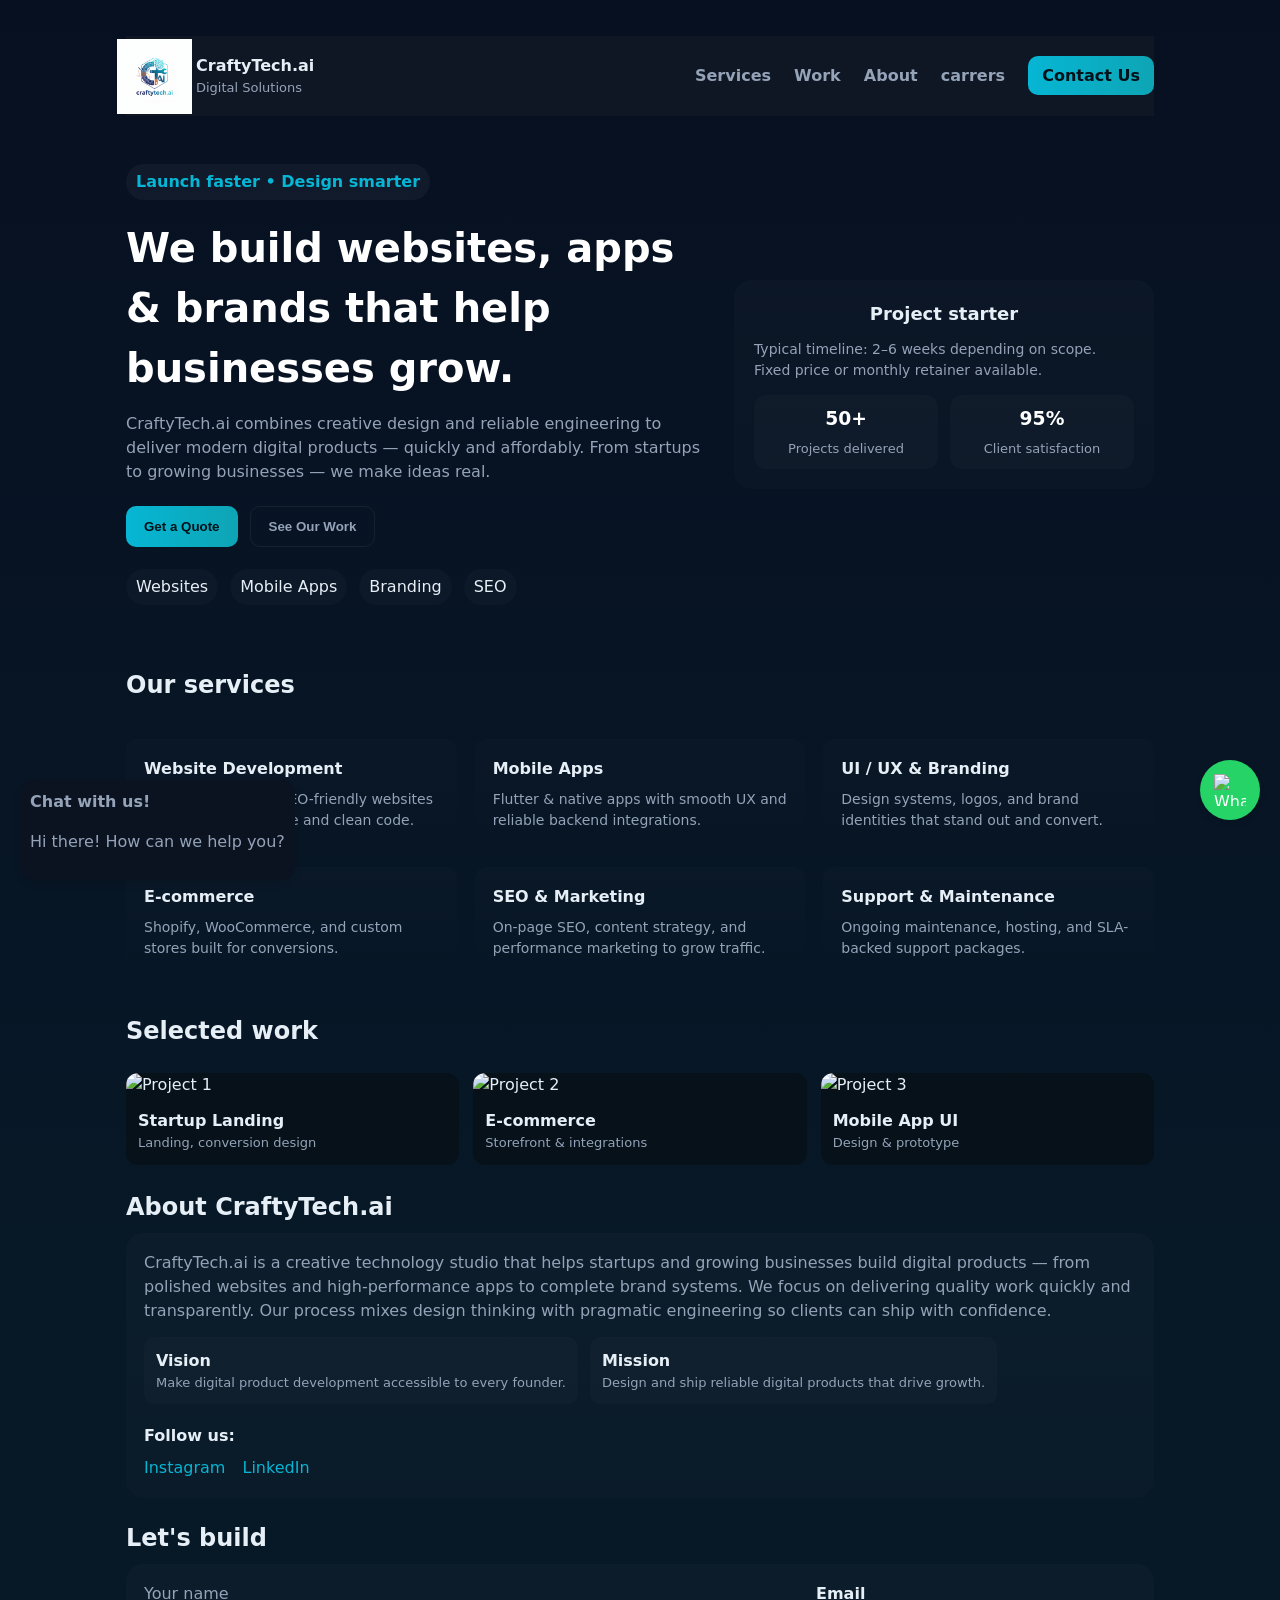
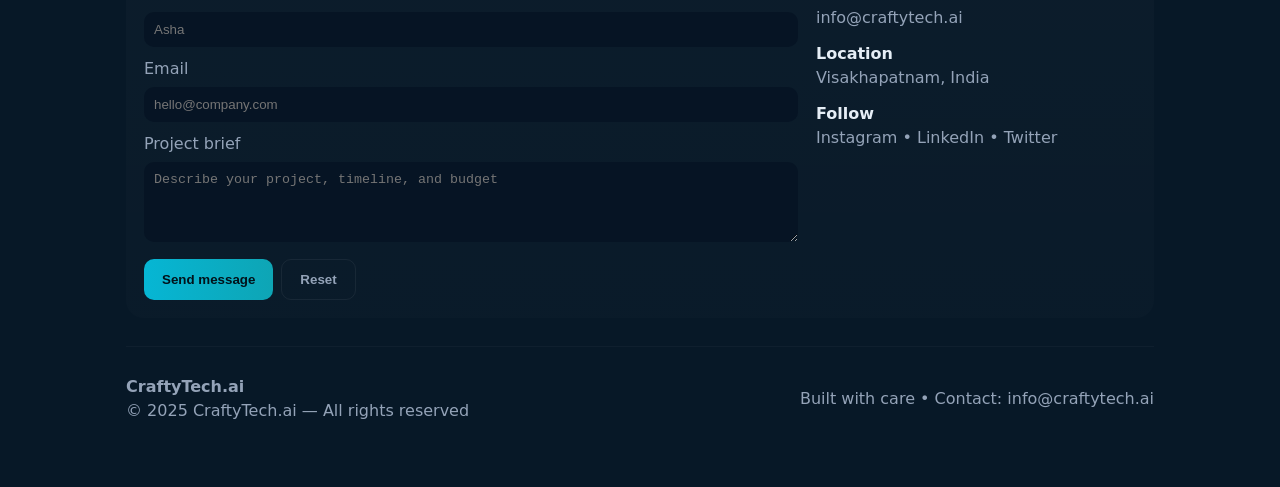
==== index.html @ 20fffcab "Update logo image source in index.html" ====
<!doctype html>
<html lang="en">
<head>
  <meta charset="utf-8" />
  <meta name="viewport" content="width=device-width,initial-scale=1" />
  <title>CraftyTech.ai — Digital Solutions </title>
  <meta name="description" content="CraftyTech.ai — Websites, Mobile Apps, Branding, UI/UX and Digital Marketing for startups and growing businesses." />
  <link rel="icon" href="https://via.placeholder.com/32x32?text=CT" /> 
  <style>
    :root{
      /* Color variables */
      --bg:#0f1724; --muted:#94a3b8; --accent:#06b6d4; --accent-2:#0ea5b5; --card:#0b1220; --glass: rgba(255,255,255,0.03);
      /* Layout/Style variables */
      --radius:14px; --maxw:1100px; --sans: Inter, ui-sans-serif, system-ui, -apple-system, "Segoe UI", Roboto, "Helvetica Neue", Arial;
    }
    *{box-sizing:border-box}
    /* Main body styles and background gradient */
    body{margin:0;font-family:var(--sans);background:linear-gradient(180deg,#071021 0%, #071827 60%);color:#e6eef6;line-height:1.5}
    .container{max-width:var(--maxw);margin:0 auto;padding:36px}
    /* Header and Navigation */
    header{display:flex;align-items:center;justify-content:space-between;padding:12px 0}
    .brand{display:flex;align-items:center;gap:14px}
    .logo{width:56px;height:56px;border-radius:10px;background:var(--glass);display:flex;align-items:center;justify-content:center;font-weight:700}
    .logo img{width: 75px;height:auto}
    nav a{color:var(--muted);text-decoration:none;margin-left:18px;font-weight:600}
    nav a.cta{background:linear-gradient(90deg,var(--accent),var(--accent-2));padding:10px 14px;border-radius:10px;color:#02121a}

    /* Hero Section */
    .hero{display:grid;grid-template-columns:1fr 420px;gap:28px;align-items:center;padding:48px 0}
    .eyebrow{display:inline-block;background:rgba(255,255,255,0.04);padding:6px 10px;border-radius:999px;color:var(--accent);font-weight:700;margin-bottom:18px}
    h1{font-size:40px;margin:0 0 14px;color:#ffffff}
    p.lead{color:var(--muted);margin:0 0 22px}
    .buttons{display:flex;gap:12px}
    .btn{padding:12px 18px;border-radius:10px;font-weight:700;border:0;cursor:pointer}
    .btn.primary{background:linear-gradient(90deg,var(--accent),var(--accent-2));color:#02121a}
    .btn.ghost{background:transparent;border:1px solid rgba(255,255,255,0.06);color:var(--muted)}

    /* Cards and Stats */
    .card{background:linear-gradient(180deg, rgba(255,255,255,0.02), rgba(255,255,255,0.01));border-radius:18px;padding:20px}
    .stats{display:flex;gap:12px;align-items:center}
    .stat{padding:10px;border-radius:12px;background:rgba(255,255,255,0.02);text-align:center}
    .stat h3{margin:0;color:#fff}
    .stat p{margin:6px 0 0;color:var(--muted);font-size:13px}

    /* Services Section */
    .services{display:grid;grid-template-columns:repeat(3,1fr);gap:18px;margin:36px 0}
    .service{background:linear-gradient(180deg, rgba(255,255,255,0.01), rgba(255,255,255,0.00));padding:18px;border-radius:12px}
    .service h4{margin:0 0 8px}
    .service p{margin:0;color:var(--muted);font-size:14px}

    /* Portfolio Section */
    .portfolio{display:grid;grid-template-columns:repeat(3,1fr);gap:14px;margin:24px 0}
    .project{border-radius:12px;overflow:hidden;background:#06111a}
    .project img{width:100%;display:block}
    .project .meta{padding:12px}

    /* Footer */
    footer{padding:28px 0;color:var(--muted);border-top:1px solid rgba(255,255,255,0.03);margin-top:28px}

    /* Sticky Navigation */
    header {
      position: sticky;
      top: 0;
      background: var(--bg);
      z-index: 1000;
    }

    /* Back to Top Button */
    .back-to-top {
      position: fixed;
      bottom: 20px;
      right: 20px;
      background: var(--accent);
      color: #fff;
      border: none;
      border-radius: 50%;
      width: 50px;
      height: 50px;
      display: flex;
      align-items: center;
      justify-content: center;
      cursor: pointer;
      box-shadow: 0 4px 6px rgba(0, 0, 0, 0.1);
      display: none;
    }
    .back-to-top.show {
      display: flex;
    }

    /* Hover Effects */
    .btn:hover {
      opacity: 0.9;
    }
    .card:hover {
      transform: translateY(-5px);
      transition: transform 0.3s ease;
    }

    /* Chatbot Placeholder */
    .chatbot {
      position: fixed;
      bottom: 20px;
      left: 20px;
      background: var(--card);
      color: var(--muted);
      padding: 10px;
      border-radius: var(--radius);
      box-shadow: 0 4px 6px rgba(0, 0, 0, 0.1);
    }

    /* WhatsApp Contact Button */
    .whatsapp-button {
      position: fixed;
      bottom: 80px;
      right: 20px;
      background: #25D366;
      color: white;
      border-radius: 50%;
      width: 60px;
      height: 60px;
      display: flex;
      align-items: center;
      justify-content: center;
      box-shadow: 0 4px 6px rgba(0, 0, 0, 0.1);
      cursor: pointer;
      z-index: 1000;
    }
    .whatsapp-button img {
      width: 32px;
      height: 32px;
    }
    .whatsapp-button:hover {
      background: #1ebe5b;
    }

    /* Custom Cursor Icon */
    body {
      cursor: url('https://example.com/custom-cursor.png'), auto;
    }

    /* Responsive Design */
    @media (max-width:980px){
      .hero{grid-template-columns:1fr;}
      .services{grid-template-columns:repeat(2,1fr)}
      .portfolio{grid-template-columns:repeat(2,1fr)}
    }
    @media (max-width:640px){
      .brand .name{display:none}
      nav{display:none}
      .services{grid-template-columns:1fr}
      .portfolio{grid-template-columns:1fr}
      h1{font-size:28px}
    }

    /* small utilities */
    .muted{color:var(--muted)}
    .chip{display:inline-block;padding:6px 10px;background:rgba(255,255,255,0.02);border-radius:999px}
    .center{text-align:center}
  </style>
</head>
<body>
  <div class="container">
    <header>
      <div class="brand">
        <div class="logo card">
          <img src="logo.png" alt="CraftyTech.ai logo" />
        </div>
        <div>
          <div style="font-weight:800">CraftyTech.ai</div>
          <div style="font-size:13px;color:var(--muted)">Digital Solutions </div>
        </div>
      </div>
      <nav>
        <a href="#services">Services</a>
        <a href="#work">Work</a>
        <a href="#about">About</a>
        <a href="#carrers">carrers</a>
        <a href="#contact" class="cta">Contact Us</a>
      </nav>
    </header>

    <main>
      <section class="hero">
        <div>
          <div class="eyebrow">Launch faster • Design smarter</div>
          <h1>We build websites, apps & brands that help businesses grow.</h1>
          <p class="lead">CraftyTech.ai combines creative design and reliable engineering to deliver modern digital products — quickly and affordably. From startups to growing businesses — we make ideas real.</p>
          <div class="buttons">
            <button class="btn primary" onclick="location.href='#contact'">Get a Quote</button>
            <button class="btn ghost" onclick="location.href='#work'">See Our Work</button>
          </div>

          <div style="margin-top:22px;display:flex;gap:12px;align-items:center">
            <div class="chip">Websites</div>
            <div class="chip">Mobile Apps</div>
            <div class="chip">Branding</div>
            <div class="chip">SEO</div>
          </div>
        </div>

        <aside class="card">
          <div class="center"><strong style="font-size:18px">Project starter</strong></div>
          <div style="margin-top:12px;color:var(--muted);font-size:14px">Typical timeline: 2–6 weeks depending on scope. Fixed price or monthly retainer available.</div>

          <div style="margin-top:14px">
            <div class="stats">
              <div class="stat" style="flex:1">
                <h3>50+</h3>
                <p>Projects delivered</p>
              </div>
              <div class="stat" style="flex:1">
                <h3>95%</h3>
                <p>Client satisfaction</p>
              </div>
            </div>
          </div>
        </aside>
      </section>

      <section id="services">
        <h2 style="margin:14px 0 8px">Our services</h2>
        <div class="services">
          <div class="service card">
            <h4>Website Development</h4>
            <p>Create responsive, SEO-friendly websites with fast performance and clean code.</p>
          </div>
          <div class="service card">
            <h4>Mobile Apps</h4>
            <p>Flutter & native apps with smooth UX and reliable backend integrations.</p>
          </div>
          <div class="service card">
            <h4>UI / UX & Branding</h4>
            <p>Design systems, logos, and brand identities that stand out and convert.</p>
          </div>
          <div class="service card">
            <h4>E‑commerce</h4>
            <p>Shopify, WooCommerce, and custom stores built for conversions.</p>
          </div>
          <div class="service card">
            <h4>SEO & Marketing</h4>
            <p>On‑page SEO, content strategy, and performance marketing to grow traffic.</p>
          </div>
          <div class="service card">
            <h4>Support & Maintenance</h4>
            <p>Ongoing maintenance, hosting, and SLA-backed support packages.</p>
          </div>
        </div>
      </section>

      <section id="work">
        <h2 style="margin:14px 0 8px">Selected work</h2>
        <div class="portfolio">
          <div class="project"><img src="https://via.placeholder.com/600x400?text=Project+1" alt="Project 1"><div class="meta"><strong>Startup Landing</strong><div class="muted" style="font-size:13px">Landing, conversion design</div></div></div>
          <div class="project"><img src="https://via.placeholder.com/600x400?text=Project+2" alt="Project 2"><div class="meta"><strong>E‑commerce</strong><div class="muted" style="font-size:13px">Storefront & integrations</div></div></div>
          <div class="project"><img src="https://via.placeholder.com/600x400?text=Project+3" alt="Project 3"><div class="meta"><strong>Mobile App UI</strong><div class="muted" style="font-size:13px">Design & prototype</div></div></div>
        </div>
      </section>

      <section id="about">
        <h2 style="margin:14px 0 8px">About CraftyTech.ai</h2>
        <div class="card" style="padding:18px">
          <p style="margin:0;color:var(--muted)">CraftyTech.ai is a creative technology studio that helps startups and growing businesses build digital products — from polished websites and high‑performance apps to complete brand systems. We focus on delivering quality work quickly and transparently. Our process mixes design thinking with pragmatic engineering so clients can ship with confidence.</p>

          <div style="display:flex;gap:12px;margin-top:14px;flex-wrap:wrap">
            <div style="min-width:160px;background:rgba(255,255,255,0.02);padding:12px;border-radius:10px">
              <strong>Vision</strong>
              <div class="muted" style="font-size:13px">Make digital product development accessible to every founder.</div>
            </div>
            <div style="min-width:160px;background:rgba(255,255,255,0.02);padding:12px;border-radius:10px">
              <strong>Mission</strong>
              <div class="muted" style="font-size:13px">Design and ship reliable digital products that drive growth.</div>
            </div>
          </div>

          <!-- Added Social Media Links -->
          <div style="margin-top:20px">
            <strong>Follow us:</strong>
            <div style="margin-top:8px">
              <a href="https://www.instagram.com/your_instagram_id" target="_blank" style="color:var(--accent);text-decoration:none;margin-right:12px">Instagram</a>
              <a href="https://www.linkedin.com/in/your_linkedin_id" target="_blank" style="color:var(--accent);text-decoration:none">LinkedIn</a>
            </div>
          </div>
        </div>
      </section>

      <section id="contact" style="margin-top:22px">
        <h2 style="margin:14px 0 8px">Let's build</h2>
        <div class="card" style="padding:18px;display:flex;gap:18px;flex-wrap:wrap">
          <form style="flex:1;min-width:260px" onsubmit="event.preventDefault(); alert('Thanks! We\'ll contact you soon.');">
            <label class="muted">Your name</label>
            <input required style="width:100%;padding:10px;margin-top:6px;border-radius:10px;border:0;background:#061424;color:#e6eef6" placeholder="Asha" />
            <label class="muted" style="margin-top:10px;display:block">Email</label>
            <input required style="width:100%;padding:10px;margin-top:6px;border-radius:10px;border:0;background:#061424;color:#e6eef6" placeholder="hello@company.com" />
            <label class="muted" style="margin-top:10px;display:block">Project brief</label>
            <textarea required style="width:100%;padding:10px;margin-top:6px;border-radius:10px;border:0;background:#061424;color:#e6eef6" rows="4" placeholder="Describe your project, timeline, and budget"></textarea>
            <div style="margin-top:10px;display:flex;gap:8px"><button class="btn primary" type="submit">Send message</button><button class="btn ghost" type="reset">Reset</button></div>
          </form>

          <div style="flex-basis:320px;min-width:260px">
            <div style="font-weight:700">Email</div>
            <div class="muted" style="margin-bottom:12px">info@craftytech.ai</div>
            <div style="font-weight:700">Location</div>
            <div class="muted" style="margin-bottom:12px">Visakhapatnam, India</div>
            <div style="font-weight:700">Follow</div>
            <div class="muted">Instagram • LinkedIn • Twitter</div>
          </div>
        </div>
      </section>

    </main>

    <footer>
      <div style="display:flex;justify-content:space-between;align-items:center;gap:12px;flex-wrap:wrap">
        <div>
          <strong>CraftyTech.ai</strong>
          <div class="muted">© 2025 CraftyTech.ai — All rights reserved</div>
        </div>
        <div class="muted">Built with care • Contact: info@craftytech.ai</div>
      </div>
    </footer>
  </div>

  <!-- Back to Top Button -->
  <button class="back-to-top" id="backToTop">↑</button>

  <!-- Chatbot Placeholder -->
  <div class="chatbot">
    <strong>Chat with us!</strong>
    <p>Hi there! How can we help you?</p>
  </div>

  <!-- WhatsApp Contact Button -->
  <a href="https://wa.me/1234567890" target="_blank" class="whatsapp-button" title="Chat with us on WhatsApp">
    <img src="https://upload.wikimedia.org/wikipedia/commons/6/6b/WhatsApp.svg" alt="WhatsApp Logo">
  </a>

  <script>
    // Smooth Scroll for Navigation Links
    document.querySelectorAll('nav a').forEach(anchor => {
      anchor.addEventListener('click', function (e) {
        e.preventDefault();
        document.querySelector(this.getAttribute('href')).scrollIntoView({
          behavior: 'smooth'
        });
      });
    });

    // Back to Top Button Functionality
    const backToTop = document.getElementById('backToTop');
    window.addEventListener('scroll', () => {
      if (window.scrollY > 300) {
        backToTop.classList.add('show');
      } else {
        backToTop.classList.remove('show');
      }
    });
    backToTop.addEventListener('click', () => {
      window.scrollTo({ top: 0, behavior: 'smooth' });
    });
  </script>
</body>
</html>
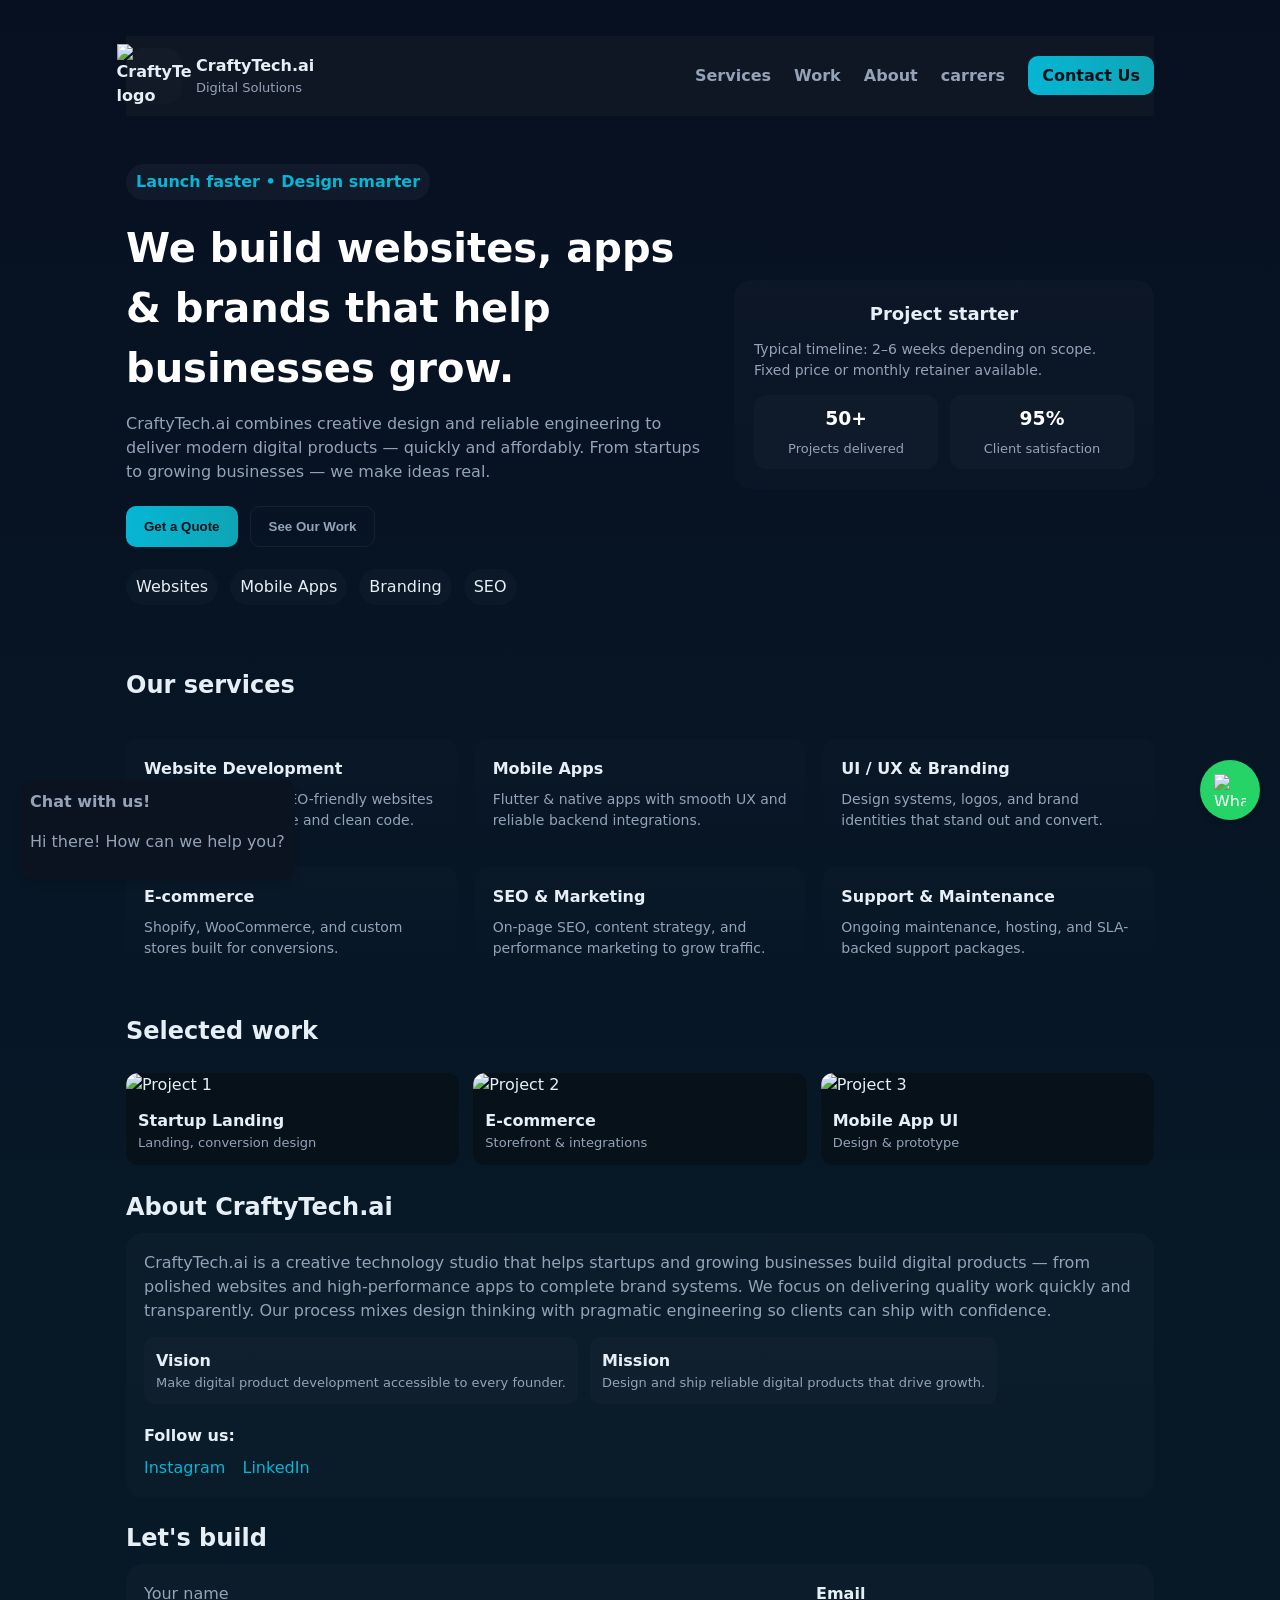
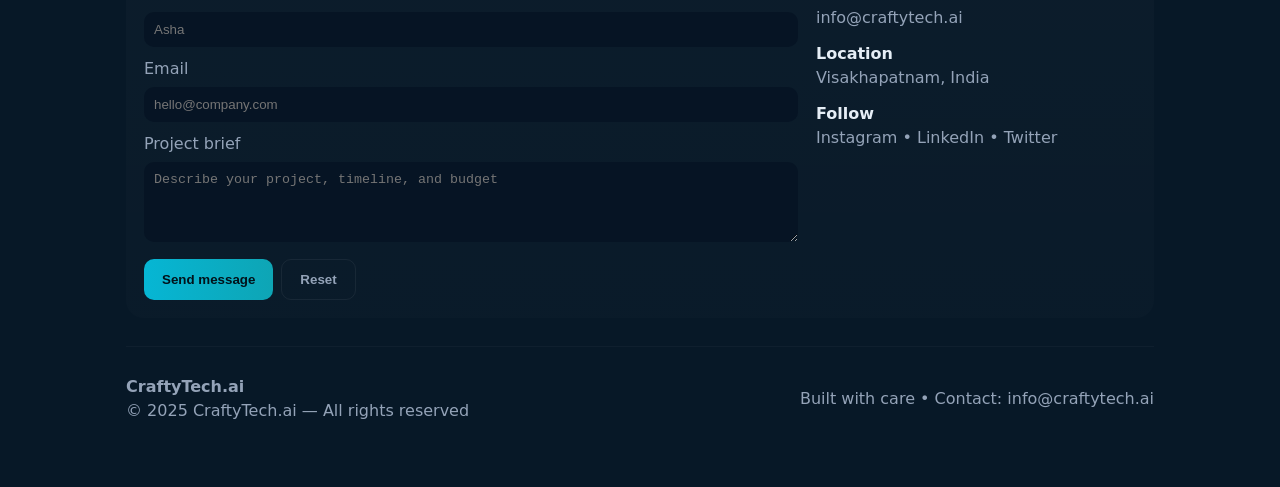
==== commit 66214c8e: "Add files via upload" ====
--- a/index.html
+++ b/index.html
@@ -163,7 +163,7 @@
     <header>
       <div class="brand">
         <div class="logo card">
-          <img src="logo.png" alt="CraftyTech.ai logo" />
+          <img src="img/logo.png" alt="CraftyTech.ai logo" />
         </div>
         <div>
           <div style="font-weight:800">CraftyTech.ai</div>
@@ -359,4 +359,4 @@
     });
   </script>
 </body>
-</html>
+</html>
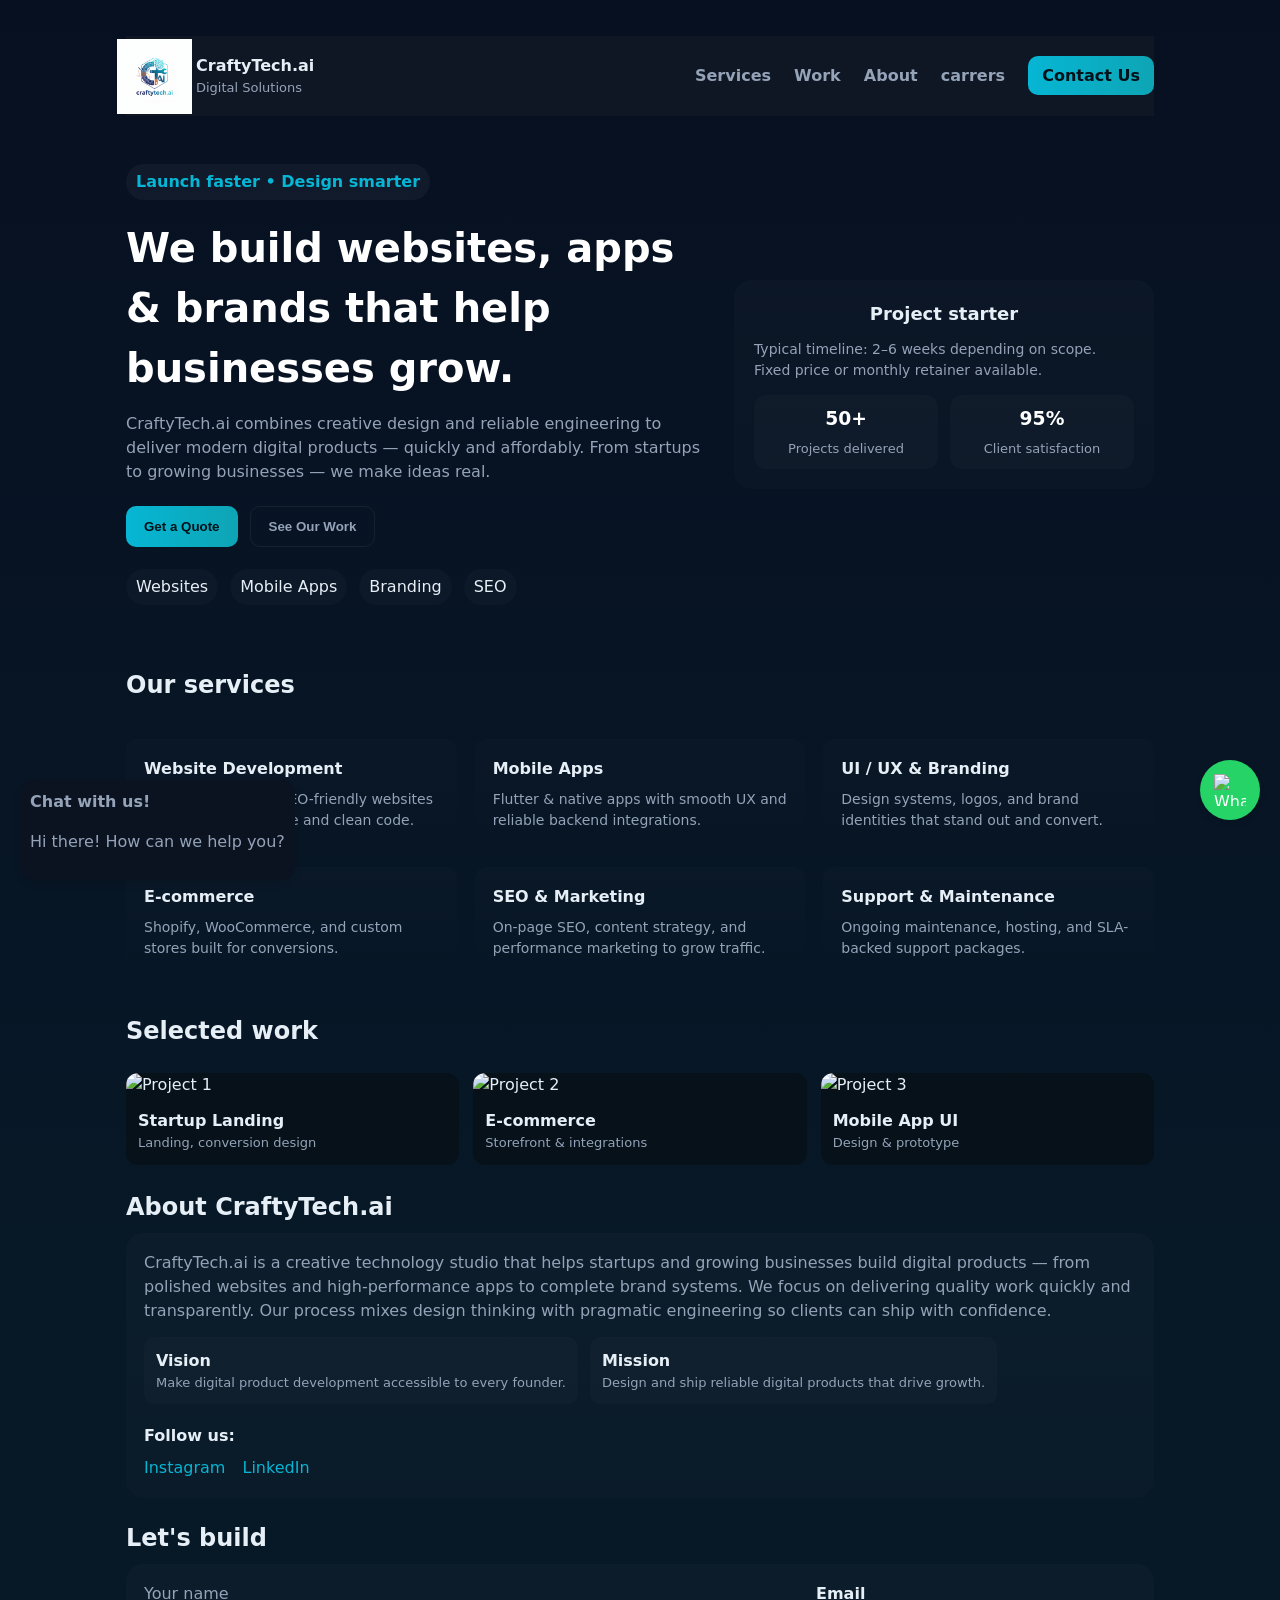
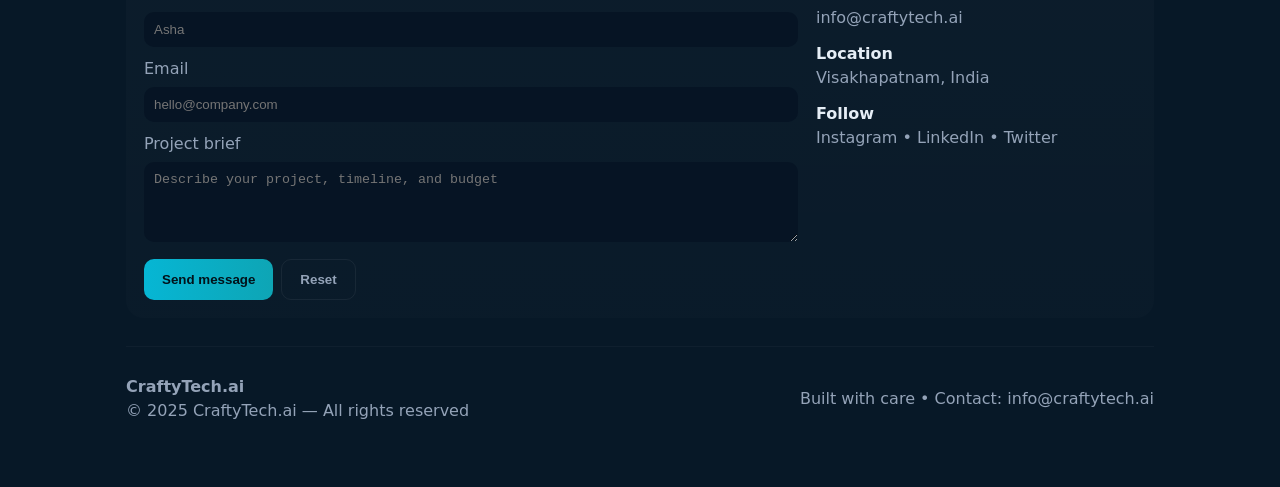
==== commit 9cf78862: "Update index.html" ====
--- a/index.html
+++ b/index.html
@@ -163,7 +163,7 @@
     <header>
       <div class="brand">
         <div class="logo card">
-          <img src="img/logo.png" alt="CraftyTech.ai logo" />
+          <img src="logo.png" alt="CraftyTech.ai logo" />
         </div>
         <div>
           <div style="font-weight:800">CraftyTech.ai</div>
@@ -359,4 +359,4 @@
     });
   </script>
 </body>
-</html>+</html>
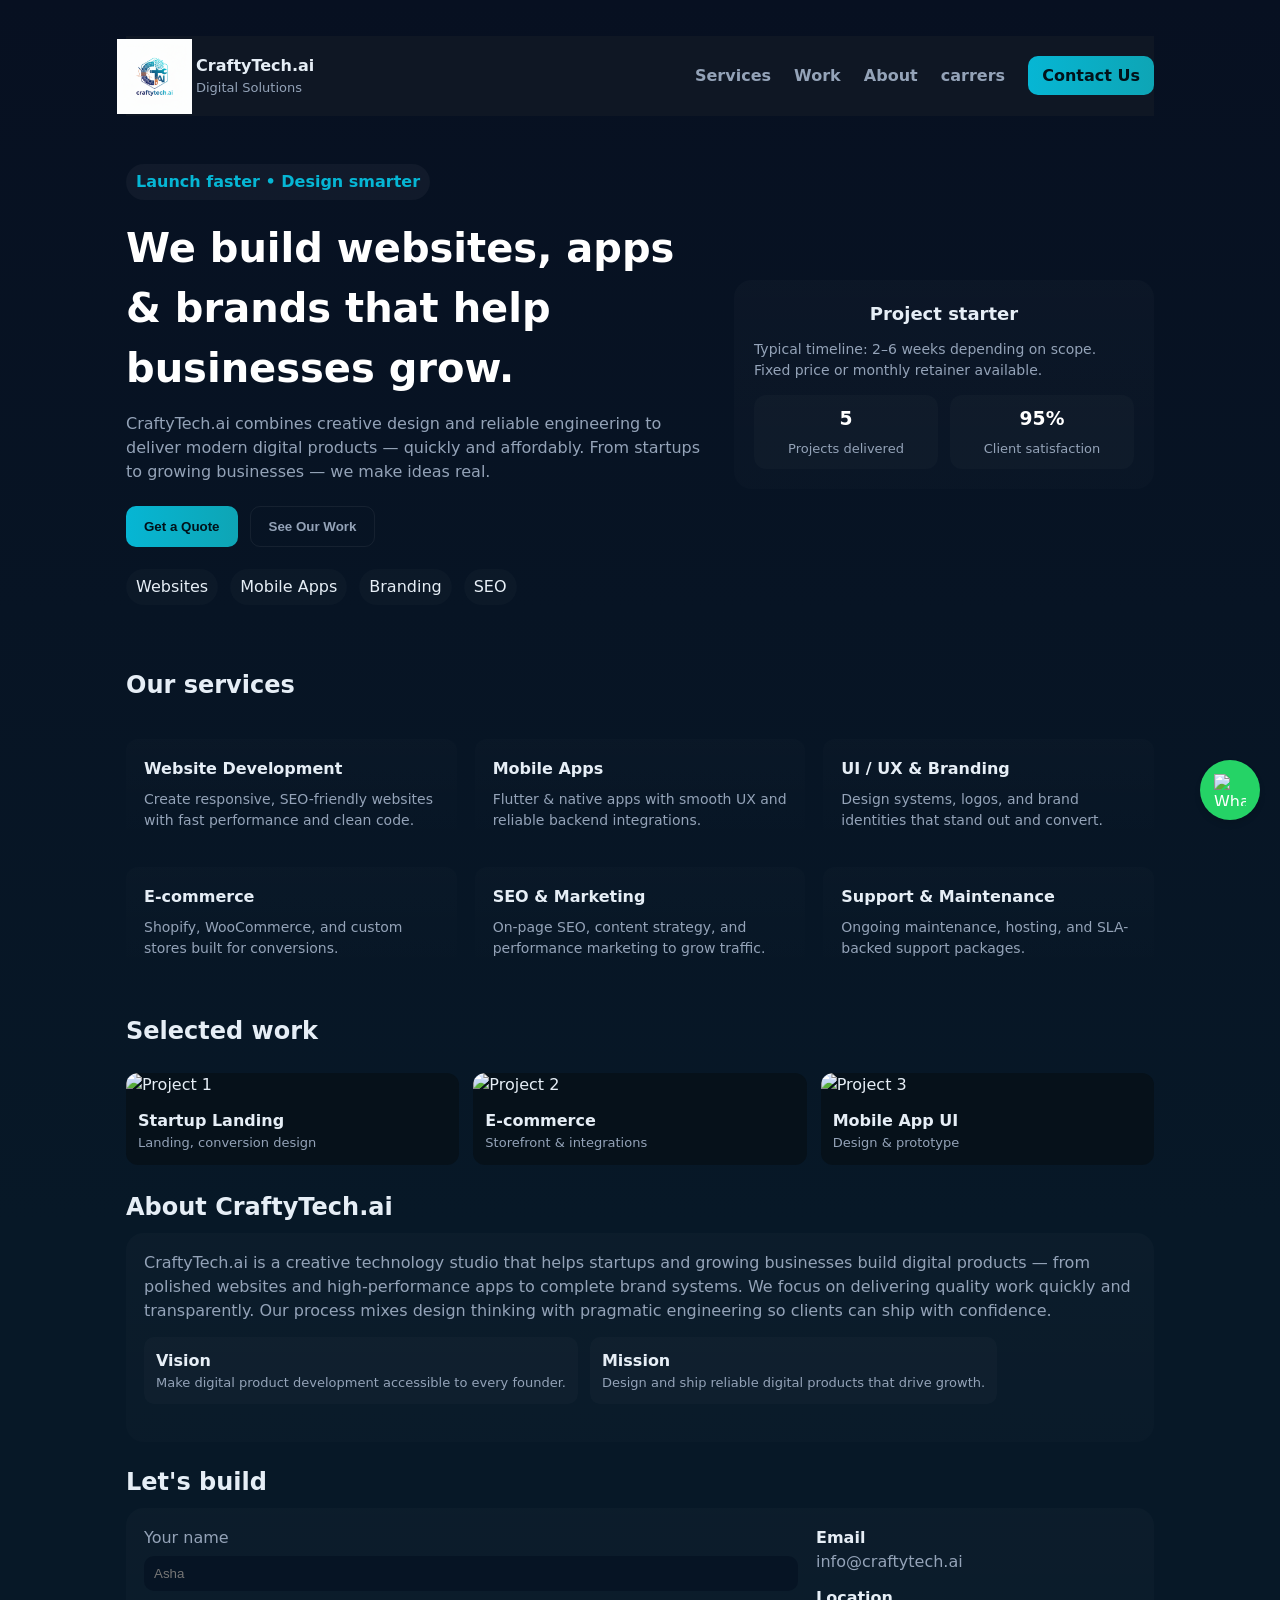
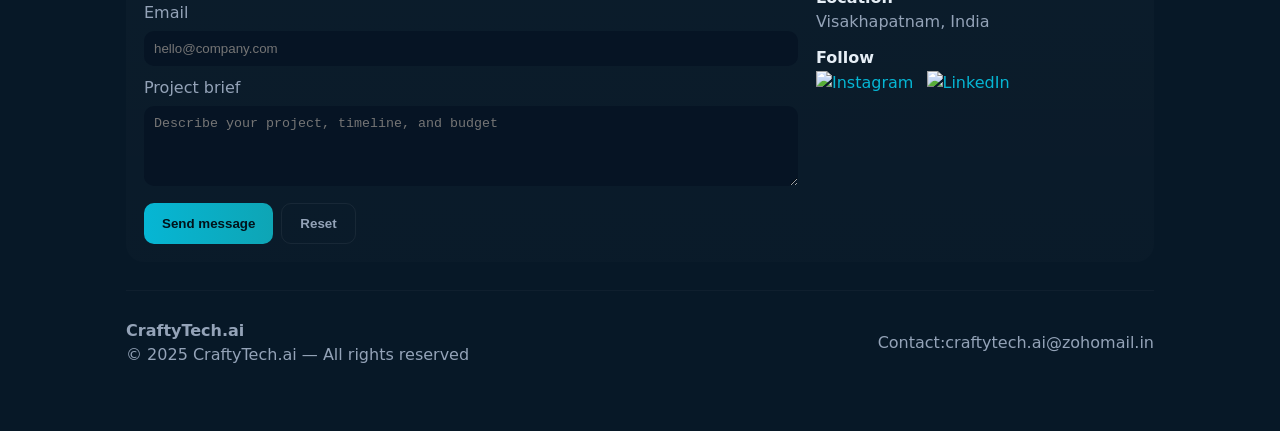
==== commit ab8f6fac: "Add social media links and icons Added social media links for Instagram and LinkedIn with icons." ====
--- a/index.html
+++ b/index.html
@@ -156,6 +156,14 @@
     .muted{color:var(--muted)}
     .chip{display:inline-block;padding:6px 10px;background:rgba(255,255,255,0.02);border-radius:999px}
     .center{text-align:center}
+
+    /* Social Media Icons */
+    .social-icon {
+      width: 24px;
+      height: 24px;
+      margin-right: 8px;
+      vertical-align: middle;
+    }
   </style>
 </head>
 <body>
@@ -205,7 +213,7 @@
           <div style="margin-top:14px">
             <div class="stats">
               <div class="stat" style="flex:1">
-                <h3>50+</h3>
+                <h3>5</h3>
                 <p>Projects delivered</p>
               </div>
               <div class="stat" style="flex:1">
@@ -271,17 +279,12 @@
               <div class="muted" style="font-size:13px">Design and ship reliable digital products that drive growth.</div>
             </div>
           </div>
-
-          <!-- Added Social Media Links -->
+<!-- Added Social Media Links -->
           <div style="margin-top:20px">
-            <strong>Follow us:</strong>
             <div style="margin-top:8px">
-              <a href="https://www.instagram.com/your_instagram_id" target="_blank" style="color:var(--accent);text-decoration:none;margin-right:12px">Instagram</a>
-              <a href="https://www.linkedin.com/in/your_linkedin_id" target="_blank" style="color:var(--accent);text-decoration:none">LinkedIn</a>
-            </div>
-          </div>
-        </div>
-      </section>
+        </div>
+      </section>
+
 
       <section id="contact" style="margin-top:22px">
         <h2 style="margin:14px 0 8px">Let's build</h2>
@@ -302,7 +305,14 @@
             <div style="font-weight:700">Location</div>
             <div class="muted" style="margin-bottom:12px">Visakhapatnam, India</div>
             <div style="font-weight:700">Follow</div>
-            <div class="muted">Instagram • LinkedIn • Twitter</div>
+            <div class="muted">
+              <a href="https://www.instagram.com/craftytech.ai" target="_blank" style="color:var(--accent);text-decoration:none">
+                <img src="https://upload.wikimedia.org/wikipedia/commons/a/a5/Instagram_icon.png" alt="Instagram" class="social-icon" />
+              </a> 
+              <a href="https://www.linkedin.com/in/craftytech-ai" target="_blank" style="color:var(--accent);text-decoration:none">
+                <img src="https://upload.wikimedia.org/wikipedia/commons/c/ca/LinkedIn_logo_initials.png" alt="LinkedIn" class="social-icon" />
+              </a> 
+            </div>
           </div>
         </div>
       </section>
@@ -313,9 +323,9 @@
       <div style="display:flex;justify-content:space-between;align-items:center;gap:12px;flex-wrap:wrap">
         <div>
           <strong>CraftyTech.ai</strong>
-          <div class="muted">© 2025 CraftyTech.ai — All rights reserved</div>
-        </div>
-        <div class="muted">Built with care • Contact: info@craftytech.ai</div>
+          <div class="muted"> © 2025 CraftyTech.ai — All rights reserved</div>
+        </div>
+        <div class="muted"> Contact:craftytech.ai@zohomail.in</div>
       </div>
     </footer>
   </div>
@@ -323,11 +333,7 @@
   <!-- Back to Top Button -->
   <button class="back-to-top" id="backToTop">↑</button>
 
-  <!-- Chatbot Placeholder -->
-  <div class="chatbot">
-    <strong>Chat with us!</strong>
-    <p>Hi there! How can we help you?</p>
-  </div>
+
 
   <!-- WhatsApp Contact Button -->
   <a href="https://wa.me/1234567890" target="_blank" class="whatsapp-button" title="Chat with us on WhatsApp">
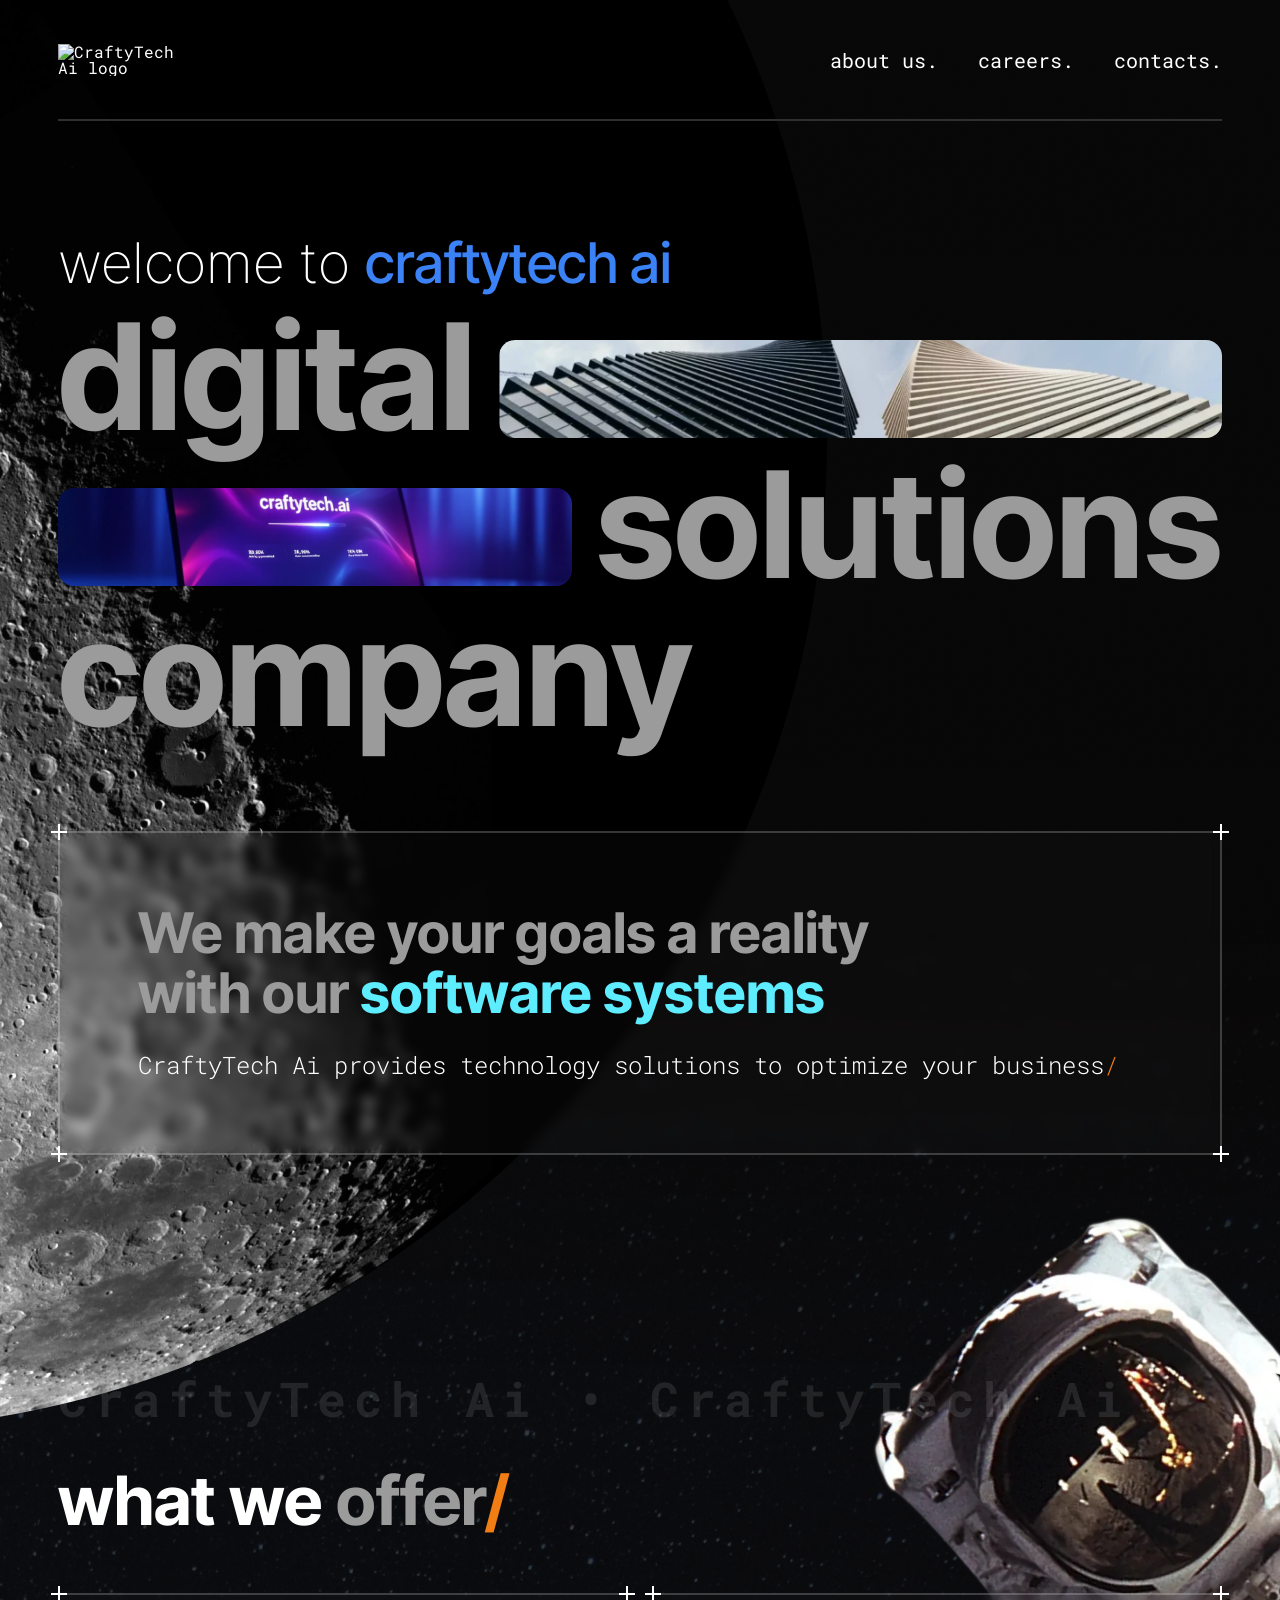
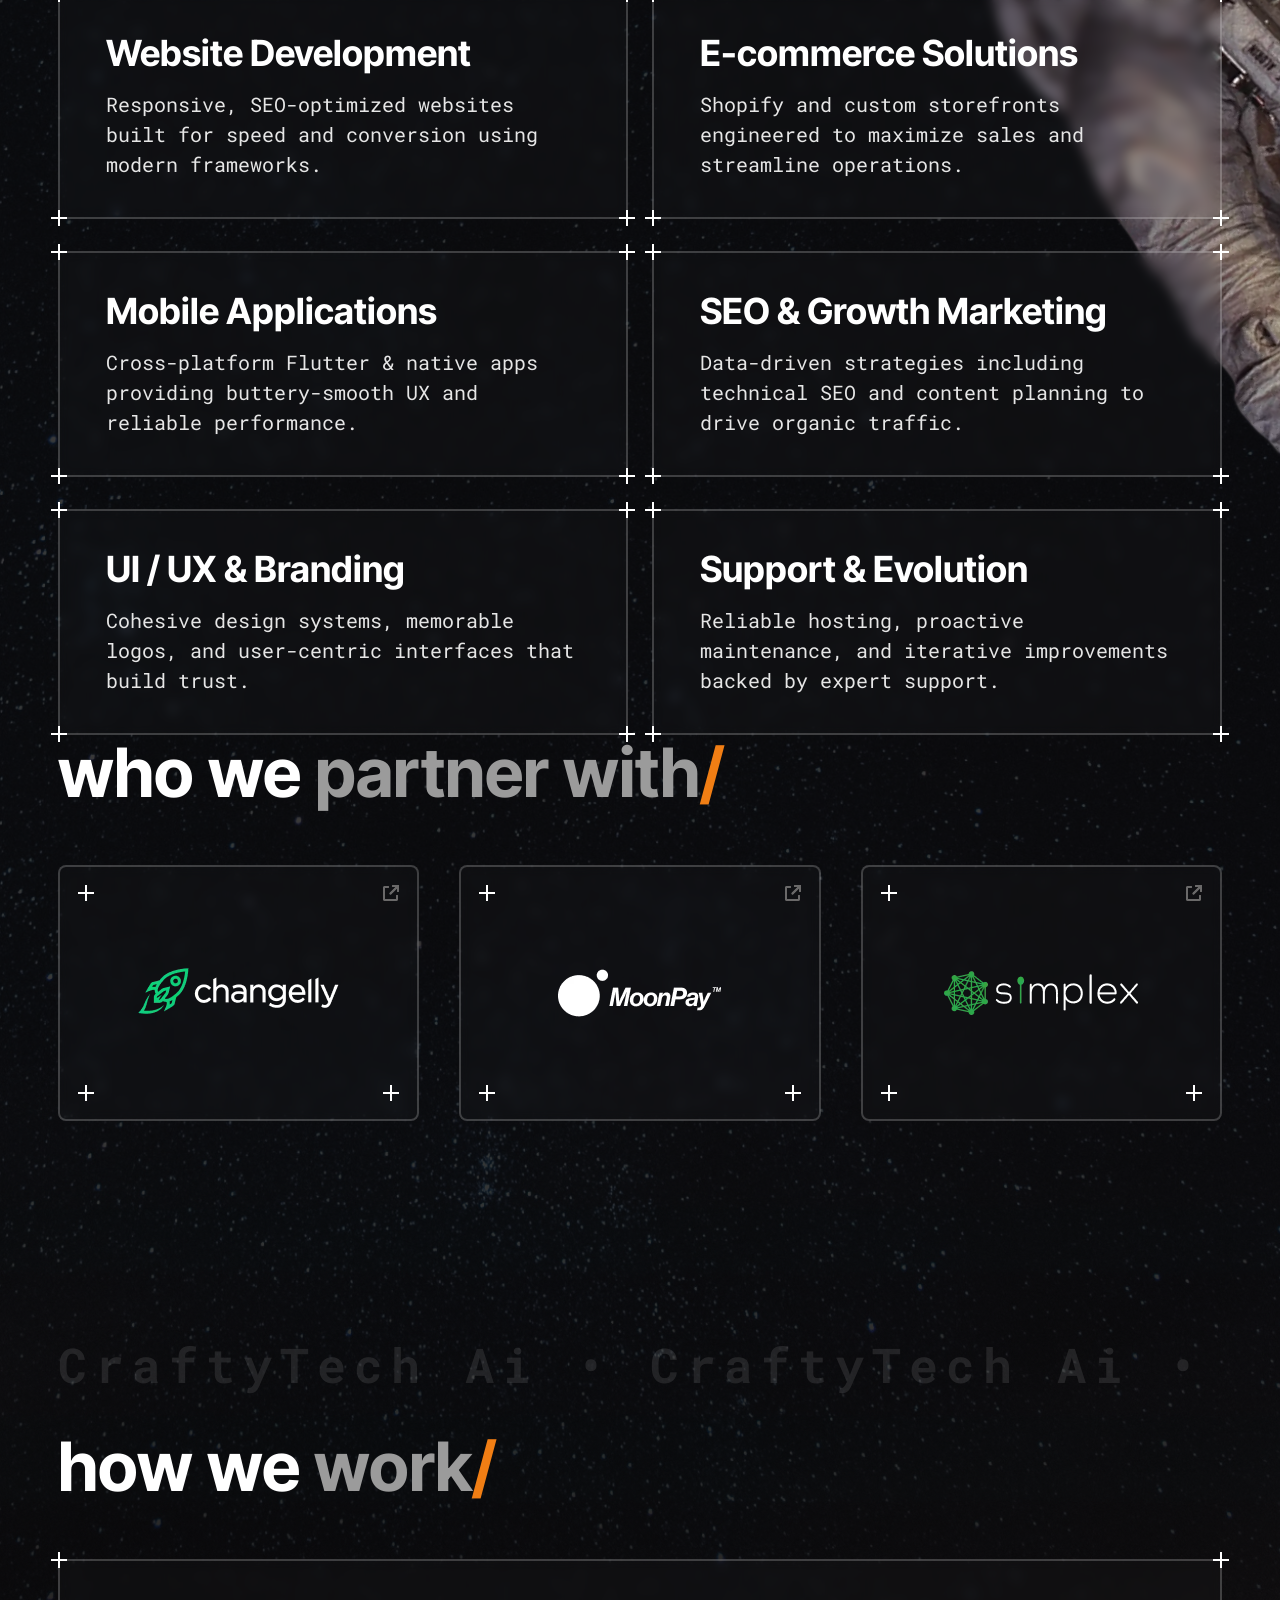
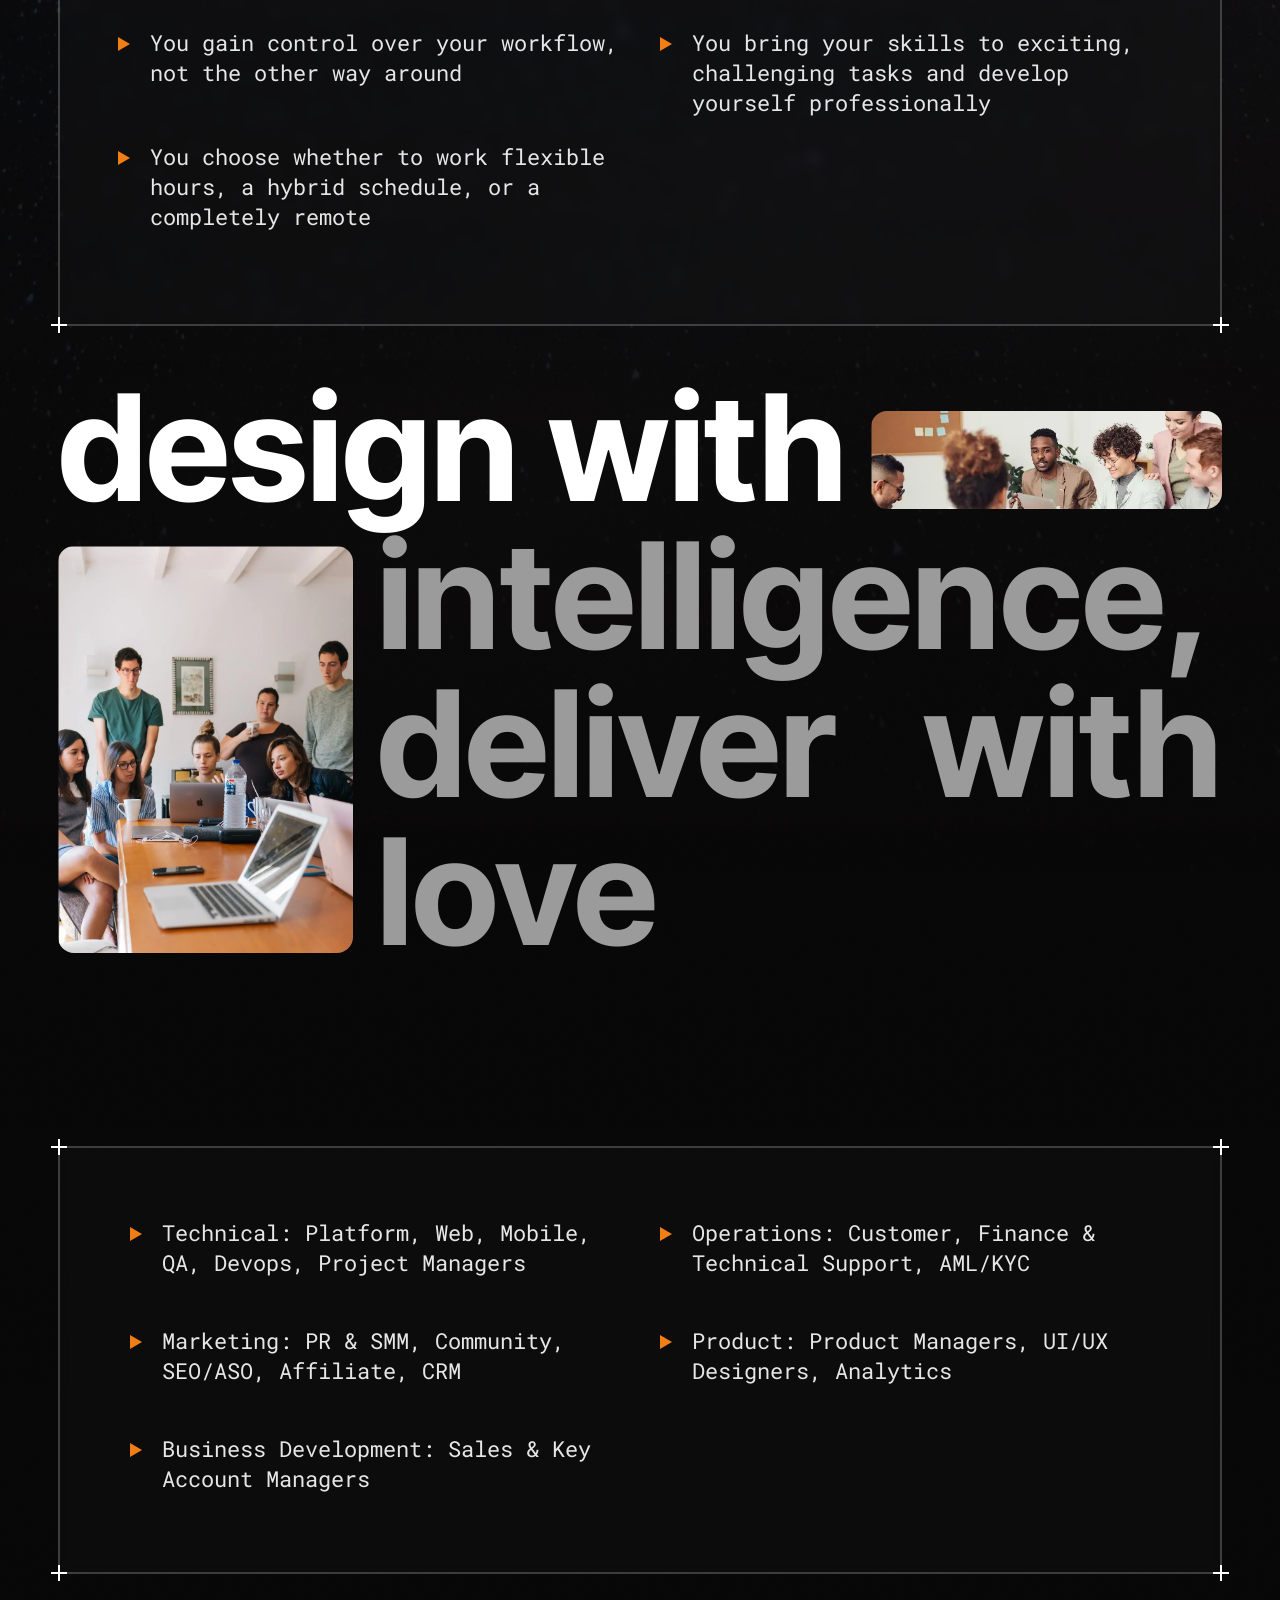
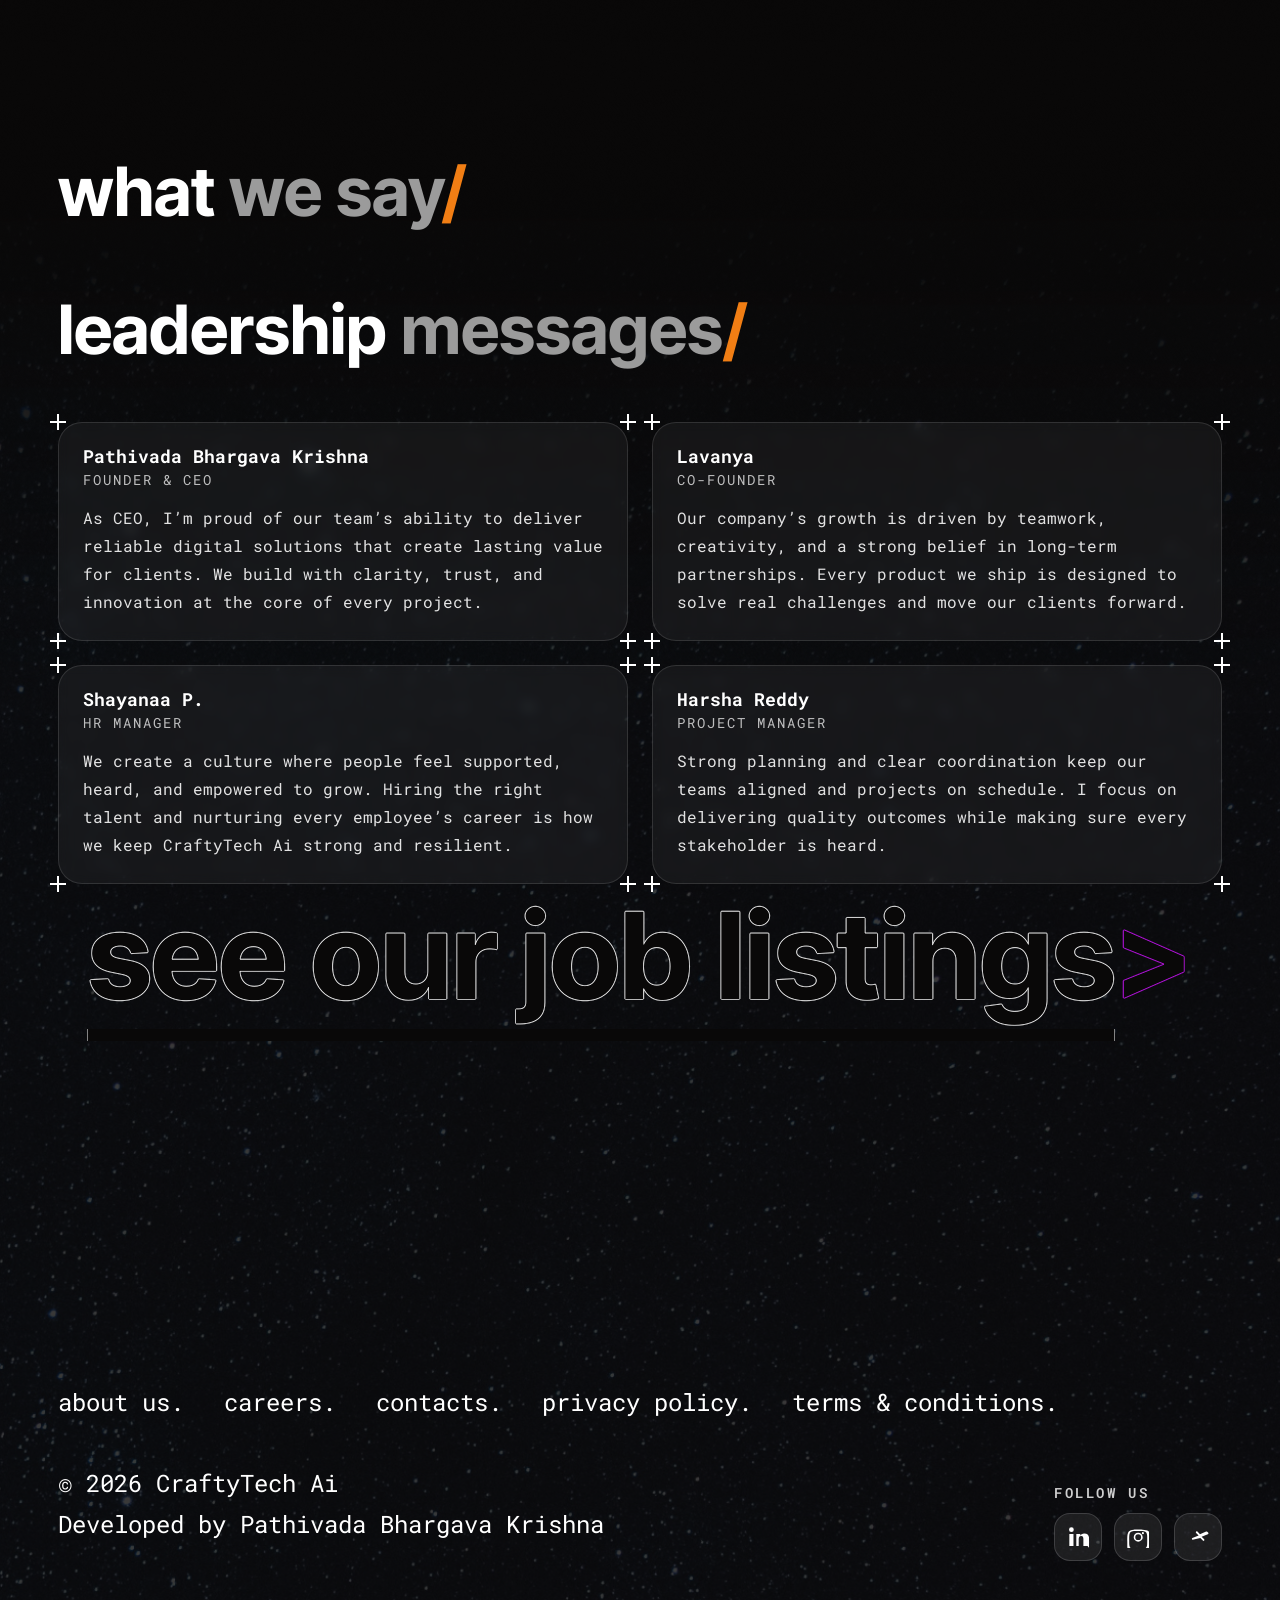
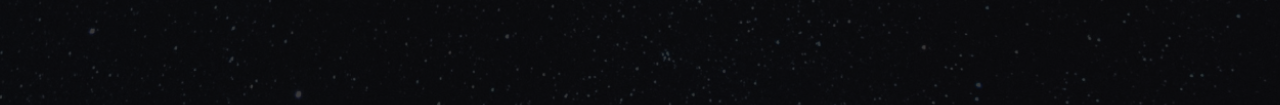
==== commit 95631d32: "Initial commit: Add all project files" ====
--- a/index.html
+++ b/index.html
@@ -1,368 +1,493 @@
-<!doctype html>
+<!DOCTYPE html>
 <html lang="en">
+
 <head>
-  <meta charset="utf-8" />
-  <meta name="viewport" content="width=device-width,initial-scale=1" />
-  <title>CraftyTech.ai — Digital Solutions </title>
-  <meta name="description" content="CraftyTech.ai — Websites, Mobile Apps, Branding, UI/UX and Digital Marketing for startups and growing businesses." />
-  <link rel="icon" href="https://via.placeholder.com/32x32?text=CT" /> 
-  <style>
-    :root{
-      /* Color variables */
-      --bg:#0f1724; --muted:#94a3b8; --accent:#06b6d4; --accent-2:#0ea5b5; --card:#0b1220; --glass: rgba(255,255,255,0.03);
-      /* Layout/Style variables */
-      --radius:14px; --maxw:1100px; --sans: Inter, ui-sans-serif, system-ui, -apple-system, "Segoe UI", Roboto, "Helvetica Neue", Arial;
-    }
-    *{box-sizing:border-box}
-    /* Main body styles and background gradient */
-    body{margin:0;font-family:var(--sans);background:linear-gradient(180deg,#071021 0%, #071827 60%);color:#e6eef6;line-height:1.5}
-    .container{max-width:var(--maxw);margin:0 auto;padding:36px}
-    /* Header and Navigation */
-    header{display:flex;align-items:center;justify-content:space-between;padding:12px 0}
-    .brand{display:flex;align-items:center;gap:14px}
-    .logo{width:56px;height:56px;border-radius:10px;background:var(--glass);display:flex;align-items:center;justify-content:center;font-weight:700}
-    .logo img{width: 75px;height:auto}
-    nav a{color:var(--muted);text-decoration:none;margin-left:18px;font-weight:600}
-    nav a.cta{background:linear-gradient(90deg,var(--accent),var(--accent-2));padding:10px 14px;border-radius:10px;color:#02121a}
-
-    /* Hero Section */
-    .hero{display:grid;grid-template-columns:1fr 420px;gap:28px;align-items:center;padding:48px 0}
-    .eyebrow{display:inline-block;background:rgba(255,255,255,0.04);padding:6px 10px;border-radius:999px;color:var(--accent);font-weight:700;margin-bottom:18px}
-    h1{font-size:40px;margin:0 0 14px;color:#ffffff}
-    p.lead{color:var(--muted);margin:0 0 22px}
-    .buttons{display:flex;gap:12px}
-    .btn{padding:12px 18px;border-radius:10px;font-weight:700;border:0;cursor:pointer}
-    .btn.primary{background:linear-gradient(90deg,var(--accent),var(--accent-2));color:#02121a}
-    .btn.ghost{background:transparent;border:1px solid rgba(255,255,255,0.06);color:var(--muted)}
-
-    /* Cards and Stats */
-    .card{background:linear-gradient(180deg, rgba(255,255,255,0.02), rgba(255,255,255,0.01));border-radius:18px;padding:20px}
-    .stats{display:flex;gap:12px;align-items:center}
-    .stat{padding:10px;border-radius:12px;background:rgba(255,255,255,0.02);text-align:center}
-    .stat h3{margin:0;color:#fff}
-    .stat p{margin:6px 0 0;color:var(--muted);font-size:13px}
-
-    /* Services Section */
-    .services{display:grid;grid-template-columns:repeat(3,1fr);gap:18px;margin:36px 0}
-    .service{background:linear-gradient(180deg, rgba(255,255,255,0.01), rgba(255,255,255,0.00));padding:18px;border-radius:12px}
-    .service h4{margin:0 0 8px}
-    .service p{margin:0;color:var(--muted);font-size:14px}
-
-    /* Portfolio Section */
-    .portfolio{display:grid;grid-template-columns:repeat(3,1fr);gap:14px;margin:24px 0}
-    .project{border-radius:12px;overflow:hidden;background:#06111a}
-    .project img{width:100%;display:block}
-    .project .meta{padding:12px}
-
-    /* Footer */
-    footer{padding:28px 0;color:var(--muted);border-top:1px solid rgba(255,255,255,0.03);margin-top:28px}
-
-    /* Sticky Navigation */
-    header {
-      position: sticky;
-      top: 0;
-      background: var(--bg);
-      z-index: 1000;
-    }
-
-    /* Back to Top Button */
-    .back-to-top {
-      position: fixed;
-      bottom: 20px;
-      right: 20px;
-      background: var(--accent);
-      color: #fff;
-      border: none;
-      border-radius: 50%;
-      width: 50px;
-      height: 50px;
-      display: flex;
-      align-items: center;
-      justify-content: center;
-      cursor: pointer;
-      box-shadow: 0 4px 6px rgba(0, 0, 0, 0.1);
-      display: none;
-    }
-    .back-to-top.show {
-      display: flex;
-    }
-
-    /* Hover Effects */
-    .btn:hover {
-      opacity: 0.9;
-    }
-    .card:hover {
-      transform: translateY(-5px);
-      transition: transform 0.3s ease;
-    }
-
-    /* Chatbot Placeholder */
-    .chatbot {
-      position: fixed;
-      bottom: 20px;
-      left: 20px;
-      background: var(--card);
-      color: var(--muted);
-      padding: 10px;
-      border-radius: var(--radius);
-      box-shadow: 0 4px 6px rgba(0, 0, 0, 0.1);
-    }
-
-    /* WhatsApp Contact Button */
-    .whatsapp-button {
-      position: fixed;
-      bottom: 80px;
-      right: 20px;
-      background: #25D366;
-      color: white;
-      border-radius: 50%;
-      width: 60px;
-      height: 60px;
-      display: flex;
-      align-items: center;
-      justify-content: center;
-      box-shadow: 0 4px 6px rgba(0, 0, 0, 0.1);
-      cursor: pointer;
-      z-index: 1000;
-    }
-    .whatsapp-button img {
-      width: 32px;
-      height: 32px;
-    }
-    .whatsapp-button:hover {
-      background: #1ebe5b;
-    }
-
-    /* Custom Cursor Icon */
-    body {
-      cursor: url('https://example.com/custom-cursor.png'), auto;
-    }
-
-    /* Responsive Design */
-    @media (max-width:980px){
-      .hero{grid-template-columns:1fr;}
-      .services{grid-template-columns:repeat(2,1fr)}
-      .portfolio{grid-template-columns:repeat(2,1fr)}
-    }
-    @media (max-width:640px){
-      .brand .name{display:none}
-      nav{display:none}
-      .services{grid-template-columns:1fr}
-      .portfolio{grid-template-columns:1fr}
-      h1{font-size:28px}
-    }
-
-    /* small utilities */
-    .muted{color:var(--muted)}
-    .chip{display:inline-block;padding:6px 10px;background:rgba(255,255,255,0.02);border-radius:999px}
-    .center{text-align:center}
-
-    /* Social Media Icons */
-    .social-icon {
-      width: 24px;
-      height: 24px;
-      margin-right: 8px;
-      vertical-align: middle;
-    }
-  </style>
+	<title>CraftyTech Ai</title>
+	<meta charset="UTF-8">
+	<meta name="format-detection" content="telephone=no">
+	<!-- <style>body{opacity: 0;}</style> -->
+	<link rel="stylesheet" href="https://cdn.jsdelivr.net/npm/swiper@8/swiper-bundle.min.css?_v=20230327195509" />
+	<link rel="stylesheet" href="css/style.min.css?_v=20230327195509">
+	<style>
+		.footer__menu { order: 1; }
+		.footer__social { order: 2; }
+		.footer__copyright { order: 3; }
+		.footer__social {
+			display: flex;
+			flex-direction: column;
+			gap: 0.75rem;
+			align-items: flex-start;
+		}
+		.footer__social-title {
+			display: inline-flex;
+			align-items: center;
+			font-size: 0.9rem;
+			font-weight: 600;
+			text-transform: uppercase;
+			letter-spacing: 0.18em;
+			opacity: 0.8;
+			color: #fff;
+		}
+		.footer__social-title:hover {
+			opacity: 1;
+		}
+		.social-list {
+			display: flex;
+			gap: 0.75rem;
+			padding: 0;
+			margin: 0;
+			list-style: none;
+		}
+		.social-link {
+			display: inline-flex;
+			align-items: center;
+			justify-content: center;
+			width: 3rem;
+			height: 3rem;
+			border-radius: 1rem;
+			background: rgba(255, 255, 255, 0.08);
+			border: 1px solid rgba(255, 255, 255, 0.15);
+			color: #ffffff;
+			transition: transform 0.25s ease, background 0.25s ease, box-shadow 0.25s ease;
+		}
+		.social-link:hover {
+			transform: translateY(-2px);
+			background: linear-gradient(135deg, rgba(110, 82, 255, 0.95), rgba(252, 89, 127, 0.95));
+			box-shadow: 0 16px 30px rgba(34, 54, 99, 0.18);
+		}
+		.social-link svg {
+			width: 1.4rem;
+			height: 1.4rem;
+			fill: currentColor;
+		}
+		.leadership-messages {
+			margin-top: 4rem;
+		}
+		.leadership-messages__grid {
+			display: flex;
+			flex-wrap: wrap;
+			gap: 1.5rem;
+		}
+		.message-card {
+			flex: 1 1 calc(50% - 1.5rem);
+			min-width: 18rem;
+			padding: 1.5rem;
+			border-radius: 1.5rem;
+			background: rgba(255, 255, 255, 0.05);
+			border: 1px solid rgba(255, 255, 255, 0.12);
+		}
+		.message-card__title {
+			font-size: 1.15rem;
+			font-weight: 700;
+			margin-bottom: 0.5rem;
+		}
+		.message-card__role {
+			font-size: 0.9rem;
+			letter-spacing: 0.14em;
+			text-transform: uppercase;
+			margin-bottom: 1rem;
+			color: rgba(255, 255, 255, 0.72);
+		}
+		.message-card p {
+			line-height: 1.75;
+			color: rgba(255, 255, 255, 0.88);
+		}
+		@media (max-width: 860px) {
+			.message-card {
+				flex: 1 1 100%;
+			}
+		}
+		@media (max-width: 640px) {
+			.footer__wrapper {
+				flex-direction: column;
+				align-items: flex-start;
+				gap: 1.5rem;
+			}
+			.footer__social {
+				width: 100%;
+			}
+		}
+		
+	</style>
+	<link rel="shortcut icon" href="favicon.ico">
+	<!-- <meta name="robots" content="noindex, nofollow"> -->
+	<meta name="viewport" content="width=device-width, initial-scale=1.0">
 </head>
+
 <body>
-  <div class="container">
-    <header>
-      <div class="brand">
-        <div class="logo card">
-          <img src="logo.png" alt="CraftyTech.ai logo" />
-        </div>
-        <div>
-          <div style="font-weight:800">CraftyTech.ai</div>
-          <div style="font-size:13px;color:var(--muted)">Digital Solutions </div>
-        </div>
-      </div>
-      <nav>
-        <a href="#services">Services</a>
-        <a href="#work">Work</a>
-        <a href="#about">About</a>
-        <a href="#carrers">carrers</a>
-        <a href="#contact" class="cta">Contact Us</a>
-      </nav>
-    </header>
-
-    <main>
-      <section class="hero">
-        <div>
-          <div class="eyebrow">Launch faster • Design smarter</div>
-          <h1>We build websites, apps & brands that help businesses grow.</h1>
-          <p class="lead">CraftyTech.ai combines creative design and reliable engineering to deliver modern digital products — quickly and affordably. From startups to growing businesses — we make ideas real.</p>
-          <div class="buttons">
-            <button class="btn primary" onclick="location.href='#contact'">Get a Quote</button>
-            <button class="btn ghost" onclick="location.href='#work'">See Our Work</button>
-          </div>
-
-          <div style="margin-top:22px;display:flex;gap:12px;align-items:center">
-            <div class="chip">Websites</div>
-            <div class="chip">Mobile Apps</div>
-            <div class="chip">Branding</div>
-            <div class="chip">SEO</div>
-          </div>
-        </div>
-
-        <aside class="card">
-          <div class="center"><strong style="font-size:18px">Project starter</strong></div>
-          <div style="margin-top:12px;color:var(--muted);font-size:14px">Typical timeline: 2–6 weeks depending on scope. Fixed price or monthly retainer available.</div>
-
-          <div style="margin-top:14px">
-            <div class="stats">
-              <div class="stat" style="flex:1">
-                <h3>5</h3>
-                <p>Projects delivered</p>
-              </div>
-              <div class="stat" style="flex:1">
-                <h3>95%</h3>
-                <p>Client satisfaction</p>
-              </div>
-            </div>
-          </div>
-        </aside>
-      </section>
-
-      <section id="services">
-        <h2 style="margin:14px 0 8px">Our services</h2>
-        <div class="services">
-          <div class="service card">
-            <h4>Website Development</h4>
-            <p>Create responsive, SEO-friendly websites with fast performance and clean code.</p>
-          </div>
-          <div class="service card">
-            <h4>Mobile Apps</h4>
-            <p>Flutter & native apps with smooth UX and reliable backend integrations.</p>
-          </div>
-          <div class="service card">
-            <h4>UI / UX & Branding</h4>
-            <p>Design systems, logos, and brand identities that stand out and convert.</p>
-          </div>
-          <div class="service card">
-            <h4>E‑commerce</h4>
-            <p>Shopify, WooCommerce, and custom stores built for conversions.</p>
-          </div>
-          <div class="service card">
-            <h4>SEO & Marketing</h4>
-            <p>On‑page SEO, content strategy, and performance marketing to grow traffic.</p>
-          </div>
-          <div class="service card">
-            <h4>Support & Maintenance</h4>
-            <p>Ongoing maintenance, hosting, and SLA-backed support packages.</p>
-          </div>
-        </div>
-      </section>
-
-      <section id="work">
-        <h2 style="margin:14px 0 8px">Selected work</h2>
-        <div class="portfolio">
-          <div class="project"><img src="https://via.placeholder.com/600x400?text=Project+1" alt="Project 1"><div class="meta"><strong>Startup Landing</strong><div class="muted" style="font-size:13px">Landing, conversion design</div></div></div>
-          <div class="project"><img src="https://via.placeholder.com/600x400?text=Project+2" alt="Project 2"><div class="meta"><strong>E‑commerce</strong><div class="muted" style="font-size:13px">Storefront & integrations</div></div></div>
-          <div class="project"><img src="https://via.placeholder.com/600x400?text=Project+3" alt="Project 3"><div class="meta"><strong>Mobile App UI</strong><div class="muted" style="font-size:13px">Design & prototype</div></div></div>
-        </div>
-      </section>
-
-      <section id="about">
-        <h2 style="margin:14px 0 8px">About CraftyTech.ai</h2>
-        <div class="card" style="padding:18px">
-          <p style="margin:0;color:var(--muted)">CraftyTech.ai is a creative technology studio that helps startups and growing businesses build digital products — from polished websites and high‑performance apps to complete brand systems. We focus on delivering quality work quickly and transparently. Our process mixes design thinking with pragmatic engineering so clients can ship with confidence.</p>
-
-          <div style="display:flex;gap:12px;margin-top:14px;flex-wrap:wrap">
-            <div style="min-width:160px;background:rgba(255,255,255,0.02);padding:12px;border-radius:10px">
-              <strong>Vision</strong>
-              <div class="muted" style="font-size:13px">Make digital product development accessible to every founder.</div>
-            </div>
-            <div style="min-width:160px;background:rgba(255,255,255,0.02);padding:12px;border-radius:10px">
-              <strong>Mission</strong>
-              <div class="muted" style="font-size:13px">Design and ship reliable digital products that drive growth.</div>
-            </div>
-          </div>
-<!-- Added Social Media Links -->
-          <div style="margin-top:20px">
-            <div style="margin-top:8px">
-        </div>
-      </section>
-
-
-      <section id="contact" style="margin-top:22px">
-        <h2 style="margin:14px 0 8px">Let's build</h2>
-        <div class="card" style="padding:18px;display:flex;gap:18px;flex-wrap:wrap">
-          <form style="flex:1;min-width:260px" onsubmit="event.preventDefault(); alert('Thanks! We\'ll contact you soon.');">
-            <label class="muted">Your name</label>
-            <input required style="width:100%;padding:10px;margin-top:6px;border-radius:10px;border:0;background:#061424;color:#e6eef6" placeholder="Asha" />
-            <label class="muted" style="margin-top:10px;display:block">Email</label>
-            <input required style="width:100%;padding:10px;margin-top:6px;border-radius:10px;border:0;background:#061424;color:#e6eef6" placeholder="hello@company.com" />
-            <label class="muted" style="margin-top:10px;display:block">Project brief</label>
-            <textarea required style="width:100%;padding:10px;margin-top:6px;border-radius:10px;border:0;background:#061424;color:#e6eef6" rows="4" placeholder="Describe your project, timeline, and budget"></textarea>
-            <div style="margin-top:10px;display:flex;gap:8px"><button class="btn primary" type="submit">Send message</button><button class="btn ghost" type="reset">Reset</button></div>
-          </form>
-
-          <div style="flex-basis:320px;min-width:260px">
-            <div style="font-weight:700">Email</div>
-            <div class="muted" style="margin-bottom:12px">info@craftytech.ai</div>
-            <div style="font-weight:700">Location</div>
-            <div class="muted" style="margin-bottom:12px">Visakhapatnam, India</div>
-            <div style="font-weight:700">Follow</div>
-            <div class="muted">
-              <a href="https://www.instagram.com/craftytech.ai" target="_blank" style="color:var(--accent);text-decoration:none">
-                <img src="https://upload.wikimedia.org/wikipedia/commons/a/a5/Instagram_icon.png" alt="Instagram" class="social-icon" />
-              </a> 
-              <a href="https://www.linkedin.com/in/craftytech-ai" target="_blank" style="color:var(--accent);text-decoration:none">
-                <img src="https://upload.wikimedia.org/wikipedia/commons/c/ca/LinkedIn_logo_initials.png" alt="LinkedIn" class="social-icon" />
-              </a> 
-            </div>
-          </div>
-        </div>
-      </section>
-
-    </main>
-
-    <footer>
-      <div style="display:flex;justify-content:space-between;align-items:center;gap:12px;flex-wrap:wrap">
-        <div>
-          <strong>CraftyTech.ai</strong>
-          <div class="muted"> © 2025 CraftyTech.ai — All rights reserved</div>
-        </div>
-        <div class="muted"> Contact:craftytech.ai@zohomail.in</div>
-      </div>
-    </footer>
-  </div>
-
-  <!-- Back to Top Button -->
-  <button class="back-to-top" id="backToTop">↑</button>
-
-
-
-  <!-- WhatsApp Contact Button -->
-  <a href="https://wa.me/1234567890" target="_blank" class="whatsapp-button" title="Chat with us on WhatsApp">
-    <img src="https://upload.wikimedia.org/wikipedia/commons/6/6b/WhatsApp.svg" alt="WhatsApp Logo">
-  </a>
-
-  <script>
-    // Smooth Scroll for Navigation Links
-    document.querySelectorAll('nav a').forEach(anchor => {
-      anchor.addEventListener('click', function (e) {
-        e.preventDefault();
-        document.querySelector(this.getAttribute('href')).scrollIntoView({
-          behavior: 'smooth'
-        });
-      });
-    });
-
-    // Back to Top Button Functionality
-    const backToTop = document.getElementById('backToTop');
-    window.addEventListener('scroll', () => {
-      if (window.scrollY > 300) {
-        backToTop.classList.add('show');
-      } else {
-        backToTop.classList.remove('show');
-      }
-    });
-    backToTop.addEventListener('click', () => {
-      window.scrollTo({ top: 0, behavior: 'smooth' });
-    });
-  </script>
+
+	<div class="preload-bg"></div>
+
+	<div class="wrapper">
+		<header class="header">
+			<div class="header__container">
+				<div class="header__wrapper">
+					<a class="header__logo" href="index.html"><picture><source srcset="img/logo.png" type="image/png"><img src="img/logo.png" alt="CraftyTech Ai logo"></picture></a>
+					<nav class="header__menu menu">
+						<ul class="menu__items">
+							<li class="menu__item"><a href="index.html">about us.</a></li>
+							<li class="menu__item"><a href="careers.html">careers.</a></li>
+							<li class="menu__item"><a href="contacts.html">contacts.</a></li>
+			
+						</ul>
+					</nav>
+				</div>
+			</div>
+		</header>
+		<main class="home">
+			<div class="home__container">
+				<div class="home__wrapper">
+
+					<!-- //=== welcome = section ================================================================================================== -->
+					<section class="welcome">
+						<div id="preload-text-position-holder" class="welcome__title"><span class="text_thin">welcome to
+								</span><span class="text-accent_violet">CRAFTYTECH AI</span></div>
+							<div id="preload-text-original" class="welcome__title"><span class="text_thin">welcome to </span><span class="text-accent_violet">CRAFTYTECH AI</span></div>
+						<div class="welcome__content media-block media-block_animated">
+							<div class="media-block__row">
+								<div class="media-block__text text_grey _text-anim-origin">Digital</div>
+								<div class="media-block__text text_grey _animate-appear media-block__animate-text media-block__animate-text_r-l">
+									Digital</div>
+								<div class="media-block__media _animate-appear _img-anim-hidden">
+								<picture>
+									<source srcset="img/home/welcome/media-1.webp" type="image/webp">
+									<img src="img/home/welcome/media-1.webp" alt="CraftyTech Ai digital preview">
+								</picture>
+							</div>
+							</div>
+							<div class="media-block__row">
+								<div class="media-block__media _animate-appear _img-anim-hidden">
+								<picture>
+									<source srcset="img/home/welcome/media-2.webp" type="image/webp">
+									<img src="img/home/welcome/media-2.webp" alt="CraftyTech Ai solutions preview">
+								</picture>
+							</div>
+								<div class="media-block__text text_grey _text-anim-origin">solutions</div>
+								<div class="media-block__text text_grey _animate-appear media-block__animate-text media-block__animate-text_l-r">
+									solutions</div>
+							</div>
+							<div class="media-block__row">
+								<div class="media-block__text text_grey _text-anim-origin">COMPANY</div>
+								<div class="media-block__text text_grey _animate-appear media-block__animate-text media-block__animate-text_r-l">
+									COMPANY
+								</div>
+								<div class="media-block__media _animate-appear _img-anim-hidden">
+								<video muted autoplay loop playsinline preload="auto">
+									<source src="img/home/welcome/media-3.mp4" type="video/mp4">
+									Your browser does not support the video tag.
+								</video>
+							</div>
+							</div>
+						</div>
+
+						<div class="welcome__goals goals block-cross-out _glass-blured">
+							<div class="goals__title text_grey">We make your goals a reality with our <span class="text-accent_aqua">software
+									systems</span></div>
+								<div class="goals__description">CraftyTech Ai provides technology solutions to optimize your business<span class="text-accent_orange">/</span></div>
+						</div>
+
+					</section>
+
+					<!-- //=== moving-text = section ============================================================================================ -->
+					<section class="moving-text">
+					<div style="text-align: center; padding: 40px 0; font-size: 48px; font-weight: bold; color: rgba(255,255,255,0.1); letter-spacing: 8px; overflow: hidden;">
+						<div style="animation: slide-left 20s linear infinite; display: inline-block; white-space: nowrap;">
+							CraftyTech Ai  • CraftyTech Ai  • CraftyTech Ai  •CraftyTech Ai  • CraftyTech Ai  • CraftyTech Ai  • CraftyTech Ai  • CraftyTech Ai
+						</div>
+					</div>
+					<style>
+						@keyframes slide-left {
+							0% { transform: translateX(0); }
+							100% { transform: translateX(-50%); }
+						}
+					</style>
+					
+					
+					<div class="astronaut__container">
+						<div class="astronaut rellax" data-rellax-speed="-8">
+							<picture>
+								<source srcset="img/home/astronaut.webp" type="image/webp">
+								<img src="img/home/astronaut.png" alt="Astronaut illustration">
+							</picture>
+						</div>
+					</div>
+					<!-- //=== what-we-offer = section ============================================================================================ -->
+					<section class="what-we-offer">
+						<div class="what-we-offer__title title">what we <span class="text_grey">offer</span><span class="text-accent_orange">/</span>
+						</div>
+						<div class="what-we-offer__content">
+							<div class="what-we-offer__column">
+								<div class="what-we-offer__card offer-cadr block-cross-out">
+										<div class="offer-cadr__title">Website Development</div>
+										<div class="offer-cadr__text">Responsive, SEO-optimized websites built for speed and conversion using modern frameworks.</div>
+									</div>
+									<div class="what-we-offer__card offer-cadr block-cross-out">
+										<div class="offer-cadr__title">Mobile Applications</div>
+										<div class="offer-cadr__text">Cross-platform Flutter & native apps providing buttery-smooth UX and reliable performance.</div>
+									</div>
+									<div class="what-we-offer__card offer-cadr block-cross-out">
+										<div class="offer-cadr__title">UI / UX & Branding</div>
+										<div class="offer-cadr__text">Cohesive design systems, memorable logos, and user-centric interfaces that build trust.</div>
+									</div>
+								</div>
+								<div class="what-we-offer__column">
+									<div class="what-we-offer__card offer-cadr block-cross-out">
+										<div class="offer-cadr__title">E-commerce Solutions</div>
+										<div class="offer-cadr__text">Shopify and custom storefronts engineered to maximize sales and streamline operations.</div>
+									</div>
+									<div class="what-we-offer__card offer-cadr block-cross-out">
+										<div class="offer-cadr__title">SEO & Growth Marketing</div>
+										<div class="offer-cadr__text">Data-driven strategies including technical SEO and content planning to drive organic traffic.</div>
+									</div>
+									<div class="what-we-offer__card offer-cadr block-cross-out">
+										<div class="offer-cadr__title">Support & Evolution</div>
+										<div class="offer-cadr__text">Reliable hosting, proactive maintenance, and iterative improvements backed by expert support.</div>
+								</div>
+							</div>
+						</div>
+						
+						<div class="partners__title title">who we <span class="text_grey">partner with</span><span class="text-accent_orange">/</span>
+						</div>
+						<div class="partners__cards">
+							<a class="partners__card card-partner" href="/" target="_blank">
+								<div class="card-partner__wrapper block-cross-in-link">
+									<span class="block-cross-in-link__left-elements"></span>
+									<span class="block-cross-in-link__right-elements"></span>
+									<picture>
+										<source srcset="img/home/partners/partner_logo_1.webp" type="image/webp">
+										<img src="img/home/partners/partner_logo_1.png" alt="Changelly logo">
+									</picture>
+								</div>
+							</a>
+							<a class="partners__card card-partner" href="/" target="_blank">
+								<div class="card-partner__wrapper block-cross-in-link">
+									<span class="block-cross-in-link__left-elements"></span>
+									<span class="block-cross-in-link__right-elements"></span>
+									<picture>
+										<source srcset="img/home/partners/partner_logo_2.webp" type="image/webp">
+										<img src="img/home/partners/partner_logo_2.png" alt="MoonPay logo">
+									</picture>
+								</div>
+							</a>
+							<a class="partners__card card-partner" href="/" target="_blank">
+								<div class="card-partner__wrapper block-cross-in-link">
+									<span class="block-cross-in-link__left-elements"></span>
+									<span class="block-cross-in-link__right-elements"></span>
+									<picture>
+										<source srcset="img/home/partners/partner_logo_3.webp" type="image/webp">
+										<img src="img/home/partners/partner_logo_3.png" alt="Simplex logo">
+									</picture>
+								</div>
+							</a>
+						</div>
+					</section>
+					<section class="moving-text">
+					<div style="text-align: center; padding: 40px 0; font-size: 48px; font-weight: bold; color: rgba(255,255,255,0.1); letter-spacing: 8px; overflow: hidden;">
+						<div style="animation: slide-left 20s linear infinite; display: inline-block; white-space: nowrap;">
+							CraftyTech Ai  • CraftyTech Ai  • CraftyTech Ai  •CraftyTech Ai  • CraftyTech Ai  • CraftyTech Ai  • CraftyTech Ai  • CraftyTech Ai
+						</div>
+					</div>
+					<style>
+						@keyframes slide-left {
+							0% { transform: translateX(0); }
+							100% { transform: translateX(-50%); }
+						}
+					</style>
+
+					<!--//========== how-we-work = section =========================-->
+
+					<section class="how-we-work">
+						<div class="how-we-work__title title">how we <span class="text_grey">work</span><span class="text-accent_orange">/</span>
+						</div>
+						<div class="how-we-work__list-wrapper block-cross-out">
+							<ul class="how-we-work__list triangeled-list">
+								<li class="triangeled-list__item">You gain control over your workflow, not the other way around</li>
+								<li class="triangeled-list__item">You bring your skills to exciting, challenging tasks and develop
+									yourself professionally</li>
+								<li class="triangeled-list__item">You choose whether to work flexible hours, a hybrid schedule, or a
+									completely remote</li>
+							</ul>
+						</div>
+
+						<div class="how-we-work__content media-block">
+							<div class="media-block__emoji"></div>
+							<div class="media-block__row">
+								<div class="media-block__text">Design with</div>
+								<div class="media-block__media media-block__media">
+									<picture>
+										<source srcset="img/home/how-we-work/meeting.webp" type="image/webp">
+										<img src="img/home/how-we-work/meeting.jpg" alt="Meeting scene">
+									</picture>
+								</div>
+							</div>
+							<div class="media-block__row">
+								<div class="media-block__media media-block__media_tall">
+									<picture>
+										<source srcset="img/home/how-we-work/team.webp" type="image/webp">
+										<img src="img/home/how-we-work/team.jpg" alt="Team collaboration">
+									</picture>
+								</div>
+								<div class="media-block__text">
+									<div class="media-block__row">
+										<div class="media-block__text text_grey">intelligence,</div>
+									</div>
+									<div class="media-block__row">
+										<div class="media-block__text text_grey">deliver &nbsp with</div>
+									</div>
+									<div class="media-block__row">
+										<div class="media-block__text text_grey">love</div>
+										<div class="media-block__media media-block__media">
+											<video muted autoplay loop playsinline preload="auto">
+												<source src="img/home/how-we-work/new-year.mp4" type="video/mp4">
+												Your browser does not support the video tag.
+											</video>
+										</div>
+									</div>
+								</div>
+							</div>
+						</div>
+					</section>
+					
+
+					
+
+						<div class="who-we-are__list-wrapper block-cross-out">
+							<ul class="who-we-are__list triangeled-list">
+								<li class="triangeled-list__item">Technical: Platform, Web, Mobile, QA, Devops, Project Managers</li>
+								<li class="triangeled-list__item">Operations: Customer, Finance & Technical Support, AML/KYC</li>
+								<li class="triangeled-list__item">Marketing: PR & SMM, Community, SEO/ASO, Affiliate, CRM</li>
+								<li class="triangeled-list__item">Product: Product Managers, UI/UX Designers, Analytics</li>
+								<li class="triangeled-list__item">Business Development: Sales & Key Account Managers</li>
+							</ul>
+						</div>
+					</section>
+
+					<!--//========== what-we-say = section =========================-->
+					<section class="what-we-say">
+						<div class="what-we-say__title title">what <span class="text_grey">we say</span><span class="text-accent_orange">/</span>
+						</div>
+
+								
+				<section class="leadership-messages">
+					<div class="what-we-say__title title">leadership <span class="text_grey">messages</span><span class="text-accent_orange">/</span>
+					</div>
+					<div class="leadership-messages__grid">
+						<article class="message-card block-cross-out">
+							<div class="message-card__title">Pathivada Bhargava Krishna</div>
+							<div class="message-card__role">Founder & CEO</div>
+							<p>As CEO, I’m proud of our team’s ability to deliver reliable digital solutions that create lasting value for clients. We build with clarity, trust, and innovation at the core of every project.</p>
+						</article>
+						<article class="message-card block-cross-out">
+							<div class="message-card__title">Lavanya</div>
+							<div class="message-card__role">Co-Founder</div>
+							<p>Our company’s growth is driven by teamwork, creativity, and a strong belief in long-term partnerships. Every product we ship is designed to solve real challenges and move our clients forward.</p>
+						</article>
+						<article class="message-card block-cross-out">
+							<div class="message-card__title">Shayanaa P.</div>
+							<div class="message-card__role">HR Manager</div>
+							<p>We create a culture where people feel supported, heard, and empowered to grow. Hiring the right talent and nurturing every employee’s career is how we keep CraftyTech Ai strong and resilient.</p>
+						</article>
+						<article class="message-card block-cross-out">
+							<div class="message-card__title">Harsha Reddy</div>
+							<div class="message-card__role">Project Manager</div>
+							<p>Strong planning and clear coordination keep our teams aligned and projects on schedule. I focus on delivering quality outcomes while making sure every stakeholder is heard.</p>
+						</article>
+					</div>
+				</section>
+					<!--//========== our-jobs-link = section =========================-->
+					<section class="our-jobs-link">
+						<a href="careers.html" class="animated-link">
+							<!-- <a href="/careers/" class="animated-link"> -->
+
+							<div class="animated-link__wrapper animated-link__wrapper_rotate">
+								<span class="animated-link__text animated-link__text_outlined">see our job listings</span>
+								<span class="animated-link__append animated-link__append_outlined text-accent_violet">></span>
+							</div>
+							<div class="animated-link__wrapper">
+								<span class="animated-link__text">see our job listings</span>
+								<span class="animated-link__append text-accent_violet">></span>
+							</div>
+						</a>
+					</section>
+
+				</div>
+			</div>
+
+		</main>
+		<footer class="footer">
+			<div class="footer__container">
+				<div class="footer__wrapper">
+					<nav class="footer__menu menu-footer">
+						<ul class="menu-footer__items">
+							<li class="menu-footer__item"><a href="index.html">about us.</a></li>
+							<li class="menu-footer__item"><a href="careers.html">careers.</a></li>
+							<li class="menu-footer__item"><a href="contacts.html">contacts.</a></li>
+							<li class="menu-footer__item"><a href="privacy-policy.html">privacy policy.</a></li>
+							<li class="menu-footer__item"><a href="terms-and-conditions.html">terms & conditions.</a></li>
+						</ul>
+					</nav>
+					<div class="footer__social">
+						<a href="https://www.linkedin.com/company/craftytech-ai" class="footer__social-title" target="_blank" rel="noreferrer">follow us</a>
+						<ul class="social-list">
+							<li>
+								<a href="https://www.linkedin.com/company/craftytech-ai" class="social-link" target="_blank" rel="noreferrer" aria-label="LinkedIn">
+									<svg viewBox="0 0 24 24" aria-hidden="true"><path d="M6.94 21.5H2.5V8.5h4.44v13zm-2.22-15a2.56 2.56 0 112.56-2.56 2.56 2.56 0 01-2.56 2.56zm17.28 15h-4.44v-6.95c0-1.66-.03-3.8-2.32-3.8-2.33 0-2.69 1.82-2.69 3.7v7.05H9.98V8.5h4.26v1.82h.06c.59-1.12 2.03-2.3 4.18-2.3 4.47 0 5.3 2.95 5.3 6.78v8.7z"/></svg>
+								</a>
+							</li>
+							<li>
+								<a href="https://www.instagram.com/craftytech_ai" class="social-link" target="_blank" rel="noreferrer" aria-label="Instagram">
+									<svg viewBox="0 0 24 24" aria-hidden="true"><path d="M12 7.2a4.8 4.8 0 104.8 4.8A4.81 4.81 0 0012 7.2zm0 7.92a3.12 3.12 0 113.12-3.12A3.13 3.13 0 0112 15.12zm5.04-8.58a1.12 1.12 0 11-1.12 1.12 1.12 1.12 0 011.12-1.12zM12 5.4c3.1 0 3.48.01 4.7.07 1.13.05 1.74.24 2.15.4a3.92 3.92 0 011.42.92 3.92 3.92 0 01.92 1.41c.16.41.35 1.02.4 2.15.06 1.22.07 1.6.07 4.7s-.01 3.48-.07 4.7c-.05 1.13-.24 1.74-.4 2.15a3.92 3.92 0 01-.92 1.42 3.92 3.92 0 01-1.41.92c-.41.16-1.02.35-2.15.4-1.22.06-1.6.07-4.7.07s-3.48-.01-4.7-.07c-1.13-.05-1.74-.24-2.15-.4a3.92 3.92 0 01-1.42-.92 3.92 3.92 0 01-.92-1.41c-.16-.41-.35-1.02-.4-2.15-.06-1.22-.07-1.6-.07-4.7s.01-3.48.07-4.7c.05-1.13.24-1.74.4-2.15a3.92 3.92 0 01.92-1.42 3.92 3.92 0 011.41-.92c.41-.16 1.02-.35 2.15-.4C8.52 5.41 8.9 5.4 12 5.4zm0-1.55C8.82 3.85 8.4 3.86 7.15 3.92 5.86 3.98 4.93 4.2 4.17 4.45a5.47 5.47 0 00-1.94 1.16 5.47 5.47 0 00-1.16 1.94C.64 8.8.42 9.73.36 11.02.3 12.27.3 12.69.3 16.87s0 4.6.06 5.85c.06 1.29.28 2.22.53 2.98a5.47 5.47 0 001.16 1.94 5.47 5.47 0 001.94 1.16c.76.25 1.69.47 2.98.53 1.25.06 1.67.06 5.85.06s4.6 0 5.85-.06c1.29-.06 2.22-.28 2.98-.53a5.47 5.47 0 001.94-1.16 5.47 5.47 0 001.16-1.94c.25-.76.47-1.69.53-2.98.06-1.25.06-1.67.06-5.85s0-4.6-.06-5.85c-.06-1.29-.28-2.22-.53-2.98a5.47 5.47 0 00-1.16-1.94 5.47 5.47 0 00-1.94-1.16c-.76-.25-1.69-.47-2.98-.53C15.6 3.85 15.18 3.85 12 3.85z"/></svg>
+								</a>
+							</li>
+							<li>
+								<a href="https://x.com/craftytech_ai" class="social-link" target="_blank" rel="noreferrer" aria-label="X">
+									<svg viewBox="0 0 24 24" aria-hidden="true"><path d="M21.71 6.29a1 1 0 00-1.18-.28l-6.63 2.7-2.7-2.7a1 1 0 00-1.42 1.42l2.7 2.7-6.7 2.72a1 1 0 00.28 1.89l8.21-1.82 2.7 2.7a1 1 0 001.42-1.42l-2.7-2.7 6.63-2.7a1 1 0 00.28-1.72z"/></svg>
+								</a>
+							</li>
+						</ul>
+					</div>
+						<div class="footer__copyright">© 2026 CraftyTech Ai<br>Developed by Pathivada Bhargava Krishna</div>
+				</div>
+			</div>
+		</footer>
+	</div>
+	<div id="jobs-popup" aria-hidden="true" class="popup jobs-popup">
+		<div class="popup__wrapper">
+			<div class="popup__container">
+				<div class="popup__content">
+					<div class="button-wrapper">
+						<button data-close type="button" class="popup__close">back</button>
+						<div class="animated-line"></div>
+					</div>
+
+					<div class="popup__title">Backend <span class="text_grey">Developers</span><span class="text-accent_orange">/</span></div>
+					<div class="popup__text-wrapper block-cross-out">
+						<div class="popup__text text-popup">
+							<div class="text-popup__description">Lorem, ipsum dolor sit amet consectetur adipisicing elit. Ex corrupti
+								incidunt modi ipsa totam culpa numquam fuga nisi nihil quam voluptas, doloremque reprehenderit odio qui.
+							</div>
+							<ul class="text-popup__features triangeled-list">
+								<li class="triangeled-list__item">The team uses: <br>Lorem, ipsum, dolor, sit amet.</li>
+								<li class="triangeled-list__item">Primary responsibilities: <br>Lorem, amet, dolor sit.</li>
+							</ul>
+						</div>
+					</div>
+
+					<!-- <a href="#" class="position-button">
+					<div class="position-button__title">Backend Developer (Node.js)</div>
+					<div class="position-button__link">view</div>
+					<picture><source srcset="img/careers/team-bg.webp" type="image/webp"><img class="position-button__bg" src="img/careers/team-bg.jpg" alt=""></picture>
+				</a> -->
+
+				</div>
+			</div>
+		</div>
+	</div>
+	<script src="https://cdn.jsdelivr.net/npm/swiper@8/swiper-bundle.min.js?_v=20230327195509"></script>
+	<script src="https://cdn.jsdelivr.net/gh/dixonandmoe/rellax@master/rellax.min.js?_v=20230327195509"></script>
+	<script src="https://cdn.jsdelivr.net/npm/typed.js@2.0.12?_v=20230327195509"></script>
+
+	<script src="js/app.min.js?_v=20230327195509"></script>
 </body>
-</html>
+
+</html>
--- a/css/style.min.css
+++ b/css/style.min.css
@@ -0,0 +1,5 @@
+@charset "UTF-8";@import url(https://fonts.googleapis.com/css2?family=Roboto+Mono:wght@100..700&display=swap);@import url(https://fonts.googleapis.com/css2?family=Inter+Tight:wght@100..700&display=swap);*{padding:0;margin:0;border:0}*,:after,:before{-webkit-box-sizing:border-box;box-sizing:border-box}body,html{height:100%;min-width:360px}body{color:#fff;line-height:1;font-family:"Roboto Mono",sans-serif;font-size:1rem;-ms-text-size-adjust:100%;-moz-text-size-adjust:100%;-webkit-text-size-adjust:100%;-webkit-font-smoothing:antialiased;-moz-osx-font-smoothing:grayscale}button,input,textarea{font-family:"Roboto Mono",sans-serif;font-size:inherit}button{cursor:pointer;color:inherit;background-color:inherit}input::-ms-clear{display:none}button::-moz-focus-inner{padding:0;border:0}a{color:inherit}a:link,a:visited{text-decoration:none}a:hover{text-decoration:none}ul li{list-style:none}img,svg{vertical-align:top}h1,h2,h3,h4,h5,h6{font-weight:inherit;font-size:inherit}a img{border:none}blockquote:after,blockquote:before,q:after,q:before{content:"";content:none}blockquote,q{quotes:"" ""}table{border-collapse:separate;border-spacing:0}caption,td,th{text-align:left;font-weight:400}table,td,th{vertical-align:middle}body{background-color:#090808;background-image:url(../img/bg.png);background-repeat:repeat;background-position:top;position:relative}.lock body{overflow:hidden;-ms-touch-action:none;touch-action:none}.wrapper{min-height:100%;display:-webkit-box;display:-ms-flexbox;display:flex;-webkit-box-orient:vertical;-webkit-box-direction:normal;-ms-flex-direction:column;flex-direction:column;overflow:clip}.wrapper>main{-webkit-box-flex:1;-ms-flex:1 1 auto;flex:1 1 auto}.wrapper>*{min-width:0}[class*=__container]{max-width:72.75rem;-webkit-box-sizing:content-box;box-sizing:content-box;margin:0 auto}[class*=-ibg]{position:relative}[class*=-ibg] img{position:absolute;width:100%;height:100%;top:0;left:0;-o-object-fit:cover;object-fit:cover}[class*=-ibg_contain] img{-o-object-fit:contain;object-fit:contain}@supports (padding-left:clamp(1rem ,0.4rem + 2.6666666667vw ,2rem)){[class*=__container]{padding-left:clamp(1rem ,.4rem + 2.6666666667vw ,2rem)}}@supports not (padding-left:clamp(1rem ,0.4rem + 2.6666666667vw ,2rem)){[class*=__container]{padding-left:calc(1rem + 1 * (100vw - 22.5rem)/ 37.5)}}@supports (padding-right:clamp(1rem ,0.4rem + 2.6666666667vw ,2rem)){[class*=__container]{padding-right:clamp(1rem ,.4rem + 2.6666666667vw ,2rem)}}@supports not (padding-right:clamp(1rem ,0.4rem + 2.6666666667vw ,2rem)){[class*=__container]{padding-right:calc(1rem + 1 * (100vw - 22.5rem)/ 37.5)}}.wrapper{position:relative}.wrapper::before{content:"";display:block;position:absolute;height:1992px;background-image:url(../img/moon.png);background-repeat:no-repeat;background-size:contain;z-index:-1}@supports (width:clamp(50.8125rem ,6.6rem + 196.5vw ,124.5rem)){.wrapper::before{width:clamp(50.8125rem ,6.6rem + 196.5vw ,124.5rem)}}@supports not (width:clamp(50.8125rem ,6.6rem + 196.5vw ,124.5rem)){.wrapper::before{width:calc(50.8125rem + 73.6875 * (100vw - 22.5rem)/ 37.5)}}@supports (top:clamp(-47.3125rem ,-91.1930970149rem + 73.1343283582vw ,-35.0625rem)){.wrapper::before{top:clamp(-47.3125rem ,-91.1930970149rem + 73.1343283582vw ,-35.0625rem)}}@supports not (top:clamp(-47.3125rem ,-91.1930970149rem + 73.1343283582vw ,-35.0625rem)){.wrapper::before{top:calc(-47.3125rem + 12.25 * (100vw - 60rem)/ 16.75)}}@supports (left:clamp(-85.6875rem ,-131.8069029851rem + 76.8656716418vw ,-72.8125rem)){.wrapper::before{left:clamp(-85.6875rem ,-131.8069029851rem + 76.8656716418vw ,-72.8125rem)}}@supports not (left:clamp(-85.6875rem ,-131.8069029851rem + 76.8656716418vw ,-72.8125rem)){.wrapper::before{left:calc(-85.6875rem + 12.875 * (100vw - 60rem)/ 16.75)}}.text_thin{font-weight:180}.text_grey{color:#9b9b9b}.text-accent_violet{color:#3b82f6}.text-accent_aqua{color:#5eecff}.text-accent_orange{color:#f17e14}._glass-blured{-webkit-backdrop-filter:blur(6px);backdrop-filter:blur(6px)}._gradient-overlay{background:-o-linear-gradient(330.14deg,rgba(0,0,0,0) 7.8%,rgba(0,0,0,.5) 72.46%);background:linear-gradient(119.86deg,rgba(0,0,0,0) 7.8%,rgba(0,0,0,.5) 72.46%)}.block-cross-out{-webkit-backdrop-filter:blur(6px);backdrop-filter:blur(6px);background:rgba(238,237,228,.02);border:2px solid rgba(255,255,255,.2);position:relative}.block-cross-out__left-crosses::after,.block-cross-out__left-crosses::before,.block-cross-out__right-crosses::after,.block-cross-out__right-crosses::before{content:"";width:16px;height:16px;position:absolute;-webkit-mask:url(../img/icons/plus.svg) no-repeat 50% 50%;mask:url(../img/icons/plus.svg) no-repeat 50% 50%;-webkit-mask-size:cover;mask-size:cover;background-color:#fff}.block-cross-out__left-crosses::before,.block-cross-out__right-crosses::before{top:-9px}.block-cross-out__left-crosses::after,.block-cross-out__right-crosses::after{bottom:-9px}.block-cross-out__left-crosses::after,.block-cross-out__left-crosses::before{left:-9px}.block-cross-out__right-crosses::after,.block-cross-out__right-crosses::before{right:-9px}.block-cross-in{width:250px;-webkit-backdrop-filter:blur(6px);backdrop-filter:blur(6px);border-radius:8px;background:rgba(238,237,228,.02);border:2px solid rgba(255,255,255,.2);position:relative}.block-cross-in__left-crosses::after,.block-cross-in__left-crosses::before,.block-cross-in__right-crosses::after,.block-cross-in__right-crosses::before{content:"";width:16px;height:16px;position:absolute;-webkit-mask:url(../img/icons/plus.svg) no-repeat 50% 50%;mask:url(../img/icons/plus.svg) no-repeat 50% 50%;-webkit-mask-size:cover;mask-size:cover;background-color:#fff}.block-cross-in__left-crosses::before,.block-cross-in__right-crosses::before{top:18px}.block-cross-in__left-crosses::after,.block-cross-in__right-crosses::after{bottom:18px}.block-cross-in__left-crosses::after,.block-cross-in__left-crosses::before{left:18px}.block-cross-in__right-crosses::after,.block-cross-in__right-crosses::before{right:18px}.block-cross-in-link{display:block;-webkit-backdrop-filter:blur(6px);backdrop-filter:blur(6px);border-radius:8px;background:rgba(238,237,228,.02);border:2px solid rgba(255,255,255,.2);position:relative}.block-cross-in-link__left-elements::after,.block-cross-in-link__right-elements::after{content:"";width:16px;height:16px;position:absolute;-webkit-mask:url(../img/icons/plus.svg) no-repeat 50% 50%;mask:url(../img/icons/plus.svg) no-repeat 50% 50%;-webkit-mask-size:cover;mask-size:cover;background-color:#fff}.block-cross-in-link__left-elements::before,.block-cross-in-link__right-elements::before{top:18px}.block-cross-in-link__left-elements::after,.block-cross-in-link__right-elements::after{bottom:18px}.block-cross-in-link__left-elements::before{content:"";width:16px;height:16px;position:absolute;-webkit-mask:url(../img/icons/plus.svg) no-repeat 50% 50%;mask:url(../img/icons/plus.svg) no-repeat 50% 50%;-webkit-mask-size:cover;mask-size:cover;background-color:#fff}.block-cross-in-link__right-elements::before{content:"";width:16px;height:16px;position:absolute;-webkit-mask:url(../img/icons/link.svg) no-repeat 50% 50%;mask:url(../img/icons/link.svg) no-repeat 50% 50%;-webkit-mask-size:cover;mask-size:cover;background-color:#6a6969;-webkit-transition:background-color .3s ease;-o-transition:background-color .3s ease;transition:background-color .3s ease}.block-cross-in-link__left-elements::after,.block-cross-in-link__left-elements::before{left:18px}.block-cross-in-link__right-elements::after,.block-cross-in-link__right-elements::before{right:18px}.block-cross-in-link:active,.block-cross-in-link:hover{cursor:pointer}.block-cross-in-link:active .block-cross-in-link__right-elements::before,.block-cross-in-link:hover .block-cross-in-link__right-elements::before{background-color:#c51bf0}._centered{margin-inline:auto}.title{font-family:"Inter Tight",sans-serif;font-weight:700}@supports (font-size:clamp(2.5rem ,1.45rem + 4.6666666667vw ,4.25rem)){.title{font-size:clamp(2.5rem ,1.45rem + 4.6666666667vw ,4.25rem)}}@supports not (font-size:clamp(2.5rem ,1.45rem + 4.6666666667vw ,4.25rem)){.title{font-size:calc(2.5rem + 1.75 * (100vw - 22.5rem)/ 37.5)}}@supports (line-height:clamp(2.8125rem ,1.725rem + 4.8333333333vw ,4.625rem)){.title{line-height:clamp(2.8125rem ,1.725rem + 4.8333333333vw ,4.625rem)}}@supports not (line-height:clamp(2.8125rem ,1.725rem + 4.8333333333vw ,4.625rem)){.title{line-height:calc(2.8125rem + 1.8125 * (100vw - 22.5rem)/ 37.5)}}@supports (margin-bottom:clamp(2rem ,1.1rem + 4vw ,3.5rem)){.title{margin-bottom:clamp(2rem ,1.1rem + 4vw ,3.5rem)}}@supports not (margin-bottom:clamp(2rem ,1.1rem + 4vw ,3.5rem)){.title{margin-bottom:calc(2rem + 1.5 * (100vw - 22.5rem)/ 37.5)}}.title_big{line-height:1}@supports (font-size:clamp(9.375rem ,-1.8190298507rem + 18.6567164179vw ,12.5rem)){.title_big{font-size:clamp(9.375rem ,-1.8190298507rem + 18.6567164179vw ,12.5rem)}}@supports not (font-size:clamp(9.375rem ,-1.8190298507rem + 18.6567164179vw ,12.5rem)){.title_big{font-size:calc(9.375rem + 3.125 * (100vw - 60rem)/ 16.75)}}@supports (margin-top:clamp(-3.75rem ,4.5595472441rem + -10.8267716535vw ,-0.3125rem)){.title_big{margin-top:clamp(-3.75rem ,4.5595472441rem + -10.8267716535vw ,-.3125rem)}}@supports not (margin-top:clamp(-3.75rem ,4.5595472441rem + -10.8267716535vw ,-0.3125rem)){.title_big{margin-top:calc(-.3125rem + -3.4375 * (100vw - 45rem)/ 31.75)}}@supports (margin-bottom:clamp(1rem ,-0.7910447761rem + 2.9850746269vw ,1.5rem)){.title_big{margin-bottom:clamp(1rem ,-.7910447761rem + 2.9850746269vw ,1.5rem)}}@supports not (margin-bottom:clamp(1rem ,-0.7910447761rem + 2.9850746269vw ,1.5rem)){.title_big{margin-bottom:calc(1rem + .5 * (100vw - 60rem)/ 16.75)}}.triangeled-list{display:-webkit-box;display:-ms-flexbox;display:flex;-ms-flex-wrap:wrap;flex-wrap:wrap;margin-inline:-.75rem}.triangeled-list__item{font-family:"Roboto Mono";color:#e6e6e6;position:relative;padding-right:.75rem}@supports (font-size:clamp(1rem ,0.775rem + 1vw ,1.375rem)){.triangeled-list__item{font-size:clamp(1rem ,.775rem + 1vw ,1.375rem)}}@supports not (font-size:clamp(1rem ,0.775rem + 1vw ,1.375rem)){.triangeled-list__item{font-size:calc(1rem + .375 * (100vw - 22.5rem)/ 37.5)}}@supports (line-height:clamp(1.5rem ,1.275rem + 1vw ,1.875rem)){.triangeled-list__item{line-height:clamp(1.5rem ,1.275rem + 1vw ,1.875rem)}}@supports not (line-height:clamp(1.5rem ,1.275rem + 1vw ,1.875rem)){.triangeled-list__item{line-height:calc(1.5rem + .375 * (100vw - 22.5rem)/ 37.5)}}@supports (padding-left:clamp(2.75rem ,2.45rem + 1.3333333333vw ,3.25rem)){.triangeled-list__item{padding-left:clamp(2.75rem ,2.45rem + 1.3333333333vw ,3.25rem)}}@supports not (padding-left:clamp(2.75rem ,2.45rem + 1.3333333333vw ,3.25rem)){.triangeled-list__item{padding-left:calc(2.75rem + .5 * (100vw - 22.5rem)/ 37.5)}}.triangeled-list__item::before{content:"";position:absolute;left:.75rem;display:block;width:24px;height:24px;background-image:url(../img/icons/orangeFillArrow.svg)}@supports (top:clamp(0.00000625rem ,-0.14999rem + 0.66665vw ,0.25rem)){.triangeled-list__item::before{top:clamp(.00000625rem ,-.14999rem + .66665vw ,.25rem)}}@supports not (top:clamp(0.00000625rem ,-0.14999rem + 0.66665vw ,0.25rem)){.triangeled-list__item::before{top:calc(.00000625rem + .24999375 * (100vw - 22.5rem)/ 37.5)}}.media-block{position:relative}.media-block__row{display:-webkit-box;display:-ms-flexbox;display:flex;-ms-flex-wrap:wrap;flex-wrap:wrap;-webkit-box-align:baseline;-ms-flex-align:baseline;align-items:baseline;width:100%}.media-block__media{overflow:hidden;position:relative;-webkit-box-flex:1;-ms-flex:1 1 auto;flex:1 1 auto}@supports (height:clamp(5.625rem ,3.8339552239rem + 2.9850746269vw ,6.125rem)){.media-block__media{height:clamp(5.625rem ,3.8339552239rem + 2.9850746269vw ,6.125rem)}}@supports not (height:clamp(5.625rem ,3.8339552239rem + 2.9850746269vw ,6.125rem)){.media-block__media{height:calc(5.625rem + .5 * (100vw - 60rem)/ 16.75)}}@supports (border-radius:clamp(0.5rem ,0.2rem + 1.3333333333vw ,1rem)){.media-block__media{border-radius:clamp(.5rem ,.2rem + 1.3333333333vw ,1rem)}}@supports not (border-radius:clamp(0.5rem ,0.2rem + 1.3333333333vw ,1rem)){.media-block__media{border-radius:calc(.5rem + .5 * (100vw - 22.5rem)/ 37.5)}}@supports (top:clamp(0.5rem ,1.6455223881rem + -1.4925373134vw ,0.75rem)){.media-block__media{top:clamp(.5rem ,1.6455223881rem + -1.4925373134vw ,.75rem)}}@supports not (top:clamp(0.5rem ,1.6455223881rem + -1.4925373134vw ,0.75rem)){.media-block__media{top:calc(.75rem + -.25 * (100vw - 60rem)/ 16.75)}}.media-block__media:not(:last-child){margin-right:1.5rem}@supports (margin-right:clamp(1rem ,-0.7910447761rem + 2.9850746269vw ,1.5rem)){.media-block__media:not(:last-child){margin-right:clamp(1rem ,-.7910447761rem + 2.9850746269vw ,1.5rem)}}@supports not (margin-right:clamp(1rem ,-0.7910447761rem + 2.9850746269vw ,1.5rem)){.media-block__media:not(:last-child){margin-right:calc(1rem + .5 * (100vw - 60rem)/ 16.75)}}@supports (margin-left:clamp(1rem ,-0.7910447761rem + 2.9850746269vw ,1.5rem)){.media-block__media:not(:first-child){margin-left:clamp(1rem ,-.7910447761rem + 2.9850746269vw ,1.5rem)}}@supports not (margin-left:clamp(1rem ,-0.7910447761rem + 2.9850746269vw ,1.5rem)){.media-block__media:not(:first-child){margin-left:calc(1rem + .5 * (100vw - 60rem)/ 16.75)}}.media-block__media img,.media-block__media video{display:block;position:absolute;top:50%;left:50%;-webkit-transform:translate(-50%,-50%);-ms-transform:translate(-50%,-50%);transform:translate(-50%,-50%);width:100%;-o-object-fit:cover;object-fit:cover;height:100%;z-index:-1}.media-block__media_tall{height:unset;top:0;-ms-flex-item-align:stretch;-ms-grid-row-align:stretch;align-self:stretch}@supports (margin-top:clamp(1.125rem ,-0.2182835821rem + 2.2388059701vw ,1.5rem)){.media-block__media_tall{margin-top:clamp(1.125rem ,-.2182835821rem + 2.2388059701vw ,1.5rem)}}@supports not (margin-top:clamp(1.125rem ,-0.2182835821rem + 2.2388059701vw ,1.5rem)){.media-block__media_tall{margin-top:calc(1.125rem + .375 * (100vw - 60rem)/ 16.75)}}@supports (margin-bottom:clamp(0.3125rem ,-1.4785447761rem + 2.9850746269vw ,0.8125rem)){.media-block__media_tall{margin-bottom:clamp(.3125rem ,-1.4785447761rem + 2.9850746269vw ,.8125rem)}}@supports not (margin-bottom:clamp(0.3125rem ,-1.4785447761rem + 2.9850746269vw ,0.8125rem)){.media-block__media_tall{margin-bottom:calc(.3125rem + .5 * (100vw - 60rem)/ 16.75)}}.media-block__text{font-family:"Inter Tight",sans-serif;font-weight:700;text-transform:lowercase}@supports (font-size:clamp(7.5rem ,1.2313432836rem + 10.447761194vw ,9.25rem)){.media-block__text{font-size:clamp(7.5rem ,1.2313432836rem + 10.447761194vw ,9.25rem)}}@supports not (font-size:clamp(7.5rem ,1.2313432836rem + 10.447761194vw ,9.25rem)){.media-block__text{font-size:calc(7.5rem + 1.75 * (100vw - 60rem)/ 16.75)}}@supports (line-height:clamp(7.5rem ,1.2313432836rem + 10.447761194vw ,9.25rem)){.media-block__text{line-height:clamp(7.5rem ,1.2313432836rem + 10.447761194vw ,9.25rem)}}@supports not (line-height:clamp(7.5rem ,1.2313432836rem + 10.447761194vw ,9.25rem)){.media-block__text{line-height:calc(7.5rem + 1.75 * (100vw - 60rem)/ 16.75)}}.media-block__emoji{position:absolute}@supports (right:clamp(14.0625rem ,1.7490671642rem + 20.5223880597vw ,17.5rem)){.media-block__emoji{right:clamp(14.0625rem ,1.7490671642rem + 20.5223880597vw ,17.5rem)}}@supports not (right:clamp(14.0625rem ,1.7490671642rem + 20.5223880597vw ,17.5rem)){.media-block__emoji{right:calc(14.0625rem + 3.4375 * (100vw - 60rem)/ 16.75)}}@supports (top:clamp(15.625rem ,3.3115671642rem + 20.5223880597vw ,19.0625rem)){.media-block__emoji{top:clamp(15.625rem ,3.3115671642rem + 20.5223880597vw ,19.0625rem)}}@supports not (top:clamp(15.625rem ,3.3115671642rem + 20.5223880597vw ,19.0625rem)){.media-block__emoji{top:calc(15.625rem + 3.4375 * (100vw - 60rem)/ 16.75)}}@supports (height:clamp(6.5625rem ,0.9654850746rem + 9.328358209vw ,8.125rem)){.media-block__emoji{height:clamp(6.5625rem ,.9654850746rem + 9.328358209vw ,8.125rem)}}@supports not (height:clamp(6.5625rem ,0.9654850746rem + 9.328358209vw ,8.125rem)){.media-block__emoji{height:calc(6.5625rem + 1.5625 * (100vw - 60rem)/ 16.75)}}.media-block__emoji img{height:100%}@supports (margin-bottom:clamp(4.8125rem ,-3.0233208955rem + 13.0597014925vw ,7rem)){.header{margin-bottom:clamp(4.8125rem ,-3.0233208955rem + 13.0597014925vw ,7rem)}}@supports not (margin-bottom:clamp(4.8125rem ,-3.0233208955rem + 13.0597014925vw ,7rem)){.header{margin-bottom:calc(4.8125rem + 2.1875 * (100vw - 60rem)/ 16.75)}}.header__wrapper{display:-webkit-box;display:-ms-flexbox;display:flex;-webkit-box-pack:justify;-ms-flex-pack:justify;justify-content:space-between;border-bottom:2px solid #2c3033;height:121px;-webkit-box-align:center;-ms-flex-align:center;align-items:center;position:relative}.header__wrapper::before{display:none}.header__logo{-webkit-box-flex:0;-ms-flex:0 0 133px;flex:0 0 133px;height:auto}@supports (flex-basis:clamp(5.625rem ,4.0125rem + 7.1666666667vw ,8.3125rem)){.header__logo{-ms-flex-preferred-size:clamp(5.625rem ,4.0125rem + 7.1666666667vw ,8.3125rem);flex-basis:clamp(5.625rem ,4.0125rem + 7.1666666667vw ,8.3125rem)}}@supports not (flex-basis:clamp(5.625rem ,4.0125rem + 7.1666666667vw ,8.3125rem)){.header__logo{-ms-flex-preferred-size:calc(5.625rem + 2.6875 * (100vw - 22.5rem)/ 37.5);flex-basis:calc(5.625rem + 2.6875 * (100vw - 22.5rem)/ 37.5)}}.header img{width:100%}.menu__items{display:-webkit-box;display:-ms-flexbox;display:flex;-ms-flex-wrap:wrap;flex-wrap:wrap;-webkit-box-align:center;-ms-flex-align:center;align-items:center;overflow-x:scroll;overflow-y:hidden;padding:0 5rem;margin:0 -5rem;scrollbar-width:none}.menu__items::-webkit-scrollbar{display:none}.menu__item{-webkit-box-flex:0;-ms-flex:0 0 auto;flex:0 0 auto;position:relative}@supports (font-size:clamp(1.125rem ,1.05rem + 0.3333333333vw ,1.25rem)){.menu__item{font-size:clamp(1.125rem ,1.05rem + .3333333333vw ,1.25rem)}}@supports not (font-size:clamp(1.125rem ,1.05rem + 0.3333333333vw ,1.25rem)){.menu__item{font-size:calc(1.125rem + .125 * (100vw - 22.5rem)/ 37.5)}}@supports (line-height:clamp(1.3125rem ,0.975rem + 1.5vw ,1.875rem)){.menu__item{line-height:clamp(1.3125rem ,.975rem + 1.5vw ,1.875rem)}}@supports not (line-height:clamp(1.3125rem ,0.975rem + 1.5vw ,1.875rem)){.menu__item{line-height:calc(1.3125rem + .5625 * (100vw - 22.5rem)/ 37.5)}}@supports (margin-left:clamp(1.5rem ,-1.5rem + 6.6666666667vw ,2.5rem)){.menu__item{margin-left:clamp(1.5rem ,-1.5rem + 6.6666666667vw ,2.5rem)}}@supports not (margin-left:clamp(1.5rem ,-1.5rem + 6.6666666667vw ,2.5rem)){.menu__item{margin-left:calc(1.5rem + 1 * (100vw - 45rem)/ 15)}}.menu__item::after{width:0;height:2px;content:"";background-color:#f17e14;-webkit-transition:all .3s ease-in-out;-o-transition:all .3s ease-in-out;transition:all .3s ease-in-out;display:block;position:absolute;bottom:0;left:50%}.menu__item:hover::after{width:100%;left:0}.menu__item_gradient{font-weight:550;background:-o-linear-gradient(2.99deg,#6d9be3 3.39%,#aadfc1 32.8%,#f4cd63 61.74%,#eb672d 94.48%);background:linear-gradient(87.01deg,#6d9be3 3.39%,#aadfc1 32.8%,#f4cd63 61.74%,#eb672d 94.48%);-webkit-background-clip:text;-webkit-text-fill-color:transparent;background-clip:text;text-fill-color:transparent}.footer__wrapper{-webkit-box-orient:horizontal;-webkit-box-direction:reverse;-ms-flex-direction:row-reverse;flex-direction:row-reverse;display:-webkit-box;display:-ms-flexbox;display:flex;-ms-flex-wrap:wrap;flex-wrap:wrap;-webkit-box-pack:justify;-ms-flex-pack:justify;justify-content:space-between;-webkit-box-align:center;-ms-flex-align:center;align-items:center}@supports (padding-top:clamp(7.125rem ,-3.1735074627rem + 17.1641791045vw ,10rem)){.footer__wrapper{padding-top:clamp(7.125rem ,-3.1735074627rem + 17.1641791045vw ,10rem)}}@supports not (padding-top:clamp(7.125rem ,-3.1735074627rem + 17.1641791045vw ,10rem)){.footer__wrapper{padding-top:calc(7.125rem + 2.875 * (100vw - 60rem)/ 16.75)}}@supports (padding-bottom:clamp(3.5rem ,-10.828358209rem + 23.8805970149vw ,7.5rem)){.footer__wrapper{padding-bottom:clamp(3.5rem ,-10.828358209rem + 23.8805970149vw ,7.5rem)}}@supports not (padding-bottom:clamp(3.5rem ,-10.828358209rem + 23.8805970149vw ,7.5rem)){.footer__wrapper{padding-bottom:calc(3.5rem + 4 * (100vw - 60rem)/ 16.75)}}.footer__copyright{-webkit-box-flex:1;-ms-flex:1 1 auto;flex:1 1 auto;margin-bottom:40px;margin-right:2.5rem}@supports (font-size:clamp(1.25rem ,1.1rem + 0.6666666667vw ,1.5rem)){.footer__copyright{font-size:clamp(1.25rem ,1.1rem + .6666666667vw ,1.5rem)}}@supports not (font-size:clamp(1.25rem ,1.1rem + 0.6666666667vw ,1.5rem)){.footer__copyright{font-size:calc(1.25rem + .25 * (100vw - 22.5rem)/ 37.5)}}@supports (line-height:clamp(1.875rem ,1.4625rem + 1.8333333333vw ,2.5625rem)){.footer__copyright{line-height:clamp(1.875rem ,1.4625rem + 1.8333333333vw ,2.5625rem)}}@supports not (line-height:clamp(1.875rem ,1.4625rem + 1.8333333333vw ,2.5625rem)){.footer__copyright{line-height:calc(1.875rem + .6875 * (100vw - 22.5rem)/ 37.5)}}.menu-footer{margin-right:auto;margin-bottom:2.5rem}.menu-footer__items{display:-webkit-box;display:-ms-flexbox;display:flex;-ms-flex-wrap:wrap;flex-wrap:wrap;-webkit-column-gap:2.5rem;-moz-column-gap:2.5rem;column-gap:2.5rem;row-gap:.5625rem}.menu-footer__item{position:relative}@supports (font-size:clamp(1.25rem ,1.1rem + 0.6666666667vw ,1.5rem)){.menu-footer__item{font-size:clamp(1.25rem ,1.1rem + .6666666667vw ,1.5rem)}}@supports not (font-size:clamp(1.25rem ,1.1rem + 0.6666666667vw ,1.5rem)){.menu-footer__item{font-size:calc(1.25rem + .25 * (100vw - 22.5rem)/ 37.5)}}@supports (line-height:clamp(1.875rem ,1.4625rem + 1.8333333333vw ,2.5625rem)){.menu-footer__item{line-height:clamp(1.875rem ,1.4625rem + 1.8333333333vw ,2.5625rem)}}@supports not (line-height:clamp(1.875rem ,1.4625rem + 1.8333333333vw ,2.5625rem)){.menu-footer__item{line-height:calc(1.875rem + .6875 * (100vw - 22.5rem)/ 37.5)}}.menu-footer__item::after{width:0;height:2px;content:"";background-color:#f17e14;-webkit-transition:all .3s ease-in-out;-o-transition:all .3s ease-in-out;transition:all .3s ease-in-out;display:block;position:absolute;bottom:0;left:50%}.menu-footer__item:hover::after{width:100%;left:0}.menu-footer__item_gradient{font-weight:550;background:-o-linear-gradient(2.99deg,#6d9be3 3.39%,#aadfc1 32.8%,#f4cd63 61.74%,#eb672d 94.48%);background:linear-gradient(87.01deg,#6d9be3 3.39%,#aadfc1 32.8%,#f4cd63 61.74%,#eb672d 94.48%);-webkit-background-clip:text;-webkit-text-fill-color:transparent;background-clip:text;text-fill-color:transparent}.preload-bg{width:100%;height:100vh;position:fixed;z-index:10;background:#090808}#preload-text-position-holder{opacity:0}#preload-text-original{position:fixed;left:0;white-space:nowrap;top:46vh}.media-block_animated{position:relative}.media-block__animate-text{position:absolute}.media-block__animate-text_r-l{right:0}._img-anim-hidden{opacity:0}._img-anim-hidden.animated{-webkit-animation:1.3s ease-out 0s forwards show-element;animation:1.3s ease-out 0s forwards show-element}._text-anim-origin{opacity:0}.media-block__animate-text_l-r.animated{-webkit-animation:1.3s ease-out 0s forwards move-l-to-r;animation:1.3s ease-out 0s forwards move-l-to-r}.media-block__animate-text_r-l.animated{-webkit-animation:1.3s ease-out 0s forwards move-r-to-l;animation:1.3s ease-out 0s forwards move-r-to-l}@-webkit-keyframes move-l-to-r{from{left:0}to{left:100%;-webkit-transform:translateX(-100%);transform:translateX(-100%)}}@keyframes move-l-to-r{from{left:0}to{left:100%;-webkit-transform:translateX(-100%);transform:translateX(-100%)}}@-webkit-keyframes move-r-to-l{from{right:0}to{right:100%;-webkit-transform:translateX(100%);transform:translateX(100%)}}@keyframes move-r-to-l{from{right:0}to{right:100%;-webkit-transform:translateX(100%);transform:translateX(100%)}}@-webkit-keyframes show-element{from{opacity:0}to{opacity:100%}}@keyframes show-element{from{opacity:0}to{opacity:100%}}body::after{content:"";background-color:#090808;position:fixed;width:100%;height:100%;top:0;left:0;opacity:0;-webkit-transition:opacity .5s ease;-o-transition:opacity .5s ease;transition:opacity .5s ease;pointer-events:none;z-index:99}.popup-show body::after{opacity:1}.popup{position:fixed;top:0;left:0;bottom:0;right:0;-webkit-transition:visibility .5s ease 0s;-o-transition:visibility .5s ease 0s;transition:visibility .5s ease 0s;visibility:hidden;pointer-events:none}.popup__wrapper{display:-webkit-box;display:-ms-flexbox;display:flex;-webkit-box-align:center;-ms-flex-align:center;align-items:center;min-height:100%;width:100%;-webkit-box-pack:center;-ms-flex-pack:center;justify-content:center;align-items:center;padding-bottom:1.625rem}@supports (padding-top:clamp(2rem ,-0.1514976959rem + 9.5622119816vw ,7.1875rem)){.popup__wrapper{padding-top:clamp(2rem ,-.1514976959rem + 9.5622119816vw ,7.1875rem)}}@supports not (padding-top:clamp(2rem ,-0.1514976959rem + 9.5622119816vw ,7.1875rem)){.popup__wrapper{padding-top:calc(2rem + 5.1875 * (100vw - 22.5rem)/ 54.25)}}.popup__content{visibility:hidden;-webkit-transform:scale(0);-ms-transform:scale(0);transform:scale(0);-webkit-transition:-webkit-transform .3s ease 0s;transition:-webkit-transform .3s ease 0s;-o-transition:transform .3s ease 0s;transition:transform .3s ease 0s;transition:transform .3s ease 0s,-webkit-transform .3s ease 0s;width:100%}.lock .popup__content{visibility:visible}.popup__close{position:relative;font-family:"Inter Tight",sans-serif;font-weight:700}@supports (font-size:clamp(1.25rem ,0.8352534562rem + 1.8433179724vw ,2.25rem)){.popup__close{font-size:clamp(1.25rem ,.8352534562rem + 1.8433179724vw ,2.25rem)}}@supports not (font-size:clamp(1.25rem ,0.8352534562rem + 1.8433179724vw ,2.25rem)){.popup__close{font-size:calc(1.25rem + 1 * (100vw - 22.5rem)/ 54.25)}}@supports (line-height:clamp(1.375rem ,0.9602534562rem + 1.8433179724vw ,2.375rem)){.popup__close{line-height:clamp(1.375rem ,.9602534562rem + 1.8433179724vw ,2.375rem)}}@supports not (line-height:clamp(1.375rem ,0.9602534562rem + 1.8433179724vw ,2.375rem)){.popup__close{line-height:calc(1.375rem + 1 * (100vw - 22.5rem)/ 54.25)}}.popup__close:focus-visible{outline:0}.popup__close:hover+.animated-line{width:176px}.popup__title{font-family:"Inter Tight",sans-serif;font-weight:700}@supports (font-size:clamp(3.5rem ,-0.232718894rem + 16.5898617512vw ,12.5rem)){.popup__title{font-size:clamp(3.5rem ,-.232718894rem + 16.5898617512vw ,12.5rem)}}@supports not (font-size:clamp(3.5rem ,-0.232718894rem + 16.5898617512vw ,12.5rem)){.popup__title{font-size:calc(3.5rem + 9 * (100vw - 22.5rem)/ 54.25)}}@supports (line-height:clamp(2.5rem ,0.2448156682rem + 10.0230414747vw ,7.9375rem)){.popup__title{line-height:clamp(2.5rem ,.2448156682rem + 10.0230414747vw ,7.9375rem)}}@supports not (line-height:clamp(2.5rem ,0.2448156682rem + 10.0230414747vw ,7.9375rem)){.popup__title{line-height:calc(2.5rem + 5.4375 * (100vw - 22.5rem)/ 54.25)}}@supports (margin-bottom:clamp(0.00000625rem ,-0.2332860887rem + 1.0368548387vw ,0.5625rem)){.popup__title{margin-bottom:clamp(.00000625rem ,-.2332860887rem + 1.0368548387vw ,.5625rem)}}@supports not (margin-bottom:clamp(0.00000625rem ,-0.2332860887rem + 1.0368548387vw ,0.5625rem)){.popup__title{margin-bottom:calc(.00000625rem + .56249375 * (100vw - 22.5rem)/ 54.25)}}@supports (margin-bottom:clamp(2rem ,1.1705069124rem + 3.6866359447vw ,4rem)){.popup__text-wrapper{margin-bottom:clamp(2rem ,1.1705069124rem + 3.6866359447vw ,4rem)}}@supports not (margin-bottom:clamp(2rem ,1.1705069124rem + 3.6866359447vw ,4rem)){.popup__text-wrapper{margin-bottom:calc(2rem + 2 * (100vw - 22.5rem)/ 54.25)}}.popup_show{z-index:150;visibility:visible;overflow:auto;pointer-events:auto}.popup_show .popup__content{visibility:visible;-webkit-transform:scale(1);-ms-transform:scale(1);transform:scale(1)}.button-wrapper{display:-webkit-box;display:-ms-flexbox;display:flex;-webkit-box-align:center;-ms-flex-align:center;align-items:center;-webkit-box-pack:start;-ms-flex-pack:start;justify-content:flex-start}@supports (margin-bottom:clamp(1.5rem ,0.4631336406rem + 4.6082949309vw ,4rem)){.button-wrapper{margin-bottom:clamp(1.5rem ,.4631336406rem + 4.6082949309vw ,4rem)}}@supports not (margin-bottom:clamp(1.5rem ,0.4631336406rem + 4.6082949309vw ,4rem)){.button-wrapper{margin-bottom:calc(1.5rem + 2.5 * (100vw - 22.5rem)/ 54.25)}}.animated-line{height:2px;background-color:#f17e14;-webkit-transition:width .3s ease-in-out 0s;-o-transition:width .3s ease-in-out 0s;transition:width .3s ease-in-out 0s}@supports (width:clamp(4.25rem ,2.7983870968rem + 6.4516129032vw ,7.75rem)){.animated-line{width:clamp(4.25rem ,2.7983870968rem + 6.4516129032vw ,7.75rem)}}@supports not (width:clamp(4.25rem ,2.7983870968rem + 6.4516129032vw ,7.75rem)){.animated-line{width:calc(4.25rem + 3.5 * (100vw - 22.5rem)/ 54.25)}}@supports (margin-left:clamp(0.5rem ,0.448156682rem + 0.2304147465vw ,0.625rem)){.animated-line{margin-left:clamp(.5rem ,.448156682rem + .2304147465vw ,.625rem)}}@supports not (margin-left:clamp(0.5rem ,0.448156682rem + 0.2304147465vw ,0.625rem)){.animated-line{margin-left:calc(.5rem + .125 * (100vw - 22.5rem)/ 54.25)}}.text-popup{display:-webkit-box;display:-ms-flexbox;display:flex;-ms-flex-wrap:nowrap;flex-wrap:nowrap}@supports (gap:clamp(1.75rem ,-2.2362204724rem + 8.8582677165vw ,4.5625rem)){.text-popup{gap:clamp(1.75rem ,-2.2362204724rem + 8.8582677165vw ,4.5625rem)}}@supports not (gap:clamp(1.75rem ,-2.2362204724rem + 8.8582677165vw ,4.5625rem)){.text-popup{gap:calc(1.75rem + 2.8125 * (100vw - 45rem)/ 31.75)}}@supports (padding-top:clamp(1.875rem ,1.4602534562rem + 1.8433179724vw ,2.875rem)){.text-popup{padding-top:clamp(1.875rem ,1.4602534562rem + 1.8433179724vw ,2.875rem)}}@supports not (padding-top:clamp(1.875rem ,1.4602534562rem + 1.8433179724vw ,2.875rem)){.text-popup{padding-top:calc(1.875rem + 1 * (100vw - 22.5rem)/ 54.25)}}@supports (padding-bottom:clamp(1.875rem ,1.4602534562rem + 1.8433179724vw ,2.875rem)){.text-popup{padding-bottom:clamp(1.875rem ,1.4602534562rem + 1.8433179724vw ,2.875rem)}}@supports not (padding-bottom:clamp(1.875rem ,1.4602534562rem + 1.8433179724vw ,2.875rem)){.text-popup{padding-bottom:calc(1.875rem + 1 * (100vw - 22.5rem)/ 54.25)}}@supports (padding-inline:clamp(0.75rem ,-0.1313364055rem + 3.9170506912vw ,2.875rem)){.text-popup{padding-inline:clamp(.75rem ,-.1313364055rem + 3.9170506912vw ,2.875rem)}}@supports not (padding-inline:clamp(0.75rem ,-0.1313364055rem + 3.9170506912vw ,2.875rem)){.text-popup{padding-inline:calc(.75rem + 2.125 * (100vw - 22.5rem)/ 54.25)}}.text-popup__description{-webkit-box-flex:0;-ms-flex:0 1 472px;flex:0 1 472px;color:#e6e6e6;font-size:20px;line-height:30px}.text-popup__features{-webkit-box-flex:1;-ms-flex:1 1 50%;flex:1 1 50%;row-gap:1.5rem}.position-button{display:-webkit-box;display:-ms-flexbox;display:flex;-webkit-box-pack:justify;-ms-flex-pack:justify;justify-content:space-between;-webkit-box-align:center;-ms-flex-align:center;align-items:center;background:#363636;-webkit-backdrop-filter:blur(6px);backdrop-filter:blur(6px);border:2px solid rgba(255,255,255,.2);-webkit-transition:all .3s ease;-o-transition:all .3s ease;transition:all .3s ease;position:relative}@supports (padding-bottom:clamp(1.5rem ,1.2926267281rem + 0.9216589862vw ,2rem)){.position-button{padding-bottom:clamp(1.5rem ,1.2926267281rem + .9216589862vw ,2rem)}}@supports not (padding-bottom:clamp(1.5rem ,1.2926267281rem + 0.9216589862vw ,2rem)){.position-button{padding-bottom:calc(1.5rem + .5 * (100vw - 22.5rem)/ 54.25)}}@supports (padding-top:clamp(1.5rem ,1.2926267281rem + 0.9216589862vw ,2rem)){.position-button{padding-top:clamp(1.5rem ,1.2926267281rem + .9216589862vw ,2rem)}}@supports not (padding-top:clamp(1.5rem ,1.2926267281rem + 0.9216589862vw ,2rem)){.position-button{padding-top:calc(1.5rem + .5 * (100vw - 22.5rem)/ 54.25)}}@supports (padding-left:clamp(1rem ,-0.2442396313rem + 5.5299539171vw ,4rem)){.position-button{padding-left:clamp(1rem ,-.2442396313rem + 5.5299539171vw ,4rem)}}@supports not (padding-left:clamp(1rem ,-0.2442396313rem + 5.5299539171vw ,4rem)){.position-button{padding-left:calc(1rem + 3 * (100vw - 22.5rem)/ 54.25)}}@supports (padding-right:clamp(1rem ,0.0668202765rem + 4.1474654378vw ,3.25rem)){.position-button{padding-right:clamp(1rem ,.0668202765rem + 4.1474654378vw ,3.25rem)}}@supports not (padding-right:clamp(1rem ,0.0668202765rem + 4.1474654378vw ,3.25rem)){.position-button{padding-right:calc(1rem + 2.25 * (100vw - 22.5rem)/ 54.25)}}@supports (margin-bottom:clamp(0.5rem ,0.0852534562rem + 1.8433179724vw ,1.5rem)){.position-button:not(:last-child){margin-bottom:clamp(.5rem ,.0852534562rem + 1.8433179724vw ,1.5rem)}}@supports not (margin-bottom:clamp(0.5rem ,0.0852534562rem + 1.8433179724vw ,1.5rem)){.position-button:not(:last-child){margin-bottom:calc(.5rem + 1 * (100vw - 22.5rem)/ 54.25)}}.position-button__title{font-family:"Inter Tight",sans-serif;font-weight:700}@supports (font-size:clamp(1.25rem ,0.6278801843rem + 2.7649769585vw ,2.75rem)){.position-button__title{font-size:clamp(1.25rem ,.6278801843rem + 2.7649769585vw ,2.75rem)}}@supports not (font-size:clamp(1.25rem ,0.6278801843rem + 2.7649769585vw ,2.75rem)){.position-button__title{font-size:calc(1.25rem + 1.5 * (100vw - 22.5rem)/ 54.25)}}@supports (line-height:clamp(1.375rem ,0.4936635945rem + 3.9170506912vw ,3.5rem)){.position-button__title{line-height:clamp(1.375rem ,.4936635945rem + 3.9170506912vw ,3.5rem)}}@supports not (line-height:clamp(1.375rem ,0.4936635945rem + 3.9170506912vw ,3.5rem)){.position-button__title{line-height:calc(1.375rem + 2.125 * (100vw - 22.5rem)/ 54.25)}}@supports (margin-right:clamp(0.75rem ,0.3326086957rem + 0.8695652174vw ,1rem)){.position-button__title{margin-right:clamp(.75rem ,.3326086957rem + .8695652174vw ,1rem)}}@supports not (margin-right:clamp(0.75rem ,0.3326086957rem + 0.8695652174vw ,1rem)){.position-button__title{margin-right:calc(.75rem + .25 * (100vw - 48rem)/ 28.75)}}.position-button__link{display:-webkit-box;display:-ms-flexbox;display:flex;-webkit-box-align:baseline;-ms-flex-align:baseline;align-items:baseline;line-height:1.875rem}@supports (font-size:clamp(1.25rem ,1.0685483871rem + 0.8064516129vw ,1.6875rem)){.position-button__link{font-size:clamp(1.25rem ,1.0685483871rem + .8064516129vw ,1.6875rem)}}@supports not (font-size:clamp(1.25rem ,1.0685483871rem + 0.8064516129vw ,1.6875rem)){.position-button__link{font-size:calc(1.25rem + .4375 * (100vw - 22.5rem)/ 54.25)}}@supports (line-height:clamp(1.5rem ,1.3444700461rem + 0.6912442396vw ,1.875rem)){.position-button__link{line-height:clamp(1.5rem ,1.3444700461rem + .6912442396vw ,1.875rem)}}@supports not (line-height:clamp(1.5rem ,1.3444700461rem + 0.6912442396vw ,1.875rem)){.position-button__link{line-height:calc(1.5rem + .375 * (100vw - 22.5rem)/ 54.25)}}.position-button__link::after{content:"";display:block;-webkit-mask:url(../img/icons/link.svg) no-repeat 50% 50%;mask:url(../img/icons/link.svg) no-repeat 50% 50%;-webkit-mask-size:cover;mask-size:cover;background-color:#6a6969;-webkit-transition:background-color .3s ease;-o-transition:background-color .3s ease;transition:background-color .3s ease;position:relative;top:1px}@supports (width:clamp(1rem ,0.8626152074rem + 0.6105990783vw ,1.33125rem)){.position-button__link::after{width:clamp(1rem ,.8626152074rem + .6105990783vw ,1.33125rem)}}@supports not (width:clamp(1rem ,0.8626152074rem + 0.6105990783vw ,1.33125rem)){.position-button__link::after{width:calc(1rem + .33125 * (100vw - 22.5rem)/ 54.25)}}@supports (height:clamp(1rem ,0.8626152074rem + 0.6105990783vw ,1.33125rem)){.position-button__link::after{height:clamp(1rem ,.8626152074rem + .6105990783vw ,1.33125rem)}}@supports not (height:clamp(1rem ,0.8626152074rem + 0.6105990783vw ,1.33125rem)){.position-button__link::after{height:calc(1rem + .33125 * (100vw - 22.5rem)/ 54.25)}}@supports (margin-left:clamp(0.25rem ,-0.0092165899rem + 1.1520737327vw ,0.875rem)){.position-button__link::after{margin-left:clamp(.25rem ,-.0092165899rem + 1.1520737327vw ,.875rem)}}@supports not (margin-left:clamp(0.25rem ,-0.0092165899rem + 1.1520737327vw ,0.875rem)){.position-button__link::after{margin-left:calc(.25rem + .625 * (100vw - 22.5rem)/ 54.25)}}.position-button__bg{opacity:0;position:absolute;display:block;top:50%;left:50%;-webkit-transform:translate(-50%,-50%);-ms-transform:translate(-50%,-50%);transform:translate(-50%,-50%);width:100%;-o-object-fit:cover;object-fit:cover;height:100%;z-index:-1;-webkit-transition:all .5s ease;-o-transition:all .5s ease;transition:all .5s ease}.position-button:hover .position-button__bg{opacity:40%}.position-button:hover .position-button__link::after{background-color:#c51bf0}@supports (margin-bottom:clamp(5rem ,1.25rem + 16.6666666667vw ,11.25rem)){.welcome{margin-bottom:clamp(5rem ,1.25rem + 16.6666666667vw ,11.25rem)}}@supports not (margin-bottom:clamp(5rem ,1.25rem + 16.6666666667vw ,11.25rem)){.welcome{margin-bottom:calc(5rem + 6.25 * (100vw - 22.5rem)/ 37.5)}}.welcome__title{font-family:"Inter Tight",sans-serif;font-weight:500;text-transform:lowercase;display:inline-block}@supports (font-size:clamp(2.75rem ,0.0634328358rem + 4.4776119403vw ,3.5rem)){.welcome__title{font-size:clamp(2.75rem ,.0634328358rem + 4.4776119403vw ,3.5rem)}}@supports not (font-size:clamp(2.75rem ,0.0634328358rem + 4.4776119403vw ,3.5rem)){.welcome__title{font-size:calc(2.75rem + .75 * (100vw - 60rem)/ 16.75)}}@supports (line-height:clamp(2.8125rem ,-0.5457089552rem + 5.5970149254vw ,3.75rem)){.welcome__title{line-height:clamp(2.8125rem ,-.5457089552rem + 5.5970149254vw ,3.75rem)}}@supports not (line-height:clamp(2.8125rem ,-0.5457089552rem + 5.5970149254vw ,3.75rem)){.welcome__title{line-height:calc(2.8125rem + .9375 * (100vw - 60rem)/ 16.75)}}@supports (margin-bottom:clamp(0.25rem ,-1.0932835821rem + 2.2388059701vw ,0.625rem)){.welcome__title{margin-bottom:clamp(.25rem ,-1.0932835821rem + 2.2388059701vw ,.625rem)}}@supports not (margin-bottom:clamp(0.25rem ,-1.0932835821rem + 2.2388059701vw ,0.625rem)){.welcome__title{margin-bottom:calc(.25rem + .375 * (100vw - 60rem)/ 16.75)}}@supports (margin-bottom:clamp(2rem ,0.05rem + 8.6666666667vw ,5.25rem)){.welcome__content{margin-bottom:clamp(2rem ,.05rem + 8.6666666667vw ,5.25rem)}}@supports not (margin-bottom:clamp(2rem ,0.05rem + 8.6666666667vw ,5.25rem)){.welcome__content{margin-bottom:calc(2rem + 3.25 * (100vw - 22.5rem)/ 37.5)}}@supports (padding-left:clamp(1.875rem ,0.075rem + 8vw ,4.875rem)){.goals{padding-left:clamp(1.875rem ,.075rem + 8vw ,4.875rem)}}@supports not (padding-left:clamp(1.875rem ,0.075rem + 8vw ,4.875rem)){.goals{padding-left:calc(1.875rem + 3 * (100vw - 22.5rem)/ 37.5)}}@supports (padding-right:clamp(1.875rem ,0.075rem + 8vw ,4.875rem)){.goals{padding-right:clamp(1.875rem ,.075rem + 8vw ,4.875rem)}}@supports not (padding-right:clamp(1.875rem ,0.075rem + 8vw ,4.875rem)){.goals{padding-right:calc(1.875rem + 3 * (100vw - 22.5rem)/ 37.5)}}@supports (padding-top:clamp(1.875rem ,0.375rem + 6.6666666667vw ,4.375rem)){.goals{padding-top:clamp(1.875rem ,.375rem + 6.6666666667vw ,4.375rem)}}@supports not (padding-top:clamp(1.875rem ,0.375rem + 6.6666666667vw ,4.375rem)){.goals{padding-top:calc(1.875rem + 2.5 * (100vw - 22.5rem)/ 37.5)}}@supports (padding-bottom:clamp(1.875rem ,0.375rem + 6.6666666667vw ,4.375rem)){.goals{padding-bottom:clamp(1.875rem ,.375rem + 6.6666666667vw ,4.375rem)}}@supports not (padding-bottom:clamp(1.875rem ,0.375rem + 6.6666666667vw ,4.375rem)){.goals{padding-bottom:calc(1.875rem + 2.5 * (100vw - 22.5rem)/ 37.5)}}.goals__title{font-family:"Inter Tight",sans-serif;font-weight:700;max-width:49.375rem}@supports (font-size:clamp(1.5rem ,0.3rem + 5.3333333333vw ,3.5rem)){.goals__title{font-size:clamp(1.5rem ,.3rem + 5.3333333333vw ,3.5rem)}}@supports not (font-size:clamp(1.5rem ,0.3rem + 5.3333333333vw ,3.5rem)){.goals__title{font-size:calc(1.5rem + 2 * (100vw - 22.5rem)/ 37.5)}}@supports (line-height:clamp(1.8125rem ,0.65rem + 5.1666666667vw ,3.75rem)){.goals__title{line-height:clamp(1.8125rem ,.65rem + 5.1666666667vw ,3.75rem)}}@supports not (line-height:clamp(1.8125rem ,0.65rem + 5.1666666667vw ,3.75rem)){.goals__title{line-height:calc(1.8125rem + 1.9375 * (100vw - 22.5rem)/ 37.5)}}@supports (margin-bottom:clamp(0.5rem ,-0.1rem + 2.6666666667vw ,1.5rem)){.goals__title{margin-bottom:clamp(.5rem ,-.1rem + 2.6666666667vw ,1.5rem)}}@supports not (margin-bottom:clamp(0.5rem ,-0.1rem + 2.6666666667vw ,1.5rem)){.goals__title{margin-bottom:calc(.5rem + 1 * (100vw - 22.5rem)/ 37.5)}}.goals__description{font-family:"Roboto Mono";font-weight:300}@supports (font-size:clamp(1rem ,0.7rem + 1.3333333333vw ,1.5rem)){.goals__description{font-size:clamp(1rem ,.7rem + 1.3333333333vw ,1.5rem)}}@supports not (font-size:clamp(1rem ,0.7rem + 1.3333333333vw ,1.5rem)){.goals__description{font-size:calc(1rem + .5 * (100vw - 22.5rem)/ 37.5)}}@supports (line-height:clamp(1.5rem ,1.05rem + 2vw ,2.25rem)){.goals__description{line-height:clamp(1.5rem ,1.05rem + 2vw ,2.25rem)}}@supports not (line-height:clamp(1.5rem ,1.05rem + 2vw ,2.25rem)){.goals__description{line-height:calc(1.5rem + .75 * (100vw - 22.5rem)/ 37.5)}}@supports (margin-bottom:clamp(5rem ,1.25rem + 16.6666666667vw ,11.25rem)){.moving-text{margin-bottom:clamp(5rem ,1.25rem + 16.6666666667vw ,11.25rem)}}@supports not (margin-bottom:clamp(5rem ,1.25rem + 16.6666666667vw ,11.25rem)){.moving-text{margin-bottom:calc(5rem + 6.25 * (100vw - 22.5rem)/ 37.5)}}.moving-text_l-to-r,.moving-text_r-to-l{fill:none;stroke:#c51bf0;width:auto;opacity:.7}.moving-text_l-to-r path,.moving-text_r-to-l path{vector-effect:non-scaling-stroke;stroke-width:3px}.moving-text_l-to-r{-webkit-animation:movingText_l-to-r 10s infinite linear;animation:movingText_l-to-r 10s infinite linear}@supports (margin-bottom:clamp(0.1875rem ,3.3376865672rem + -4.1044776119vw ,0.875rem)){.moving-text_l-to-r{margin-bottom:clamp(.1875rem ,3.3376865672rem + -4.1044776119vw ,.875rem)}}@supports not (margin-bottom:clamp(0.1875rem ,3.3376865672rem + -4.1044776119vw ,0.875rem)){.moving-text_l-to-r{margin-bottom:calc(.875rem + -.6875 * (100vw - 60rem)/ 16.75)}}@supports (height:clamp(12.1875rem ,-1.6930970149rem + 23.1343283582vw ,16.0625rem)){.moving-text_l-to-r{height:clamp(12.1875rem ,-1.6930970149rem + 23.1343283582vw ,16.0625rem)}}@supports not (height:clamp(12.1875rem ,-1.6930970149rem + 23.1343283582vw ,16.0625rem)){.moving-text_l-to-r{height:calc(12.1875rem + 3.875 * (100vw - 60rem)/ 16.75)}}.moving-text_r-to-l{-webkit-transform:translateX(-50%);-ms-transform:translateX(-50%);transform:translateX(-50%);-webkit-animation:movingText_r-to-l 10s infinite linear;animation:movingText_r-to-l 10s infinite linear}@supports (height:clamp(11.375rem ,6.6735074627rem + 7.8358208955vw ,12.6875rem)){.moving-text_r-to-l{height:clamp(11.375rem ,6.6735074627rem + 7.8358208955vw ,12.6875rem)}}@supports not (height:clamp(11.375rem ,6.6735074627rem + 7.8358208955vw ,12.6875rem)){.moving-text_r-to-l{height:calc(11.375rem + 1.3125 * (100vw - 60rem)/ 16.75)}}@-webkit-keyframes movingText_l-to-r{from{-webkit-transform:translateX(-25%);transform:translateX(-25%)}to{-webkit-transform:translateX(-50%);transform:translateX(-50%)}}@keyframes movingText_l-to-r{from{-webkit-transform:translateX(-25%);transform:translateX(-25%)}to{-webkit-transform:translateX(-50%);transform:translateX(-50%)}}@-webkit-keyframes movingText_r-to-l{from{-webkit-transform:translateX(-50%);transform:translateX(-50%)}to{-webkit-transform:translateX(-25%);transform:translateX(-25%)}}@keyframes movingText_r-to-l{from{-webkit-transform:translateX(-50%);transform:translateX(-50%)}to{-webkit-transform:translateX(-25%);transform:translateX(-25%)}}@supports (margin-bottom:clamp(5rem ,1.25rem + 16.6666666667vw ,11.25rem)){.what-we-do{margin-bottom:clamp(5rem ,1.25rem + 16.6666666667vw ,11.25rem)}}@supports not (margin-bottom:clamp(5rem ,1.25rem + 16.6666666667vw ,11.25rem)){.what-we-do{margin-bottom:calc(5rem + 6.25 * (100vw - 22.5rem)/ 37.5)}}.what-we-do__content{display:-webkit-box;display:-ms-flexbox;display:flex}.what-we-do .years-block{position:relative;font-family:"Inter Tight",sans-serif;text-align:center;-ms-flex-item-align:start;align-self:flex-start}@supports (margin-right:clamp(1.5rem ,-3.8731343284rem + 8.9552238806vw ,3rem)){.what-we-do .years-block{margin-right:clamp(1.5rem ,-3.8731343284rem + 8.9552238806vw ,3rem)}}@supports not (margin-right:clamp(1.5rem ,-3.8731343284rem + 8.9552238806vw ,3rem)){.what-we-do .years-block{margin-right:calc(1.5rem + 1.5 * (100vw - 60rem)/ 16.75)}}@supports (min-width:clamp(15rem ,-23.25rem + 85vw ,27.75rem)){.what-we-do .years-block{min-width:clamp(15rem ,-23.25rem + 85vw ,27.75rem)}}@supports not (min-width:clamp(15rem ,-23.25rem + 85vw ,27.75rem)){.what-we-do .years-block{min-width:calc(15rem + 12.75 * (100vw - 45rem)/ 15)}}.what-we-do .years-block__quantity{font-weight:700}@supports (font-size:clamp(12.5rem ,-22.75rem + 78.3333333333vw ,24.25rem)){.what-we-do .years-block__quantity{font-size:clamp(12.5rem ,-22.75rem + 78.3333333333vw ,24.25rem)}}@supports not (font-size:clamp(12.5rem ,-22.75rem + 78.3333333333vw ,24.25rem)){.what-we-do .years-block__quantity{font-size:calc(12.5rem + 11.75 * (100vw - 45rem)/ 15)}}@supports (line-height:clamp(15rem ,-22.5rem + 83.3333333333vw ,27.5rem)){.what-we-do .years-block__quantity{line-height:clamp(15rem ,-22.5rem + 83.3333333333vw ,27.5rem)}}@supports not (line-height:clamp(15rem ,-22.5rem + 83.3333333333vw ,27.5rem)){.what-we-do .years-block__quantity{line-height:calc(15rem + 12.5 * (100vw - 45rem)/ 15)}}.what-we-do .years-block__text{position:absolute;text-transform:lowercase;font-weight:700;line-height:1.25;left:50%;bottom:8%}@supports (font-size:clamp(2.25rem ,0.00000625rem + 5vw ,3rem)){.what-we-do .years-block__text{font-size:clamp(2.25rem ,.00000625rem + 5vw ,3rem)}}@supports not (font-size:clamp(2.25rem ,0.00000625rem + 5vw ,3rem)){.what-we-do .years-block__text{font-size:calc(2.25rem + .75 * (100vw - 45rem)/ 15)}}.what-we-do__text{display:block;-ms-flex-item-align:end;align-self:flex-end;font-weight:700;font-family:"Inter Tight",sans-serif}@supports (font-size:clamp(2.1875rem ,1.0680970149rem + 1.8656716418vw ,2.5rem)){.what-we-do__text{font-size:clamp(2.1875rem ,1.0680970149rem + 1.8656716418vw ,2.5rem)}}@supports not (font-size:clamp(2.1875rem ,1.0680970149rem + 1.8656716418vw ,2.5rem)){.what-we-do__text{font-size:calc(2.1875rem + .3125 * (100vw - 60rem)/ 16.75)}}@supports (line-height:clamp(2.4375rem ,1.3180970149rem + 1.8656716418vw ,2.75rem)){.what-we-do__text{line-height:clamp(2.4375rem ,1.3180970149rem + 1.8656716418vw ,2.75rem)}}@supports not (line-height:clamp(2.4375rem ,1.3180970149rem + 1.8656716418vw ,2.75rem)){.what-we-do__text{line-height:calc(2.4375rem + .3125 * (100vw - 60rem)/ 16.75)}}.what-we-do__text span{text-transform:uppercase}.astronaut__container{position:relative}.astronaut{position:absolute;top:0;z-index:-1}@supports (width:clamp(33.875rem ,17.25rem + 27.7083333333vw ,50.5rem)){.astronaut{width:clamp(33.875rem ,17.25rem + 27.7083333333vw ,50.5rem)}}@supports not (width:clamp(33.875rem ,17.25rem + 27.7083333333vw ,50.5rem)){.astronaut{width:calc(33.875rem + 16.625 * (100vw - 60rem)/ 60)}}@supports (left:clamp(37.5rem ,12.5rem + 41.6666666667vw ,62.5rem)){.astronaut{left:clamp(37.5rem ,12.5rem + 41.6666666667vw ,62.5rem)}}@supports not (left:clamp(37.5rem ,12.5rem + 41.6666666667vw ,62.5rem)){.astronaut{left:calc(37.5rem + 25 * (100vw - 60rem)/ 60)}}.astronaut img{width:100%;-webkit-transform-origin:top left;-ms-transform-origin:top left;transform-origin:top left;-webkit-transform:rotate(-38.98deg);-ms-transform:rotate(-38.98deg);transform:rotate(-38.98deg)}@supports (margin-bottom:clamp(5rem ,1.25rem + 16.6666666667vw ,11.25rem)){.what-we-offer{margin-bottom:clamp(5rem ,1.25rem + 16.6666666667vw ,11.25rem)}}@supports not (margin-bottom:clamp(5rem ,1.25rem + 16.6666666667vw ,11.25rem)){.what-we-offer{margin-bottom:calc(5rem + 6.25 * (100vw - 22.5rem)/ 37.5)}}.what-we-offer__content{display:-webkit-box;display:-ms-flexbox;display:flex;-webkit-column-gap:1.5rem;-moz-column-gap:1.5rem;column-gap:1.5rem}@supports (row-gap:clamp(1.5rem ,1.2rem + 1.3333333333vw ,2rem)){.what-we-offer__content{row-gap:clamp(1.5rem ,1.2rem + 1.3333333333vw ,2rem)}}@supports not (row-gap:clamp(1.5rem ,1.2rem + 1.3333333333vw ,2rem)){.what-we-offer__content{row-gap:calc(1.5rem + .5 * (100vw - 22.5rem)/ 37.5)}}.what-we-offer__column{-webkit-box-flex:1;-ms-flex:1 0;flex:1 0;display:-webkit-box;display:-ms-flexbox;display:flex;-webkit-box-orient:vertical;-webkit-box-direction:normal;-ms-flex-direction:column;flex-direction:column}@supports (row-gap:clamp(1.5rem ,1.2rem + 1.3333333333vw ,2rem)){.what-we-offer__column{row-gap:clamp(1.5rem ,1.2rem + 1.3333333333vw ,2rem)}}@supports not (row-gap:clamp(1.5rem ,1.2rem + 1.3333333333vw ,2rem)){.what-we-offer__column{row-gap:calc(1.5rem + .5 * (100vw - 22.5rem)/ 37.5)}}@supports (padding-inline:clamp(0.875rem ,-0.325rem + 5.3333333333vw ,2.875rem)){.offer-cadr{padding-inline:clamp(.875rem ,-.325rem + 5.3333333333vw ,2.875rem)}}@supports not (padding-inline:clamp(0.875rem ,-0.325rem + 5.3333333333vw ,2.875rem)){.offer-cadr{padding-inline:calc(.875rem + 2 * (100vw - 22.5rem)/ 37.5)}}@supports (padding-top:clamp(1.375rem ,0.775rem + 2.6666666667vw ,2.375rem)){.offer-cadr{padding-top:clamp(1.375rem ,.775rem + 2.6666666667vw ,2.375rem)}}@supports not (padding-top:clamp(1.375rem ,0.775rem + 2.6666666667vw ,2.375rem)){.offer-cadr{padding-top:calc(1.375rem + 1 * (100vw - 22.5rem)/ 37.5)}}@supports (padding-bottom:clamp(1.375rem ,0.775rem + 2.6666666667vw ,2.375rem)){.offer-cadr{padding-bottom:clamp(1.375rem ,.775rem + 2.6666666667vw ,2.375rem)}}@supports not (padding-bottom:clamp(1.375rem ,0.775rem + 2.6666666667vw ,2.375rem)){.offer-cadr{padding-bottom:calc(1.375rem + 1 * (100vw - 22.5rem)/ 37.5)}}.offer-cadr__title{font-weight:700;font-family:"Inter Tight",sans-serif;line-height:2.5rem}@supports (margin-bottom:clamp(0.5rem ,0.2rem + 1.3333333333vw ,1rem)){.offer-cadr__title{margin-bottom:clamp(.5rem ,.2rem + 1.3333333333vw ,1rem)}}@supports not (margin-bottom:clamp(0.5rem ,0.2rem + 1.3333333333vw ,1rem)){.offer-cadr__title{margin-bottom:calc(.5rem + .5 * (100vw - 22.5rem)/ 37.5)}}@supports (font-size:clamp(1.5rem ,1.05rem + 2vw ,2.25rem)){.offer-cadr__title{font-size:clamp(1.5rem ,1.05rem + 2vw ,2.25rem)}}@supports not (font-size:clamp(1.5rem ,1.05rem + 2vw ,2.25rem)){.offer-cadr__title{font-size:calc(1.5rem + .75 * (100vw - 22.5rem)/ 37.5)}}.offer-cadr__text{color:#e6e6e6}@supports (font-size:clamp(1rem ,0.85rem + 0.6666666667vw ,1.25rem)){.offer-cadr__text{font-size:clamp(1rem ,.85rem + .6666666667vw ,1.25rem)}}@supports not (font-size:clamp(1rem ,0.85rem + 0.6666666667vw ,1.25rem)){.offer-cadr__text{font-size:calc(1rem + .25 * (100vw - 22.5rem)/ 37.5)}}@supports (line-height:clamp(1.5rem ,1.275rem + 1vw ,1.875rem)){.offer-cadr__text{line-height:clamp(1.5rem ,1.275rem + 1vw ,1.875rem)}}@supports not (line-height:clamp(1.5rem ,1.275rem + 1vw ,1.875rem)){.offer-cadr__text{line-height:calc(1.5rem + .375 * (100vw - 22.5rem)/ 37.5)}}@supports (margin-bottom:clamp(5rem ,1.25rem + 16.6666666667vw ,11.25rem)){.partners{margin-bottom:clamp(5rem ,1.25rem + 16.6666666667vw ,11.25rem)}}@supports not (margin-bottom:clamp(5rem ,1.25rem + 16.6666666667vw ,11.25rem)){.partners{margin-bottom:calc(5rem + 6.25 * (100vw - 22.5rem)/ 37.5)}}.partners__cards{display:-webkit-box;display:-ms-flexbox;display:flex;overflow-x:scroll;overflow-y:hidden;scrollbar-width:none}.partners__cards::-webkit-scrollbar{display:none}.card-partner{-webkit-box-flex:0;-ms-flex:0 1 33.333%;flex:0 1 33.333%;height:256px;min-width:17.875rem}.card-partner__wrapper{display:-webkit-box;display:-ms-flexbox;display:flex;height:100%;-webkit-box-align:center;-ms-flex-align:center;align-items:center;-webkit-box-pack:center;-ms-flex-pack:center;justify-content:center}@supports (margin-right:clamp(1rem ,-4.3731343284rem + 8.9552238806vw ,2.5rem)){.card-partner:not(:last-child){margin-right:clamp(1rem ,-4.3731343284rem + 8.9552238806vw ,2.5rem)}}@supports not (margin-right:clamp(1rem ,-4.3731343284rem + 8.9552238806vw ,2.5rem)){.card-partner:not(:last-child){margin-right:calc(1rem + 1.5 * (100vw - 60rem)/ 16.75)}}@supports (margin-bottom:clamp(5rem ,1.25rem + 16.6666666667vw ,11.25rem)){.how-we-work{margin-bottom:clamp(5rem ,1.25rem + 16.6666666667vw ,11.25rem)}}@supports not (margin-bottom:clamp(5rem ,1.25rem + 16.6666666667vw ,11.25rem)){.how-we-work{margin-bottom:calc(5rem + 6.25 * (100vw - 22.5rem)/ 37.5)}}@supports (margin-bottom:clamp(2.5rem ,0.7089552239rem + 2.9850746269vw ,3rem)){.how-we-work__list-wrapper{margin-bottom:clamp(2.5rem ,.7089552239rem + 2.9850746269vw ,3rem)}}@supports not (margin-bottom:clamp(2.5rem ,0.7089552239rem + 2.9850746269vw ,3rem)){.how-we-work__list-wrapper{margin-bottom:calc(2.5rem + .5 * (100vw - 60rem)/ 16.75)}}.how-we-work__list{row-gap:1.5rem}@supports (padding-top:clamp(3.875rem ,2.7555970149rem + 1.8656716418vw ,4.1875rem)){.how-we-work__list{padding-top:clamp(3.875rem ,2.7555970149rem + 1.8656716418vw ,4.1875rem)}}@supports not (padding-top:clamp(3.875rem ,2.7555970149rem + 1.8656716418vw ,4.1875rem)){.how-we-work__list{padding-top:calc(3.875rem + .3125 * (100vw - 60rem)/ 16.75)}}@supports (padding-right:clamp(1.375rem ,0.325rem + 4.6666666667vw ,3.125rem)){.how-we-work__list{padding-right:clamp(1.375rem ,.325rem + 4.6666666667vw ,3.125rem)}}@supports not (padding-right:clamp(1.375rem ,0.325rem + 4.6666666667vw ,3.125rem)){.how-we-work__list{padding-right:calc(1.375rem + 1.75 * (100vw - 22.5rem)/ 37.5)}}@supports (padding-bottom:clamp(1.875rem ,-0.45rem + 10.3333333333vw ,5.75rem)){.how-we-work__list{padding-bottom:clamp(1.875rem ,-.45rem + 10.3333333333vw ,5.75rem)}}@supports not (padding-bottom:clamp(1.875rem ,-0.45rem + 10.3333333333vw ,5.75rem)){.how-we-work__list{padding-bottom:calc(1.875rem + 3.875 * (100vw - 22.5rem)/ 37.5)}}@supports (padding-left:clamp(1.375rem ,0.325rem + 4.6666666667vw ,3.125rem)){.how-we-work__list{padding-left:clamp(1.375rem ,.325rem + 4.6666666667vw ,3.125rem)}}@supports not (padding-left:clamp(1.375rem ,0.325rem + 4.6666666667vw ,3.125rem)){.how-we-work__list{padding-left:calc(1.375rem + 1.75 * (100vw - 22.5rem)/ 37.5)}}.how-we-work__list li{-webkit-box-flex:0;-ms-flex:0 1 50%;flex:0 1 50%}@supports (margin-bottom:clamp(5rem ,1.25rem + 16.6666666667vw ,11.25rem)){.who-we-are{margin-bottom:clamp(5rem ,1.25rem + 16.6666666667vw ,11.25rem)}}@supports not (margin-bottom:clamp(5rem ,1.25rem + 16.6666666667vw ,11.25rem)){.who-we-are{margin-bottom:calc(5rem + 6.25 * (100vw - 22.5rem)/ 37.5)}}@supports (margin-bottom:clamp(2rem ,0.8rem + 5.3333333333vw ,4rem)){.who-we-are__content{margin-bottom:clamp(2rem ,.8rem + 5.3333333333vw ,4rem)}}@supports not (margin-bottom:clamp(2rem ,0.8rem + 5.3333333333vw ,4rem)){.who-we-are__content{margin-bottom:calc(2rem + 2 * (100vw - 22.5rem)/ 37.5)}}@supports (padding-top:clamp(2.375rem ,1.175rem + 5.3333333333vw ,4.375rem)){.who-we-are__list{padding-top:clamp(2.375rem ,1.175rem + 5.3333333333vw ,4.375rem)}}@supports not (padding-top:clamp(2.375rem ,1.175rem + 5.3333333333vw ,4.375rem)){.who-we-are__list{padding-top:calc(2.375rem + 2 * (100vw - 22.5rem)/ 37.5)}}@supports (padding-right:clamp(3.375rem ,1.5839552239rem + 2.9850746269vw ,3.875rem)){.who-we-are__list{padding-right:clamp(3.375rem ,1.5839552239rem + 2.9850746269vw ,3.875rem)}}@supports not (padding-right:clamp(3.375rem ,1.5839552239rem + 2.9850746269vw ,3.875rem)){.who-we-are__list{padding-right:calc(3.375rem + .5 * (100vw - 60rem)/ 16.75)}}@supports (padding-bottom:clamp(2.375rem ,0.875rem + 6.6666666667vw ,4.875rem)){.who-we-are__list{padding-bottom:clamp(2.375rem ,.875rem + 6.6666666667vw ,4.875rem)}}@supports not (padding-bottom:clamp(2.375rem ,0.875rem + 6.6666666667vw ,4.875rem)){.who-we-are__list{padding-bottom:calc(2.375rem + 2.5 * (100vw - 22.5rem)/ 37.5)}}@supports (padding-left:clamp(3.375rem ,1.5839552239rem + 2.9850746269vw ,3.875rem)){.who-we-are__list{padding-left:clamp(3.375rem ,1.5839552239rem + 2.9850746269vw ,3.875rem)}}@supports not (padding-left:clamp(3.375rem ,1.5839552239rem + 2.9850746269vw ,3.875rem)){.who-we-are__list{padding-left:calc(3.375rem + .5 * (100vw - 60rem)/ 16.75)}}@supports (row-gap:clamp(1.5rem ,0.6rem + 4vw ,3rem)){.who-we-are__list{row-gap:clamp(1.5rem ,.6rem + 4vw ,3rem)}}@supports not (row-gap:clamp(1.5rem ,0.6rem + 4vw ,3rem)){.who-we-are__list{row-gap:calc(1.5rem + 1.5 * (100vw - 22.5rem)/ 37.5)}}.who-we-are__list li{-webkit-box-flex:0;-ms-flex:0 1 50%;flex:0 1 50%}@supports (margin-bottom:clamp(5rem ,1.25rem + 16.6666666667vw ,11.25rem)){.where-we-based{margin-bottom:clamp(5rem ,1.25rem + 16.6666666667vw ,11.25rem)}}@supports not (margin-bottom:clamp(5rem ,1.25rem + 16.6666666667vw ,11.25rem)){.where-we-based{margin-bottom:calc(5rem + 6.25 * (100vw - 22.5rem)/ 37.5)}}.where-we-based__segment{--column-gap:24px;row-gap:2.5rem;display:-webkit-box;display:-ms-flexbox;display:flex;-ms-flex-wrap:wrap;flex-wrap:wrap;--gaps-col:calc(var(--columns) - 1);--gap-count:calc(var(--column-gap) / var(--columns) * var(--gaps-col));-webkit-column-gap:var(--column-gap);-moz-column-gap:var(--column-gap);column-gap:var(--column-gap)}@supports (margin-bottom:clamp(2rem ,0.8rem + 5.3333333333vw ,4rem)){.where-we-based__segment:not(:last-child){margin-bottom:clamp(2rem ,.8rem + 5.3333333333vw ,4rem)}}@supports not (margin-bottom:clamp(2rem ,0.8rem + 5.3333333333vw ,4rem)){.where-we-based__segment:not(:last-child){margin-bottom:calc(2rem + 2 * (100vw - 22.5rem)/ 37.5)}}.where-we-based__segment_one-columns{--columns:1}.where-we-based__segment_two-columns{--columns:2}.where-we-based__segment_three-columns{--columns:3}.column-unit{display:-webkit-box;display:-ms-flexbox;display:flex;-webkit-box-orient:vertical;-webkit-box-direction:normal;-ms-flex-direction:column;flex-direction:column;-ms-flex-preferred-size:calc(100% / var(--columns) - var(--gap-count));flex-basis:calc(100% / var(--columns) - var(--gap-count))}.column-unit_two-third{-webkit-box-flex:2;-ms-flex-positive:2;flex-grow:2}.column-unit_whole{-ms-flex-preferred-size:100%;flex-basis:100%}.column-unit__title{font-family:"Roboto Mono";font-size:1.25rem;line-height:1.875rem;max-width:26.5rem}@supports (margin-bottom:clamp(1rem ,0.1rem + 4vw ,2.5rem)){.column-unit__title{margin-bottom:clamp(1rem ,.1rem + 4vw ,2.5rem)}}@supports not (margin-bottom:clamp(1rem ,0.1rem + 4vw ,2.5rem)){.column-unit__title{margin-bottom:calc(1rem + 1.5 * (100vw - 22.5rem)/ 37.5)}}.column-unit__title_last{margin-bottom:0}@supports (margin-top:clamp(1rem ,0.1rem + 4vw ,2.5rem)){.column-unit__title_last{margin-top:clamp(1rem ,.1rem + 4vw ,2.5rem)}}@supports not (margin-top:clamp(1rem ,0.1rem + 4vw ,2.5rem)){.column-unit__title_last{margin-top:calc(1rem + 1.5 * (100vw - 22.5rem)/ 37.5)}}.column-unit__image{-webkit-box-flex:1;-ms-flex:1 1 auto;flex:1 1 auto;overflow:hidden}@supports (border-radius:clamp(1rem ,0.4rem + 2.6666666667vw ,2rem)){.column-unit__image{border-radius:clamp(1rem ,.4rem + 2.6666666667vw ,2rem)}}@supports not (border-radius:clamp(1rem ,0.4rem + 2.6666666667vw ,2rem)){.column-unit__image{border-radius:calc(1rem + 1 * (100vw - 22.5rem)/ 37.5)}}.column-unit__image img{-o-object-fit:cover;object-fit:cover;height:100%;width:100%}@supports (margin-bottom:clamp(5rem ,1.25rem + 16.6666666667vw ,11.25rem)){.what-we-say{margin-bottom:clamp(5rem ,1.25rem + 16.6666666667vw ,11.25rem)}}@supports not (margin-bottom:clamp(5rem ,1.25rem + 16.6666666667vw ,11.25rem)){.what-we-say{margin-bottom:calc(5rem + 6.25 * (100vw - 22.5rem)/ 37.5)}}.comments{position:relative}.comments:before{content:"";position:absolute;display:block;-webkit-mask:url(../img/icons/quotes.svg) no-repeat 50% 50%;mask:url(../img/icons/quotes.svg) no-repeat 50% 50%;-webkit-mask-size:cover;mask-size:cover;background-color:#9b9b9b;z-index:-1}@supports (right:clamp(-1.875rem ,-0.275rem + -2.6666666667vw ,-0.875rem)){.comments:before{right:clamp(-1.875rem ,-.275rem + -2.6666666667vw ,-.875rem)}}@supports not (right:clamp(-1.875rem ,-0.275rem + -2.6666666667vw ,-0.875rem)){.comments:before{right:calc(-.875rem + -1 * (100vw - 22.5rem)/ 37.5)}}@supports (top:clamp(-3.4375rem ,-0.7375rem + -4.5vw ,-1.75rem)){.comments:before{top:clamp(-3.4375rem ,-.7375rem + -4.5vw ,-1.75rem)}}@supports not (top:clamp(-3.4375rem ,-0.7375rem + -4.5vw ,-1.75rem)){.comments:before{top:calc(-1.75rem + -1.6875 * (100vw - 22.5rem)/ 37.5)}}@supports (width:clamp(10.6875rem ,8.775rem + 8.5vw ,13.875rem)){.comments:before{width:clamp(10.6875rem ,8.775rem + 8.5vw ,13.875rem)}}@supports not (width:clamp(10.6875rem ,8.775rem + 8.5vw ,13.875rem)){.comments:before{width:calc(10.6875rem + 3.1875 * (100vw - 22.5rem)/ 37.5)}}@supports (height:clamp(8.875rem ,7.3rem + 7vw ,11.5rem)){.comments:before{height:clamp(8.875rem ,7.3rem + 7vw ,11.5rem)}}@supports not (height:clamp(8.875rem ,7.3rem + 7vw ,11.5rem)){.comments:before{height:calc(8.875rem + 2.625 * (100vw - 22.5rem)/ 37.5)}}@supports (padding-top:clamp(2.375rem ,0.5839552239rem + 2.9850746269vw ,2.875rem)){.comments__wrapper{padding-top:clamp(2.375rem ,.5839552239rem + 2.9850746269vw ,2.875rem)}}@supports not (padding-top:clamp(2.375rem ,0.5839552239rem + 2.9850746269vw ,2.875rem)){.comments__wrapper{padding-top:calc(2.375rem + .5 * (100vw - 60rem)/ 16.75)}}@supports (padding-left:clamp(2.375rem ,0.5839552239rem + 2.9850746269vw ,2.875rem)){.comments__wrapper{padding-left:clamp(2.375rem ,.5839552239rem + 2.9850746269vw ,2.875rem)}}@supports not (padding-left:clamp(2.375rem ,0.5839552239rem + 2.9850746269vw ,2.875rem)){.comments__wrapper{padding-left:calc(2.375rem + .5 * (100vw - 60rem)/ 16.75)}}@supports (padding-right:clamp(2.375rem ,0.5839552239rem + 2.9850746269vw ,2.875rem)){.comments__wrapper{padding-right:clamp(2.375rem ,.5839552239rem + 2.9850746269vw ,2.875rem)}}@supports not (padding-right:clamp(2.375rem ,0.5839552239rem + 2.9850746269vw ,2.875rem)){.comments__wrapper{padding-right:calc(2.375rem + .5 * (100vw - 60rem)/ 16.75)}}@supports (padding-bottom:clamp(0.9375rem ,-2.1968283582rem + 5.223880597vw ,1.8125rem)){.comments__wrapper{padding-bottom:clamp(.9375rem ,-2.1968283582rem + 5.223880597vw ,1.8125rem)}}@supports not (padding-bottom:clamp(0.9375rem ,-2.1968283582rem + 5.223880597vw ,1.8125rem)){.comments__wrapper{padding-bottom:calc(.9375rem + .875 * (100vw - 60rem)/ 16.75)}}.swiper__navigation{display:-webkit-box;display:-ms-flexbox;display:flex;margin-top:24px;-webkit-box-align:center;-ms-flex-align:center;align-items:center;-webkit-box-pack:justify;-ms-flex-pack:justify;justify-content:space-between}@supports (margin-top:clamp(1rem ,0.7rem + 1.3333333333vw ,1.5rem)){.swiper__navigation{margin-top:clamp(1rem ,.7rem + 1.3333333333vw ,1.5rem)}}@supports not (margin-top:clamp(1rem ,0.7rem + 1.3333333333vw ,1.5rem)){.swiper__navigation{margin-top:calc(1rem + .5 * (100vw - 22.5rem)/ 37.5)}}.swiper__buttons{display:-webkit-box;display:-ms-flexbox;display:flex}.slide-comm__row{display:-webkit-box;display:-ms-flexbox;display:flex}.slide-comm__aside{-webkit-box-flex:0;-ms-flex:0 0;flex:0 0;padding-top:8px}@supports (margin-right:clamp(1.5rem ,-3.8731343284rem + 8.9552238806vw ,3rem)){.slide-comm__aside{margin-right:clamp(1.5rem ,-3.8731343284rem + 8.9552238806vw ,3rem)}}@supports not (margin-right:clamp(1.5rem ,-3.8731343284rem + 8.9552238806vw ,3rem)){.slide-comm__aside{margin-right:calc(1.5rem + 1.5 * (100vw - 60rem)/ 16.75)}}.slide-comm__photo{display:-webkit-box;display:-ms-flexbox;display:flex;overflow:hidden}@supports (border-radius:clamp(0.5rem ,0.2rem + 1.3333333333vw ,1rem)){.slide-comm__photo{border-radius:clamp(.5rem ,.2rem + 1.3333333333vw ,1rem)}}@supports not (border-radius:clamp(0.5rem ,0.2rem + 1.3333333333vw ,1rem)){.slide-comm__photo{border-radius:calc(.5rem + .5 * (100vw - 22.5rem)/ 37.5)}}@supports (width:clamp(6.25rem ,-0.3125rem + 29.1666666667vw ,17.1875rem)){.slide-comm__photo{width:clamp(6.25rem ,-.3125rem + 29.1666666667vw ,17.1875rem)}}@supports not (width:clamp(6.25rem ,-0.3125rem + 29.1666666667vw ,17.1875rem)){.slide-comm__photo{width:calc(6.25rem + 10.9375 * (100vw - 22.5rem)/ 37.5)}}@supports (height:clamp(6.25rem ,-0.3125rem + 29.1666666667vw ,17.1875rem)){.slide-comm__photo{height:clamp(6.25rem ,-.3125rem + 29.1666666667vw ,17.1875rem)}}@supports not (height:clamp(6.25rem ,-0.3125rem + 29.1666666667vw ,17.1875rem)){.slide-comm__photo{height:calc(6.25rem + 10.9375 * (100vw - 22.5rem)/ 37.5)}}@supports (margin-bottom:clamp(0.625rem ,0.4375rem + 0.8333333333vw ,0.9375rem)){.slide-comm__photo{margin-bottom:clamp(.625rem ,.4375rem + .8333333333vw ,.9375rem)}}@supports not (margin-bottom:clamp(0.625rem ,0.4375rem + 0.8333333333vw ,0.9375rem)){.slide-comm__photo{margin-bottom:calc(.625rem + .3125 * (100vw - 22.5rem)/ 37.5)}}.slide-comm__photo img{width:100%;height:100%;-o-object-fit:cover;object-fit:cover}.slide-comm__name{color:#b4b4b4}@supports (font-size:clamp(0.75rem ,0.45rem + 1.3333333333vw ,1.25rem)){.slide-comm__name{font-size:clamp(.75rem ,.45rem + 1.3333333333vw ,1.25rem)}}@supports not (font-size:clamp(0.75rem ,0.45rem + 1.3333333333vw ,1.25rem)){.slide-comm__name{font-size:calc(.75rem + .5 * (100vw - 22.5rem)/ 37.5)}}@supports (line-height:clamp(1.25rem ,1.1rem + 0.6666666667vw ,1.5rem)){.slide-comm__name{line-height:clamp(1.25rem ,1.1rem + .6666666667vw ,1.5rem)}}@supports not (line-height:clamp(1.25rem ,1.1rem + 0.6666666667vw ,1.5rem)){.slide-comm__name{line-height:calc(1.25rem + .25 * (100vw - 22.5rem)/ 37.5)}}.slide-comm__line{-webkit-box-flex:1;-ms-flex:1 0 1px;flex:1 0 1px;height:1px;background-color:#2c3033;margin:0 .5rem}.slide-comm__text-wrapper{padding-bottom:.0625rem}.slide-comm__text{--show-lines:7;font-family:"Inter Tight",sans-serif;line-height:var(--line-height);max-height:calc(var(--show-lines) * var(--line-height));display:-webkit-box!important;-webkit-line-clamp:var(--show-lines);-webkit-box-orient:vertical;overflow:hidden;-o-text-overflow:ellipsis;text-overflow:ellipsis}@supports (--line-height:clamp(2.6875rem ,0.4486940299rem + 3.7313432836vw ,3.3125rem)){.slide-comm__text{--line-height:clamp( 2.6875rem , 0.4486940299rem  +  3.7313432836vw , 3.3125rem )}}@supports not (--line-height:clamp(2.6875rem ,0.4486940299rem + 3.7313432836vw ,3.3125rem)){.slide-comm__text{--line-height:calc(
+			2.6875rem + 0.625 * (100vw - 60rem) / 16.75
+		)}}@supports (font-size:clamp(2.25rem ,0.4589552239rem + 2.9850746269vw ,2.75rem)){.slide-comm__text{font-size:clamp(2.25rem ,.4589552239rem + 2.9850746269vw ,2.75rem)}}@supports not (font-size:clamp(2.25rem ,0.4589552239rem + 2.9850746269vw ,2.75rem)){.slide-comm__text{font-size:calc(2.25rem + .5 * (100vw - 60rem)/ 16.75)}}.slide-comm__text p:not(:last-child){margin-bottom:.5em}.slide-comm__text.opened-full-text{height:auto;max-height:unset;--show-lines:0}.slide-comm__button{font-size:24px;line-height:32px;color:#c51bf0;border-bottom:1px dashed #c51bf0;margin-top:.5rem;background-color:inherit}@supports (font-size:clamp(1.25rem ,1.1rem + 0.6666666667vw ,1.5rem)){.slide-comm__button{font-size:clamp(1.25rem ,1.1rem + .6666666667vw ,1.5rem)}}@supports not (font-size:clamp(1.25rem ,1.1rem + 0.6666666667vw ,1.5rem)){.slide-comm__button{font-size:calc(1.25rem + .25 * (100vw - 22.5rem)/ 37.5)}}@supports (line-height:clamp(1.625rem ,1.4rem + 1vw ,2rem)){.slide-comm__button{line-height:clamp(1.625rem ,1.4rem + 1vw ,2rem)}}@supports not (line-height:clamp(1.625rem ,1.4rem + 1vw ,2rem)){.slide-comm__button{line-height:calc(1.625rem + .375 * (100vw - 22.5rem)/ 37.5)}}.slide-comm__button_full{display:block}.slide-comm__button_short{display:none}.slide-comm__button.opened-full-text .slide-comm__button_full{display:none}.slide-comm__button.opened-full-text .slide-comm__button_short{display:block}.comments__slider .swiper-button-next,.comments__slider .swiper-button-prev{position:static;display:block;width:40px;height:40px;border:1px solid #9b9b9b;margin:0}.comments__slider .swiper-button-prev{margin-right:8px}.comments__slider .swiper-button-prev:after{content:"";display:block;background:url(../img/icons/pagArrow.svg) center no-repeat;width:100%;height:100%;-webkit-transform:rotate(180deg);-ms-transform:rotate(180deg);transform:rotate(180deg)}.comments__slider .swiper-button-next:after{content:"";display:block;background:url(../img/icons/pagArrow.svg) center no-repeat;width:100%;height:100%}.comments__slider .swiper-pagination{position:static;font-size:.75rem;line-height:1.0625rem;color:#b4b4b4}.comments__slider .swiper-pagination-fraction{width:unset}button{border:none;padding:0;cursor:pointer;color:inherit;background-color:inherit;border:none}button::-moz-focus-inner{padding:0;border:0}.animated-link{display:block;margin-inline:auto;position:relative;overflow:hidden;font-family:"Inter Tight",sans-serif;font-weight:700;text-align:center}@supports (font-size:clamp(5rem ,-3.9552238806rem + 14.9253731343vw ,7.5rem)){.animated-link{font-size:clamp(5rem ,-3.9552238806rem + 14.9253731343vw ,7.5rem)}}@supports not (font-size:clamp(5rem ,-3.9552238806rem + 14.9253731343vw ,7.5rem)){.animated-link{font-size:calc(5rem + 2.5 * (100vw - 60rem)/ 16.75)}}@supports (line-height:clamp(5.9375rem ,-4.8087686567rem + 17.9104477612vw ,8.9375rem)){.animated-link{line-height:clamp(5.9375rem ,-4.8087686567rem + 17.9104477612vw ,8.9375rem)}}@supports not (line-height:clamp(5.9375rem ,-4.8087686567rem + 17.9104477612vw ,8.9375rem)){.animated-link{line-height:calc(5.9375rem + 3 * (100vw - 60rem)/ 16.75)}}@supports (height:clamp(6.75rem ,-4.4440298507rem + 18.6567164179vw ,9.875rem)){.animated-link{height:clamp(6.75rem ,-4.4440298507rem + 18.6567164179vw ,9.875rem)}}@supports not (height:clamp(6.75rem ,-4.4440298507rem + 18.6567164179vw ,9.875rem)){.animated-link{height:calc(6.75rem + 3.125 * (100vw - 60rem)/ 16.75)}}.animated-link__wrapper{position:relative;-webkit-transition:all .3s ease-in-out;-o-transition:all .3s ease-in-out;transition:all .3s ease-in-out;display:-webkit-box;display:-ms-flexbox;display:flex;-webkit-box-pack:center;-ms-flex-pack:center;justify-content:center;top:0}.animated-link__wrapper_rotate{-webkit-transform-origin:center left;-ms-transform-origin:center left;transform-origin:center left}.animated-link__text{text-decoration-line:underline;text-underline-offset:.25em}.animated-link__text_outlined{color:#090808;text-shadow:0 0 1px #fff,0 0 1px #fff,0 0 1px #fff,0 0 1px #fff,0 0 1px #fff,0 0 1px #fff,0 0 1px #fff,0 0 1px #fff,0 0 1px #fff,0 0 1px #fff,0 0 1px #fff,0 0 1px #fff}.animated-link__append_outlined{color:#090808;text-shadow:0 0 1px #c51bf0,0 0 1px #c51bf0,0 0 1px #c51bf0,0 0 1px #c51bf0,0 0 1px #c51bf0,0 0 1px #c51bf0,0 0 1px #c51bf0,0 0 1px #c51bf0,0 0 1px #c51bf0,0 0 1px #c51bf0,0 0 1px #c51bf0,0 0 1px #c51bf0}.animated-link:focus .animated-link__wrapper,.animated-link:hover .animated-link__wrapper{top:-100%}.animated-link:focus .animated-link__wrapper_rotate,.animated-link:hover .animated-link__wrapper_rotate{-webkit-transform:rotate(-8deg);-ms-transform:rotate(-8deg);transform:rotate(-8deg)}.stories__title{display:-webkit-box;display:-ms-flexbox;display:flex}.stories-slider{margin-bottom:1rem}@supports (width:clamp(20.625rem ,14.922235023rem + 25.3456221198vw ,34.375rem)){.stories-slide{width:clamp(20.625rem ,14.922235023rem + 25.3456221198vw ,34.375rem)}}@supports not (width:clamp(20.625rem ,14.922235023rem + 25.3456221198vw ,34.375rem)){.stories-slide{width:calc(20.625rem + 13.75 * (100vw - 22.5rem)/ 54.25)}}.stories-slide__img{overflow:hidden}@supports (border-radius:clamp(1rem ,0.5852534562rem + 1.8433179724vw ,2rem)){.stories-slide__img{border-radius:clamp(1rem ,.5852534562rem + 1.8433179724vw ,2rem)}}@supports not (border-radius:clamp(1rem ,0.5852534562rem + 1.8433179724vw ,2rem)){.stories-slide__img{border-radius:calc(1rem + 1 * (100vw - 22.5rem)/ 54.25)}}@supports (width:clamp(20.625rem ,14.922235023rem + 25.3456221198vw ,34.375rem)){.stories-slide__img{width:clamp(20.625rem ,14.922235023rem + 25.3456221198vw ,34.375rem)}}@supports not (width:clamp(20.625rem ,14.922235023rem + 25.3456221198vw ,34.375rem)){.stories-slide__img{width:calc(20.625rem + 13.75 * (100vw - 22.5rem)/ 54.25)}}@supports (height:clamp(25.125rem ,18.1779953917rem + 30.8755760369vw ,41.875rem)){.stories-slide__img{height:clamp(25.125rem ,18.1779953917rem + 30.8755760369vw ,41.875rem)}}@supports not (height:clamp(25.125rem ,18.1779953917rem + 30.8755760369vw ,41.875rem)){.stories-slide__img{height:calc(25.125rem + 16.75 * (100vw - 22.5rem)/ 54.25)}}@supports (margin-bottom:clamp(0.5rem ,0.2926267281rem + 0.9216589862vw ,1rem)){.stories-slide__img{margin-bottom:clamp(.5rem ,.2926267281rem + .9216589862vw ,1rem)}}@supports not (margin-bottom:clamp(0.5rem ,0.2926267281rem + 0.9216589862vw ,1rem)){.stories-slide__img{margin-bottom:calc(.5rem + .5 * (100vw - 22.5rem)/ 54.25)}}.stories-slide__img img{width:100%;height:100%;-o-object-fit:cover;object-fit:cover}.stories-slide__text{font-family:"Roboto Mono";line-height:1.5}@supports (font-size:clamp(1rem ,0.7926267281rem + 0.9216589862vw ,1.5rem)){.stories-slide__text{font-size:clamp(1rem ,.7926267281rem + .9216589862vw ,1.5rem)}}@supports not (font-size:clamp(1rem ,0.7926267281rem + 0.9216589862vw ,1.5rem)){.stories-slide__text{font-size:calc(1rem + .5 * (100vw - 22.5rem)/ 54.25)}}@supports (padding-inline:clamp(0.5rem ,0.2926267281rem + 0.9216589862vw ,1rem)){.stories-slide__text{padding-inline:clamp(.5rem ,.2926267281rem + .9216589862vw ,1rem)}}@supports not (padding-inline:clamp(0.5rem ,0.2926267281rem + 0.9216589862vw ,1rem)){.stories-slide__text{padding-inline:calc(.5rem + .5 * (100vw - 22.5rem)/ 54.25)}}.stories .swiper-wrapper{-webkit-transition-timing-function:linear;-o-transition-timing-function:linear;transition-timing-function:linear}.stories-slider.swiper-free-mode>.swiper-wrapper{-webkit-transition-timing-function:linear;-o-transition-timing-function:linear;transition-timing-function:linear}@supports (top:clamp(-37.5625rem ,14.2723880597rem + -67.5373134328vw ,-26.25rem)){.wrapper_contacts::before{top:clamp(-37.5625rem ,14.2723880597rem + -67.5373134328vw ,-26.25rem)}}@supports not (top:clamp(-37.5625rem ,14.2723880597rem + -67.5373134328vw ,-26.25rem)){.wrapper_contacts::before{top:calc(-26.25rem + -11.3125 * (100vw - 60rem)/ 16.75)}}@supports (left:clamp(50rem ,5.9375rem + 73.4375vw ,94.0625rem)){.wrapper_contacts::before{left:clamp(50rem ,5.9375rem + 73.4375vw ,94.0625rem)}}@supports not (left:clamp(50rem ,5.9375rem + 73.4375vw ,94.0625rem)){.wrapper_contacts::before{left:calc(50rem + 44.0625 * (100vw - 60rem)/ 60)}}.contacts__map{width:100%;background-color:#9b9b9b;overflow:hidden;display:-webkit-box;display:-ms-flexbox;display:flex;-webkit-box-pack:center;-ms-flex-pack:center;justify-content:center;position:relative;-webkit-box-align:center;-ms-flex-align:center;align-items:center}@supports (border-radius:clamp(1rem ,0.5852534562rem + 1.8433179724vw ,2rem)){.contacts__map{border-radius:clamp(1rem ,.5852534562rem + 1.8433179724vw ,2rem)}}@supports not (border-radius:clamp(1rem ,0.5852534562rem + 1.8433179724vw ,2rem)){.contacts__map{border-radius:calc(1rem + 1 * (100vw - 22.5rem)/ 54.25)}}@supports (height:clamp(28.75rem ,21.25rem + 33.3333333333vw ,41.25rem)){.contacts__map{height:clamp(28.75rem ,21.25rem + 33.3333333333vw ,41.25rem)}}@supports not (height:clamp(28.75rem ,21.25rem + 33.3333333333vw ,41.25rem)){.contacts__map{height:calc(28.75rem + 12.5 * (100vw - 22.5rem)/ 37.5)}}@supports (margin-bottom:clamp(0.5rem ,0.2926267281rem + 0.9216589862vw ,1rem)){.contacts__map{margin-bottom:clamp(.5rem ,.2926267281rem + .9216589862vw ,1rem)}}@supports not (margin-bottom:clamp(0.5rem ,0.2926267281rem + 0.9216589862vw ,1rem)){.contacts__map{margin-bottom:calc(.5rem + .5 * (100vw - 22.5rem)/ 54.25)}}.contacts__map iframe{width:100%;height:100%;position:absolute;z-index:1}.contacts__text{font-family:"Roboto Mono";line-height:1.5}@supports (font-size:clamp(1.25rem ,1.1463133641rem + 0.4608294931vw ,1.5rem)){.contacts__text{font-size:clamp(1.25rem ,1.1463133641rem + .4608294931vw ,1.5rem)}}@supports not (font-size:clamp(1.25rem ,1.1463133641rem + 0.4608294931vw ,1.5rem)){.contacts__text{font-size:calc(1.25rem + .25 * (100vw - 22.5rem)/ 54.25)}}.contacts__text a{-webkit-transition:.3s ease;-o-transition:.3s ease;transition:.3s ease}.contacts__text a :focus,.contacts__text a:hover{color:#5eecff}.wrapper_careers::before{opacity:.5}@supports (top:clamp(-113.4375rem ,-18.6494815668rem + -123.5023041475vw ,-46.4375rem)){.wrapper_careers::before{top:clamp(-113.4375rem ,-18.6494815668rem + -123.5023041475vw ,-46.4375rem)}}@supports not (top:clamp(-113.4375rem ,-18.6494815668rem + -123.5023041475vw ,-46.4375rem)){.wrapper_careers::before{top:calc(-46.4375rem + -67 * (100vw - 22.5rem)/ 54.25)}}@supports (left:clamp(-6.75rem ,-8.6538461538rem + 8.4615384615vw ,1.5rem)){.wrapper_careers::before{left:clamp(-6.75rem ,-8.6538461538rem + 8.4615384615vw ,1.5rem)}}@supports not (left:clamp(-6.75rem ,-8.6538461538rem + 8.4615384615vw ,1.5rem)){.wrapper_careers::before{left:calc(-6.75rem + 8.25 * (100vw - 22.5rem)/ 97.5)}}@supports (width:clamp(50.8125rem ,20.2508640553rem + 135.8294930876vw ,124.5rem)){.wrapper_careers::before{width:clamp(50.8125rem ,20.2508640553rem + 135.8294930876vw ,124.5rem)}}@supports not (width:clamp(50.8125rem ,20.2508640553rem + 135.8294930876vw ,124.5rem)){.wrapper_careers::before{width:calc(50.8125rem + 73.6875 * (100vw - 22.5rem)/ 54.25)}}.typing-text{display:-webkit-box;display:-ms-flexbox;display:flex}@supports (margin-bottom:clamp(5rem ,1.25rem + 16.6666666667vw ,11.25rem)){.typing-text{margin-bottom:clamp(5rem ,1.25rem + 16.6666666667vw ,11.25rem)}}@supports not (margin-bottom:clamp(5rem ,1.25rem + 16.6666666667vw ,11.25rem)){.typing-text{margin-bottom:calc(5rem + 6.25 * (100vw - 22.5rem)/ 37.5)}}@supports (min-height:clamp(28.4375rem ,24.9380760369rem + 15.5529953917vw ,36.875rem)){.typing-text{min-height:clamp(28.4375rem ,24.9380760369rem + 15.5529953917vw ,36.875rem)}}@supports not (min-height:clamp(28.4375rem ,24.9380760369rem + 15.5529953917vw ,36.875rem)){.typing-text{min-height:calc(28.4375rem + 8.4375 * (100vw - 22.5rem)/ 54.25)}}@supports (padding-inline:clamp(1.0625rem ,-0.72609447rem + 7.9493087558vw ,5.375rem)){.typing-text{padding-inline:clamp(1.0625rem ,-.72609447rem + 7.9493087558vw ,5.375rem)}}@supports not (padding-inline:clamp(1.0625rem ,-0.72609447rem + 7.9493087558vw ,5.375rem)){.typing-text{padding-inline:calc(1.0625rem + 4.3125 * (100vw - 22.5rem)/ 54.25)}}@supports (padding-top:clamp(9.0625rem ,8.6736751152rem + 1.7281105991vw ,10rem)){.typing-text{padding-top:clamp(9.0625rem ,8.6736751152rem + 1.7281105991vw ,10rem)}}@supports not (padding-top:clamp(9.0625rem ,8.6736751152rem + 1.7281105991vw ,10rem)){.typing-text{padding-top:calc(9.0625rem + .9375 * (100vw - 22.5rem)/ 54.25)}}.typing-text__wrapper{width:100%;background:-o-linear-gradient(2.99deg,#6d9be3 3.39%,#aadfc1 32.8%,#f4cd63 61.74%,#eb672d 94.48%);background:linear-gradient(87.01deg,#6d9be3 3.39%,#aadfc1 32.8%,#f4cd63 61.74%,#eb672d 94.48%);-webkit-background-clip:text;-webkit-text-fill-color:transparent;background-clip:text;text-fill-color:transparent}.typing-text__text{font-family:"Inter Tight",sans-serif;font-weight:700}@supports (font-size:clamp(2rem ,0.5483870968rem + 6.4516129032vw ,5.5rem)){.typing-text__text{font-size:clamp(2rem ,.5483870968rem + 6.4516129032vw ,5.5rem)}}@supports not (font-size:clamp(2rem ,0.5483870968rem + 6.4516129032vw ,5.5rem)){.typing-text__text{font-size:calc(2rem + 3.5 * (100vw - 22.5rem)/ 54.25)}}@supports (line-height:clamp(2.5rem ,1.2557603687rem + 5.5299539171vw ,5.5rem)){.typing-text__text{line-height:clamp(2.5rem ,1.2557603687rem + 5.5299539171vw ,5.5rem)}}@supports not (line-height:clamp(2.5rem ,1.2557603687rem + 5.5299539171vw ,5.5rem)){.typing-text__text{line-height:calc(2.5rem + 3 * (100vw - 22.5rem)/ 54.25)}}.typed-cursor{color:#c51bf0;-webkit-text-fill-color:#c51bf0;text-fill-color:#c51bf0;font-family:"SF Pro";font-weight:100;text-indent:-6.25rem}@supports (font-size:clamp(2rem ,0.5483870968rem + 6.4516129032vw ,5.5rem)){.typed-cursor{font-size:clamp(2rem ,.5483870968rem + 6.4516129032vw ,5.5rem)}}@supports not (font-size:clamp(2rem ,0.5483870968rem + 6.4516129032vw ,5.5rem)){.typed-cursor{font-size:calc(2rem + 3.5 * (100vw - 22.5rem)/ 54.25)}}@supports (margin-bottom:clamp(5rem ,1.25rem + 16.6666666667vw ,11.25rem)){.choose-kron{margin-bottom:clamp(5rem ,1.25rem + 16.6666666667vw ,11.25rem)}}@supports not (margin-bottom:clamp(5rem ,1.25rem + 16.6666666667vw ,11.25rem)){.choose-kron{margin-bottom:calc(5rem + 6.25 * (100vw - 22.5rem)/ 37.5)}}.choose-kron__content{display:-webkit-box;display:-ms-flexbox;display:flex;-ms-flex-wrap:wrap;flex-wrap:wrap;-webkit-column-gap:1.5rem;-moz-column-gap:1.5rem;column-gap:1.5rem}@supports (gap:clamp(1.5rem ,1.2rem + 1.3333333333vw ,2rem)){.choose-kron__content{gap:clamp(1.5rem ,1.2rem + 1.3333333333vw ,2rem)}}@supports not (gap:clamp(1.5rem ,1.2rem + 1.3333333333vw ,2rem)){.choose-kron__content{gap:calc(1.5rem + .5 * (100vw - 22.5rem)/ 37.5)}}.choose-card{-webkit-box-flex:1;-ms-flex:1 0 45%;flex:1 0 45%}@supports (padding-inline:clamp(0.875rem ,-0.325rem + 5.3333333333vw ,2.875rem)){.choose-card{padding-inline:clamp(.875rem ,-.325rem + 5.3333333333vw ,2.875rem)}}@supports not (padding-inline:clamp(0.875rem ,-0.325rem + 5.3333333333vw ,2.875rem)){.choose-card{padding-inline:calc(.875rem + 2 * (100vw - 22.5rem)/ 37.5)}}@supports (padding-top:clamp(1.375rem ,0.775rem + 2.6666666667vw ,2.375rem)){.choose-card{padding-top:clamp(1.375rem ,.775rem + 2.6666666667vw ,2.375rem)}}@supports not (padding-top:clamp(1.375rem ,0.775rem + 2.6666666667vw ,2.375rem)){.choose-card{padding-top:calc(1.375rem + 1 * (100vw - 22.5rem)/ 37.5)}}@supports (padding-bottom:clamp(1.375rem ,0.775rem + 2.6666666667vw ,2.375rem)){.choose-card{padding-bottom:clamp(1.375rem ,.775rem + 2.6666666667vw ,2.375rem)}}@supports not (padding-bottom:clamp(1.375rem ,0.775rem + 2.6666666667vw ,2.375rem)){.choose-card{padding-bottom:calc(1.375rem + 1 * (100vw - 22.5rem)/ 37.5)}}.choose-card__title{font-weight:700;font-family:"Inter Tight",sans-serif;line-height:2.5rem}@supports (margin-bottom:clamp(0.5rem ,0.2rem + 1.3333333333vw ,1rem)){.choose-card__title{margin-bottom:clamp(.5rem ,.2rem + 1.3333333333vw ,1rem)}}@supports not (margin-bottom:clamp(0.5rem ,0.2rem + 1.3333333333vw ,1rem)){.choose-card__title{margin-bottom:calc(.5rem + .5 * (100vw - 22.5rem)/ 37.5)}}@supports (font-size:clamp(1.5rem ,1.05rem + 2vw ,2.25rem)){.choose-card__title{font-size:clamp(1.5rem ,1.05rem + 2vw ,2.25rem)}}@supports not (font-size:clamp(1.5rem ,1.05rem + 2vw ,2.25rem)){.choose-card__title{font-size:calc(1.5rem + .75 * (100vw - 22.5rem)/ 37.5)}}.choose-card__text{color:#e6e6e6}@supports (font-size:clamp(1rem ,0.85rem + 0.6666666667vw ,1.25rem)){.choose-card__text{font-size:clamp(1rem ,.85rem + .6666666667vw ,1.25rem)}}@supports not (font-size:clamp(1rem ,0.85rem + 0.6666666667vw ,1.25rem)){.choose-card__text{font-size:calc(1rem + .25 * (100vw - 22.5rem)/ 37.5)}}@supports (line-height:clamp(1.5rem ,1.275rem + 1vw ,1.875rem)){.choose-card__text{line-height:clamp(1.5rem ,1.275rem + 1vw ,1.875rem)}}@supports not (line-height:clamp(1.5rem ,1.275rem + 1vw ,1.875rem)){.choose-card__text{line-height:calc(1.5rem + .375 * (100vw - 22.5rem)/ 37.5)}}@supports (margin-bottom:clamp(5rem ,1.25rem + 16.6666666667vw ,11.25rem)){.job-listing{margin-bottom:clamp(5rem ,1.25rem + 16.6666666667vw ,11.25rem)}}@supports not (margin-bottom:clamp(5rem ,1.25rem + 16.6666666667vw ,11.25rem)){.job-listing{margin-bottom:calc(5rem + 6.25 * (100vw - 22.5rem)/ 37.5)}}.job-listing__positions{display:-webkit-box;display:-ms-flexbox;display:flex;-ms-flex-wrap:wrap;flex-wrap:wrap}@supports (row-gap:clamp(1.5rem ,-1.5rem + 6.6666666667vw ,2.5rem)){.job-listing__positions{row-gap:clamp(1.5rem ,-1.5rem + 6.6666666667vw ,2.5rem)}}@supports not (row-gap:clamp(1.5rem ,-1.5rem + 6.6666666667vw ,2.5rem)){.job-listing__positions{row-gap:calc(1.5rem + 1 * (100vw - 45rem)/ 15)}}@supports (margin-inline:clamp(-1.25rem ,0.75rem + -3.3333333333vw ,-0.75rem)){.job-listing__positions{margin-inline:clamp(-1.25rem ,.75rem + -3.3333333333vw ,-.75rem)}}@supports not (margin-inline:clamp(-1.25rem ,0.75rem + -3.3333333333vw ,-0.75rem)){.job-listing__positions{margin-inline:calc(-.75rem + -.5 * (100vw - 45rem)/ 15)}}.job-listing__positions::-webkit-scrollbar{display:none}.position-job{-webkit-box-flex:0;-ms-flex:0 0 33.333%;flex:0 0 33.333%;min-height:16rem;display:-webkit-box;display:-ms-flexbox;display:flex}@supports (padding-inline:clamp(0.75rem ,-0.75rem + 3.3333333333vw ,1.25rem)){.position-job{padding-inline:clamp(.75rem ,-.75rem + 3.3333333333vw ,1.25rem)}}@supports not (padding-inline:clamp(0.75rem ,-0.75rem + 3.3333333333vw ,1.25rem)){.position-job{padding-inline:calc(.75rem + .5 * (100vw - 45rem)/ 15)}}.position-job__wrapper{width:100%;display:-webkit-box;display:-ms-flexbox;display:flex;-webkit-box-orient:vertical;-webkit-box-direction:normal;-ms-flex-direction:column;flex-direction:column;-webkit-box-pack:center;-ms-flex-pack:center;justify-content:center;padding:2.8125rem 2.5rem 2.5rem;cursor:pointer}.position-job__title{font-family:"Inter Tight",sans-serif;font-weight:700;font-size:1.75rem;line-height:2.25rem;margin-bottom:.5rem}.position-job__description{font-family:"Roboto Mono";font-size:1rem;line-height:1.375rem}@supports (margin-bottom:clamp(5rem ,1.25rem + 16.6666666667vw ,11.25rem)){.cascade{margin-bottom:clamp(5rem ,1.25rem + 16.6666666667vw ,11.25rem)}}@supports not (margin-bottom:clamp(5rem ,1.25rem + 16.6666666667vw ,11.25rem)){.cascade{margin-bottom:calc(5rem + 6.25 * (100vw - 22.5rem)/ 37.5)}}.cascade-slider{display:-webkit-box;display:-ms-flexbox;display:flex;-webkit-box-orient:vertical;-webkit-box-direction:normal;-ms-flex-direction:column;flex-direction:column}.cascade-slider .cascade-item{background:rgba(24,28,31,.8)}.cascade-item{font-weight:500;font-size:1.1875rem;line-height:1.875rem;margin-bottom:1.5rem;top:56px;position:sticky;width:100%;-webkit-transition:all .2s linear;-o-transition:all .2s linear;transition:all .2s linear}@supports (padding:clamp(1.375rem ,0.7528801843rem + 2.7649769585vw ,2.875rem)){.cascade-item{padding:clamp(1.375rem ,.7528801843rem + 2.7649769585vw ,2.875rem)}}@supports not (padding:clamp(1.375rem ,0.7528801843rem + 2.7649769585vw ,2.875rem)){.cascade-item{padding:calc(1.375rem + 1.5 * (100vw - 22.5rem)/ 54.25)}}@supports (padding-inline:clamp(0.875rem ,0.0455069124rem + 3.6866359447vw ,2.875rem)){.cascade-item{padding-inline:clamp(.875rem ,.0455069124rem + 3.6866359447vw ,2.875rem)}}@supports not (padding-inline:clamp(0.875rem ,0.0455069124rem + 3.6866359447vw ,2.875rem)){.cascade-item{padding-inline:calc(.875rem + 2 * (100vw - 22.5rem)/ 54.25)}}.cascade-item__wrapper{height:454px;overflow-y:auto;overflow-x:hidden;scrollbar-width:thin}.cascade-item__wrapper::-webkit-scrollbar{width:4px}.cascade-item__wrapper::-webkit-scrollbar-thumb{border-radius:10px;background:rgba(255,255,255,.2);margin-right:1rem}.cascade-item__row{display:-webkit-box;display:-ms-flexbox;display:flex;overflow-y:hidden;min-height:100%}.cascade-item__numbers{position:relative;margin-right:14px;-webkit-box-flex:0;-ms-flex:0 0 1.5rem;flex:0 0 1.5rem}.cascade-item__text{-webkit-box-flex:1;-ms-flex:1 1 auto;flex:1 1 auto}.numbers-column{position:absolute;top:0;right:0}.text-cascade-item__title{font-weight:700}.text-cascade-item__main p{margin-bottom:1.875rem;max-width:57.8125rem}.text-cascade-item__tips{font-weight:400}.text-cascade-item__tips p{max-width:57.8125rem}.text-cascade-item__ascii{font-weight:400}.text-cascade-item__ascii pre{font-family:"Roboto Mono"}.relocate__segment{--column-gap:24px;row-gap:2.5rem;display:-webkit-box;display:-ms-flexbox;display:flex;-ms-flex-wrap:wrap;flex-wrap:wrap;--gaps-col:calc(var(--columns) - 1);--gap-count:calc(var(--column-gap) / var(--columns) * var(--gaps-col));-webkit-column-gap:var(--column-gap);-moz-column-gap:var(--column-gap);column-gap:var(--column-gap)}@supports (margin-bottom:clamp(1.5rem ,1.2rem + 1.3333333333vw ,2rem)){.relocate__segment:not(:last-child){margin-bottom:clamp(1.5rem ,1.2rem + 1.3333333333vw ,2rem)}}@supports not (margin-bottom:clamp(1.5rem ,1.2rem + 1.3333333333vw ,2rem)){.relocate__segment:not(:last-child){margin-bottom:calc(1.5rem + .5 * (100vw - 22.5rem)/ 37.5)}}.relocate__segment_three-columns{--columns:3}.relocate__segment_two-columns{--columns:2}.text-relocate{display:-webkit-box;display:-ms-flexbox;display:flex}@supports (margin-bottom:clamp(4.6875rem ,-3.1483208955rem + 13.0597014925vw ,6.875rem)){.text-relocate{margin-bottom:clamp(4.6875rem ,-3.1483208955rem + 13.0597014925vw ,6.875rem)}}@supports not (margin-bottom:clamp(4.6875rem ,-3.1483208955rem + 13.0597014925vw ,6.875rem)){.text-relocate{margin-bottom:calc(4.6875rem + 2.1875 * (100vw - 60rem)/ 16.75)}}.text-relocate__main{-webkit-box-flex:1;-ms-flex:1;flex:1;font-weight:700;font-family:"Inter Tight",sans-serif;line-height:1.25}@supports (margin-right:clamp(1.5rem ,-1.5rem + 6.6666666667vw ,2.5rem)){.text-relocate__main{margin-right:clamp(1.5rem ,-1.5rem + 6.6666666667vw ,2.5rem)}}@supports not (margin-right:clamp(1.5rem ,-1.5rem + 6.6666666667vw ,2.5rem)){.text-relocate__main{margin-right:calc(1.5rem + 1 * (100vw - 45rem)/ 15)}}@supports (font-size:clamp(1.75rem ,1rem + 3.3333333333vw ,3rem)){.text-relocate__main{font-size:clamp(1.75rem ,1rem + 3.3333333333vw ,3rem)}}@supports not (font-size:clamp(1.75rem ,1rem + 3.3333333333vw ,3rem)){.text-relocate__main{font-size:calc(1.75rem + 1.25 * (100vw - 22.5rem)/ 37.5)}}.text-relocate__hashes{-webkit-box-flex:2;-ms-flex:2;flex:2;font-weight:600;font-family:"Inter Tight",sans-serif;line-height:1.5;background:-o-linear-gradient(2.99deg,#6d9be3 3.39%,#aadfc1 32.8%,#f4cd63 61.74%,#eb672d 94.48%);background:linear-gradient(87.01deg,#6d9be3 3.39%,#aadfc1 32.8%,#f4cd63 61.74%,#eb672d 94.48%);-webkit-background-clip:text;-webkit-text-fill-color:transparent;background-clip:text;text-fill-color:transparent}@supports (font-size:clamp(1.5rem ,1.275rem + 1vw ,1.875rem)){.text-relocate__hashes{font-size:clamp(1.5rem ,1.275rem + 1vw ,1.875rem)}}@supports not (font-size:clamp(1.5rem ,1.275rem + 1vw ,1.875rem)){.text-relocate__hashes{font-size:calc(1.5rem + .375 * (100vw - 22.5rem)/ 37.5)}}@media (min-width:539.98px){.text-cascade-item__ascii_mobile{display:none}}@media (min-width:60em){.position-button{border:2px solid #363636}.position-button:hover{border:2px solid rgba(255,255,255,.2)}}@media (min-width:1229.98px){.text-cascade-item__ascii_tablet{display:none}}@media (max-width:1229.98px){.text-cascade-item__ascii_desktop{display:none}}@media (max-width:60em){@supports (top:clamp(-47.3125rem ,18.8875rem + -110.3333333333vw ,-5.9375rem)){.wrapper::before{top:clamp(-47.3125rem ,18.8875rem + -110.3333333333vw ,-5.9375rem)}}@supports not (top:clamp(-47.3125rem ,18.8875rem + -110.3333333333vw ,-5.9375rem)){.wrapper::before{top:calc(-5.9375rem + -41.375 * (100vw - 22.5rem)/ 37.5)}}@supports (left:clamp(-85.6875rem ,-4.1875rem + -135.8333333333vw ,-34.75rem)){.wrapper::before{left:clamp(-85.6875rem ,-4.1875rem + -135.8333333333vw ,-34.75rem)}}@supports not (left:clamp(-85.6875rem ,-4.1875rem + -135.8333333333vw ,-34.75rem)){.wrapper::before{left:calc(-34.75rem + -50.9375 * (100vw - 22.5rem)/ 37.5)}}@supports (height:clamp(2rem ,-0.175rem + 9.6666666667vw ,5.625rem)){.media-block__media{height:clamp(2rem ,-.175rem + 9.6666666667vw ,5.625rem)}}@supports not (height:clamp(2rem ,-0.175rem + 9.6666666667vw ,5.625rem)){.media-block__media{height:calc(2rem + 3.625 * (100vw - 22.5rem)/ 37.5)}}@supports (top:clamp(0.25rem ,-0.05rem + 1.3333333333vw ,0.75rem)){.media-block__media{top:clamp(.25rem ,-.05rem + 1.3333333333vw ,.75rem)}}@supports not (top:clamp(0.25rem ,-0.05rem + 1.3333333333vw ,0.75rem)){.media-block__media{top:calc(.25rem + .5 * (100vw - 22.5rem)/ 37.5)}}@supports (margin-right:clamp(0.5rem ,0.2rem + 1.3333333333vw ,1rem)){.media-block__media:not(:last-child){margin-right:clamp(.5rem ,.2rem + 1.3333333333vw ,1rem)}}@supports not (margin-right:clamp(0.5rem ,0.2rem + 1.3333333333vw ,1rem)){.media-block__media:not(:last-child){margin-right:calc(.5rem + .5 * (100vw - 22.5rem)/ 37.5)}}@supports (margin-left:clamp(0.5rem ,0.2rem + 1.3333333333vw ,1rem)){.media-block__media:not(:first-child){margin-left:clamp(.5rem ,.2rem + 1.3333333333vw ,1rem)}}@supports not (margin-left:clamp(0.5rem ,0.2rem + 1.3333333333vw ,1rem)){.media-block__media:not(:first-child){margin-left:calc(.5rem + .5 * (100vw - 22.5rem)/ 37.5)}}.media-block__media_tall{height:unset}@supports (margin-top:clamp(0.5rem ,0.125rem + 1.6666666667vw ,1.125rem)){.media-block__media_tall{margin-top:clamp(.5rem ,.125rem + 1.6666666667vw ,1.125rem)}}@supports not (margin-top:clamp(0.5rem ,0.125rem + 1.6666666667vw ,1.125rem)){.media-block__media_tall{margin-top:calc(.5rem + .625 * (100vw - 22.5rem)/ 37.5)}}@supports (margin-bottom:clamp(0.125rem ,0.0125rem + 0.5vw ,0.3125rem)){.media-block__media_tall{margin-bottom:clamp(.125rem ,.0125rem + .5vw ,.3125rem)}}@supports not (margin-bottom:clamp(0.125rem ,0.0125rem + 0.5vw ,0.3125rem)){.media-block__media_tall{margin-bottom:calc(.125rem + .1875 * (100vw - 22.5rem)/ 37.5)}}@supports (font-size:clamp(2.75rem ,-0.1rem + 12.6666666667vw ,7.5rem)){.media-block__text{font-size:clamp(2.75rem ,-.1rem + 12.6666666667vw ,7.5rem)}}@supports not (font-size:clamp(2.75rem ,-0.1rem + 12.6666666667vw ,7.5rem)){.media-block__text{font-size:calc(2.75rem + 4.75 * (100vw - 22.5rem)/ 37.5)}}@supports (line-height:clamp(2.75rem ,-0.1rem + 12.6666666667vw ,7.5rem)){.media-block__text{line-height:clamp(2.75rem ,-.1rem + 12.6666666667vw ,7.5rem)}}@supports not (line-height:clamp(2.75rem ,-0.1rem + 12.6666666667vw ,7.5rem)){.media-block__text{line-height:calc(2.75rem + 4.75 * (100vw - 22.5rem)/ 37.5)}}@supports (right:clamp(5.25rem ,-0.0375rem + 23.5vw ,14.0625rem)){.media-block__emoji{right:clamp(5.25rem ,-.0375rem + 23.5vw ,14.0625rem)}}@supports not (right:clamp(5.25rem ,-0.0375rem + 23.5vw ,14.0625rem)){.media-block__emoji{right:calc(5.25rem + 8.8125 * (100vw - 22.5rem)/ 37.5)}}@supports (top:clamp(5.75rem ,-0.175rem + 26.3333333333vw ,15.625rem)){.media-block__emoji{top:clamp(5.75rem ,-.175rem + 26.3333333333vw ,15.625rem)}}@supports not (top:clamp(5.75rem ,-0.175rem + 26.3333333333vw ,15.625rem)){.media-block__emoji{top:calc(5.75rem + 9.875 * (100vw - 22.5rem)/ 37.5)}}@supports (height:clamp(2.375rem ,-0.1375rem + 11.1666666667vw ,6.5625rem)){.media-block__emoji{height:clamp(2.375rem ,-.1375rem + 11.1666666667vw ,6.5625rem)}}@supports not (height:clamp(2.375rem ,-0.1375rem + 11.1666666667vw ,6.5625rem)){.media-block__emoji{height:calc(2.375rem + 4.1875 * (100vw - 22.5rem)/ 37.5)}}@supports (margin-bottom:clamp(2.6875rem ,1.4125rem + 5.6666666667vw ,4.8125rem)){.header{margin-bottom:clamp(2.6875rem ,1.4125rem + 5.6666666667vw ,4.8125rem)}}@supports not (margin-bottom:clamp(2.6875rem ,1.4125rem + 5.6666666667vw ,4.8125rem)){.header{margin-bottom:calc(2.6875rem + 2.125 * (100vw - 22.5rem)/ 37.5)}}@supports (height:clamp(5.625rem ,4.4625rem + 5.1666666667vw ,7.5625rem)){.header__wrapper{height:clamp(5.625rem ,4.4625rem + 5.1666666667vw ,7.5625rem)}}@supports not (height:clamp(5.625rem ,4.4625rem + 5.1666666667vw ,7.5625rem)){.header__wrapper{height:calc(5.625rem + 1.9375 * (100vw - 22.5rem)/ 37.5)}}@supports (padding-top:clamp(4rem ,2.125rem + 8.3333333333vw ,7.125rem)){.footer__wrapper{padding-top:clamp(4rem ,2.125rem + 8.3333333333vw ,7.125rem)}}@supports not (padding-top:clamp(4rem ,2.125rem + 8.3333333333vw ,7.125rem)){.footer__wrapper{padding-top:calc(4rem + 3.125 * (100vw - 22.5rem)/ 37.5)}}@supports (padding-bottom:clamp(0.00000625rem ,-2.09999rem + 9.3333166667vw ,3.5rem)){.footer__wrapper{padding-bottom:clamp(.00000625rem ,-2.09999rem + 9.3333166667vw ,3.5rem)}}@supports not (padding-bottom:clamp(0.00000625rem ,-2.09999rem + 9.3333166667vw ,3.5rem)){.footer__wrapper{padding-bottom:calc(.00000625rem + 3.49999375 * (100vw - 22.5rem)/ 37.5)}}@supports (padding-left:clamp(0.5rem ,-0.1rem + 2.6666666667vw ,1.5rem)){.footer__wrapper{padding-left:clamp(.5rem ,-.1rem + 2.6666666667vw ,1.5rem)}}@supports not (padding-left:clamp(0.5rem ,-0.1rem + 2.6666666667vw ,1.5rem)){.footer__wrapper{padding-left:calc(.5rem + 1 * (100vw - 22.5rem)/ 37.5)}}@supports (padding-right:clamp(0.5rem ,-0.1rem + 2.6666666667vw ,1.5rem)){.footer__wrapper{padding-right:clamp(.5rem ,-.1rem + 2.6666666667vw ,1.5rem)}}@supports not (padding-right:clamp(0.5rem ,-0.1rem + 2.6666666667vw ,1.5rem)){.footer__wrapper{padding-right:calc(.5rem + 1 * (100vw - 22.5rem)/ 37.5)}}@supports (font-size:clamp(1.5rem ,0.75rem + 3.3333333333vw ,2.75rem)){.welcome__title{font-size:clamp(1.5rem ,.75rem + 3.3333333333vw ,2.75rem)}}@supports not (font-size:clamp(1.5rem ,0.75rem + 3.3333333333vw ,2.75rem)){.welcome__title{font-size:calc(1.5rem + 1.25 * (100vw - 22.5rem)/ 37.5)}}@supports (line-height:clamp(1.9375rem ,1.4125rem + 2.3333333333vw ,2.8125rem)){.welcome__title{line-height:clamp(1.9375rem ,1.4125rem + 2.3333333333vw ,2.8125rem)}}@supports not (line-height:clamp(1.9375rem ,1.4125rem + 2.3333333333vw ,2.8125rem)){.welcome__title{line-height:calc(1.9375rem + .875 * (100vw - 22.5rem)/ 37.5)}}@supports (margin-bottom:clamp(0.00000625rem ,-0.14999rem + 0.66665vw ,0.25rem)){.welcome__title{margin-bottom:clamp(.00000625rem ,-.14999rem + .66665vw ,.25rem)}}@supports not (margin-bottom:clamp(0.00000625rem ,-0.14999rem + 0.66665vw ,0.25rem)){.welcome__title{margin-bottom:calc(.00000625rem + .24999375 * (100vw - 22.5rem)/ 37.5)}}@supports (height:clamp(4.75rem ,0.2875rem + 19.8333333333vw ,12.1875rem)){.moving-text_l-to-r{height:clamp(4.75rem ,.2875rem + 19.8333333333vw ,12.1875rem)}}@supports not (height:clamp(4.75rem ,0.2875rem + 19.8333333333vw ,12.1875rem)){.moving-text_l-to-r{height:calc(4.75rem + 7.4375 * (100vw - 22.5rem)/ 37.5)}}@supports (margin-bottom:clamp(0.625rem ,0.475rem + 0.6666666667vw ,0.875rem)){.moving-text_l-to-r{margin-bottom:clamp(.625rem ,.475rem + .6666666667vw ,.875rem)}}@supports not (margin-bottom:clamp(0.625rem ,0.475rem + 0.6666666667vw ,0.875rem)){.moving-text_l-to-r{margin-bottom:calc(.625rem + .25 * (100vw - 22.5rem)/ 37.5)}}@supports (height:clamp(3.71875rem ,-0.875rem + 20.4166666667vw ,11.375rem)){.moving-text_r-to-l{height:clamp(3.71875rem ,-.875rem + 20.4166666667vw ,11.375rem)}}@supports not (height:clamp(3.71875rem ,-0.875rem + 20.4166666667vw ,11.375rem)){.moving-text_r-to-l{height:calc(3.71875rem + 7.65625 * (100vw - 22.5rem)/ 37.5)}}@supports (font-size:clamp(1.5625rem ,1.1875rem + 1.6666666667vw ,2.1875rem)){.what-we-do__text{font-size:clamp(1.5625rem ,1.1875rem + 1.6666666667vw ,2.1875rem)}}@supports not (font-size:clamp(1.5625rem ,1.1875rem + 1.6666666667vw ,2.1875rem)){.what-we-do__text{font-size:calc(1.5625rem + .625 * (100vw - 22.5rem)/ 37.5)}}@supports (line-height:clamp(1.875rem ,1.5375rem + 1.5vw ,2.4375rem)){.what-we-do__text{line-height:clamp(1.875rem ,1.5375rem + 1.5vw ,2.4375rem)}}@supports not (line-height:clamp(1.875rem ,1.5375rem + 1.5vw ,2.4375rem)){.what-we-do__text{line-height:calc(1.875rem + .5625 * (100vw - 22.5rem)/ 37.5)}}@supports (width:clamp(13.5rem ,1.275rem + 54.3333333333vw ,33.875rem)){.astronaut{width:clamp(13.5rem ,1.275rem + 54.3333333333vw ,33.875rem)}}@supports not (width:clamp(13.5rem ,1.275rem + 54.3333333333vw ,33.875rem)){.astronaut{width:calc(13.5rem + 20.375 * (100vw - 22.5rem)/ 37.5)}}@supports (left:clamp(11.875rem ,-3.5rem + 68.3333333333vw ,37.5rem)){.astronaut{left:clamp(11.875rem ,-3.5rem + 68.3333333333vw ,37.5rem)}}@supports not (left:clamp(11.875rem ,-3.5rem + 68.3333333333vw ,37.5rem)){.astronaut{left:calc(11.875rem + 25.625 * (100vw - 22.5rem)/ 37.5)}}.what-we-offer__content{-webkit-box-orient:vertical;-webkit-box-direction:normal;-ms-flex-direction:column;flex-direction:column}.offer-cadr__title{line-height:1.875rem}.partners__cards{padding:0 5rem;margin:0 -5rem}@supports (margin-bottom:clamp(1.25rem ,0.5rem + 3.3333333333vw ,2.5rem)){.how-we-work__list-wrapper{margin-bottom:clamp(1.25rem ,.5rem + 3.3333333333vw ,2.5rem)}}@supports not (margin-bottom:clamp(1.25rem ,0.5rem + 3.3333333333vw ,2.5rem)){.how-we-work__list-wrapper{margin-bottom:calc(1.25rem + 1.25 * (100vw - 22.5rem)/ 37.5)}}@supports (padding-top:clamp(1.875rem ,0.675rem + 5.3333333333vw ,3.875rem)){.how-we-work__list{padding-top:clamp(1.875rem ,.675rem + 5.3333333333vw ,3.875rem)}}@supports not (padding-top:clamp(1.875rem ,0.675rem + 5.3333333333vw ,3.875rem)){.how-we-work__list{padding-top:calc(1.875rem + 2 * (100vw - 22.5rem)/ 37.5)}}@supports (row-gap:clamp(1rem ,0.1rem + 4vw ,2.5rem)){.how-we-work__list{row-gap:clamp(1rem ,.1rem + 4vw ,2.5rem)}}@supports not (row-gap:clamp(1rem ,0.1rem + 4vw ,2.5rem)){.how-we-work__list{row-gap:calc(1rem + 1.5 * (100vw - 22.5rem)/ 37.5)}}.how-we-work__list li{-webkit-box-flex:0;-ms-flex:0 0 100%;flex:0 0 100%}@supports (padding-right:clamp(1.375rem ,0.175rem + 5.3333333333vw ,3.375rem)){.who-we-are__list{padding-right:clamp(1.375rem ,.175rem + 5.3333333333vw ,3.375rem)}}@supports not (padding-right:clamp(1.375rem ,0.175rem + 5.3333333333vw ,3.375rem)){.who-we-are__list{padding-right:calc(1.375rem + 2 * (100vw - 22.5rem)/ 37.5)}}@supports (padding-left:clamp(1.375rem ,0.325rem + 4.6666666667vw ,3.125rem)){.who-we-are__list{padding-left:clamp(1.375rem ,.325rem + 4.6666666667vw ,3.125rem)}}@supports not (padding-left:clamp(1.375rem ,0.325rem + 4.6666666667vw ,3.125rem)){.who-we-are__list{padding-left:calc(1.375rem + 1.75 * (100vw - 22.5rem)/ 37.5)}}@supports (padding-top:clamp(1.375rem ,0.775rem + 2.6666666667vw ,2.375rem)){.comments__wrapper{padding-top:clamp(1.375rem ,.775rem + 2.6666666667vw ,2.375rem)}}@supports not (padding-top:clamp(1.375rem ,0.775rem + 2.6666666667vw ,2.375rem)){.comments__wrapper{padding-top:calc(1.375rem + 1 * (100vw - 22.5rem)/ 37.5)}}@supports (padding-left:clamp(1.375rem ,0.775rem + 2.6666666667vw ,2.375rem)){.comments__wrapper{padding-left:clamp(1.375rem ,.775rem + 2.6666666667vw ,2.375rem)}}@supports not (padding-left:clamp(1.375rem ,0.775rem + 2.6666666667vw ,2.375rem)){.comments__wrapper{padding-left:calc(1.375rem + 1 * (100vw - 22.5rem)/ 37.5)}}@supports (padding-right:clamp(1.375rem ,0.775rem + 2.6666666667vw ,2.375rem)){.comments__wrapper{padding-right:clamp(1.375rem ,.775rem + 2.6666666667vw ,2.375rem)}}@supports not (padding-right:clamp(1.375rem ,0.775rem + 2.6666666667vw ,2.375rem)){.comments__wrapper{padding-right:calc(1.375rem + 1 * (100vw - 22.5rem)/ 37.5)}}@supports (padding-bottom:clamp(0.9375rem ,3.2375rem + -3.8333333333vw ,2.375rem)){.comments__wrapper{padding-bottom:clamp(.9375rem ,3.2375rem + -3.8333333333vw ,2.375rem)}}@supports not (padding-bottom:clamp(0.9375rem ,3.2375rem + -3.8333333333vw ,2.375rem)){.comments__wrapper{padding-bottom:calc(2.375rem + -1.4375 * (100vw - 22.5rem)/ 37.5)}}@supports (font-size:clamp(1.25rem ,0.65rem + 2.6666666667vw ,2.25rem)){.slide-comm__text{font-size:clamp(1.25rem ,.65rem + 2.6666666667vw ,2.25rem)}}@supports not (font-size:clamp(1.25rem ,0.65rem + 2.6666666667vw ,2.25rem)){.slide-comm__text{font-size:calc(1.25rem + 1 * (100vw - 22.5rem)/ 37.5)}}@supports (--line-height:clamp(1.5rem ,0.7875rem + 3.1666666667vw ,2.6875rem)){.slide-comm__text{--line-height:clamp( 1.5rem , 0.7875rem  +  3.1666666667vw , 2.6875rem )}}@supports not (--line-height:clamp(1.5rem ,0.7875rem + 3.1666666667vw ,2.6875rem)){.slide-comm__text{--line-height:calc(
+			1.5rem + 1.1875 * (100vw - 22.5rem) / 37.5
+		)}}@supports (font-size:clamp(2rem ,0.2rem + 8vw ,5rem)){.animated-link{font-size:clamp(2rem ,.2rem + 8vw ,5rem)}}@supports not (font-size:clamp(2rem ,0.2rem + 8vw ,5rem)){.animated-link{font-size:calc(2rem + 3 * (100vw - 22.5rem)/ 37.5)}}@supports (line-height:clamp(2.375rem ,0.2375rem + 9.5vw ,5.9375rem)){.animated-link{line-height:clamp(2.375rem ,.2375rem + 9.5vw ,5.9375rem)}}@supports not (line-height:clamp(2.375rem ,0.2375rem + 9.5vw ,5.9375rem)){.animated-link{line-height:calc(2.375rem + 3.5625 * (100vw - 22.5rem)/ 37.5)}}@supports (height:clamp(2.625rem ,0.15rem + 11vw ,6.75rem)){.animated-link{height:clamp(2.625rem ,.15rem + 11vw ,6.75rem)}}@supports not (height:clamp(2.625rem ,0.15rem + 11vw ,6.75rem)){.animated-link{height:calc(2.625rem + 4.125 * (100vw - 22.5rem)/ 37.5)}}@supports (top:clamp(-26.25rem ,10.75rem + -61.6666666667vw ,-3.125rem)){.wrapper_contacts::before{top:clamp(-26.25rem ,10.75rem + -61.6666666667vw ,-3.125rem)}}@supports not (top:clamp(-26.25rem ,10.75rem + -61.6666666667vw ,-3.125rem)){.wrapper_contacts::before{top:calc(-3.125rem + -23.125 * (100vw - 22.5rem)/ 37.5)}}@supports (left:clamp(17.5rem ,-2rem + 86.6666666667vw ,50rem)){.wrapper_contacts::before{left:clamp(17.5rem ,-2rem + 86.6666666667vw ,50rem)}}@supports not (left:clamp(17.5rem ,-2rem + 86.6666666667vw ,50rem)){.wrapper_contacts::before{left:calc(17.5rem + 32.5 * (100vw - 22.5rem)/ 37.5)}}.choose-card__title{line-height:1.875rem}.position-job{-webkit-box-flex:0;-ms-flex:0 1 50%;flex:0 1 50%}@supports (margin-bottom:clamp(2.5rem ,1.1875rem + 5.8333333333vw ,4.6875rem)){.text-relocate{margin-bottom:clamp(2.5rem ,1.1875rem + 5.8333333333vw ,4.6875rem)}}@supports not (margin-bottom:clamp(2.5rem ,1.1875rem + 5.8333333333vw ,4.6875rem)){.text-relocate{margin-bottom:calc(2.5rem + 2.1875 * (100vw - 22.5rem)/ 37.5)}}}@media (max-width:960px){@supports (font-size:clamp(4.625rem ,-0.9886363636rem + 17.2727272727vw ,9.375rem)){.title_big{font-size:clamp(4.625rem ,-.9886363636rem + 17.2727272727vw ,9.375rem)}}@supports not (font-size:clamp(4.625rem ,-0.9886363636rem + 17.2727272727vw ,9.375rem)){.title_big{font-size:calc(4.625rem + 4.75 * (100vw - 32.5rem)/ 27.5)}}@supports (margin-bottom:clamp(0.5rem ,-0.0909090909rem + 1.8181818182vw ,1rem)){.title_big{margin-bottom:clamp(.5rem ,-.0909090909rem + 1.8181818182vw ,1rem)}}@supports not (margin-bottom:clamp(0.5rem ,-0.0909090909rem + 1.8181818182vw ,1rem)){.title_big{margin-bottom:calc(.5rem + .5 * (100vw - 32.5rem)/ 27.5)}}.text-popup__description{-webkit-box-flex:1;-ms-flex:1 1 50%;flex:1 1 50%}}@media (max-width:720px){.header__wrapper{-webkit-box-align:normal;-ms-flex-align:normal;align-items:normal;-ms-flex-wrap:wrap;flex-wrap:wrap;-ms-flex-line-pack:justify;align-content:space-between}.header__wrapper{border-bottom:none}.header__wrapper::before{display:block;content:"";width:100%;height:2px;background-color:#2c3033;position:absolute;left:0}@supports (top:clamp(3.75rem ,2.75rem + 4.4444444444vw ,4.75rem)){.header__wrapper::before{top:clamp(3.75rem ,2.75rem + 4.4444444444vw ,4.75rem)}}@supports not (top:clamp(3.75rem ,2.75rem + 4.4444444444vw ,4.75rem)){.header__wrapper::before{top:calc(3.75rem + 1 * (100vw - 22.5rem)/ 22.5)}}.menu{width:100%}.menu__items{-ms-flex-wrap:nowrap;flex-wrap:nowrap}.menu__item{font-family:"Inter Tight",sans-serif}.menu__item:first-child{margin-left:0}.text-popup{-webkit-box-orient:vertical;-webkit-box-direction:normal;-ms-flex-direction:column;flex-direction:column}.text-popup__description{-webkit-box-flex:1;-ms-flex:1 1 100%;flex:1 1 100%}.position-button{-webkit-box-orient:vertical;-webkit-box-direction:normal;-ms-flex-direction:column;flex-direction:column;-webkit-box-align:start;-ms-flex-align:start;align-items:flex-start}.position-button__title{margin-right:0;margin-bottom:.5rem}.what-we-do__content{-webkit-box-orient:vertical;-webkit-box-direction:normal;-ms-flex-direction:column;flex-direction:column}.what-we-do .years-block{margin-right:auto;margin-bottom:1.5rem;min-width:20.75rem}.what-we-do .years-block__quantity{font-size:17.375rem;line-height:20.5rem}.who-we-are__list li{-webkit-box-flex:0;-ms-flex:0 0 100%;flex:0 0 100%}.where-we-based__segment{-webkit-box-orient:vertical;-webkit-box-direction:normal;-ms-flex-direction:column;flex-direction:column;row-gap:1.5rem}.slide-comm__row{-webkit-box-orient:vertical;-webkit-box-direction:normal;-ms-flex-direction:column;flex-direction:column}.slide-comm__aside{margin-right:0}.slide-comm__text{margin-top:1rem}.slide-comm__button{margin-top:1rem}.choose-kron__content{-webkit-box-orient:vertical;-webkit-box-direction:normal;-ms-flex-direction:column;flex-direction:column}.job-listing__positions{-ms-flex-wrap:nowrap;flex-wrap:nowrap;overflow-x:scroll;overflow-y:hidden;margin-inline:-5rem;padding-inline:5rem;scrollbar-width:none}.position-job{-webkit-box-flex:0;-ms-flex:0 0 360px;flex:0 0 360px}.relocate__segment{-webkit-box-orient:vertical;-webkit-box-direction:normal;-ms-flex-direction:column;flex-direction:column;row-gap:1.5rem}.text-relocate{-webkit-box-orient:vertical;-webkit-box-direction:normal;-ms-flex-direction:column;flex-direction:column}.text-relocate__main{margin-right:0;max-width:70%}@supports (margin-bottom:clamp(0.75rem ,0.00000625rem + 3.3333333333vw ,1.5rem)){.text-relocate__main{margin-bottom:clamp(.75rem ,.00000625rem + 3.3333333333vw ,1.5rem)}}@supports not (margin-bottom:clamp(0.75rem ,0.00000625rem + 3.3333333333vw ,1.5rem)){.text-relocate__main{margin-bottom:calc(.75rem + .75 * (100vw - 22.5rem)/ 22.5)}}}@media (max-width:700px){.footer__copyright{margin-right:0}}@media (max-width:539.98px){.text-cascade-item__ascii_tablet{display:none}}@media (max-width:520px){.stories__title{-webkit-box-orient:vertical;-webkit-box-direction:normal;-ms-flex-direction:column;flex-direction:column}.stories__title_second-part{margin-top:-.3em}}
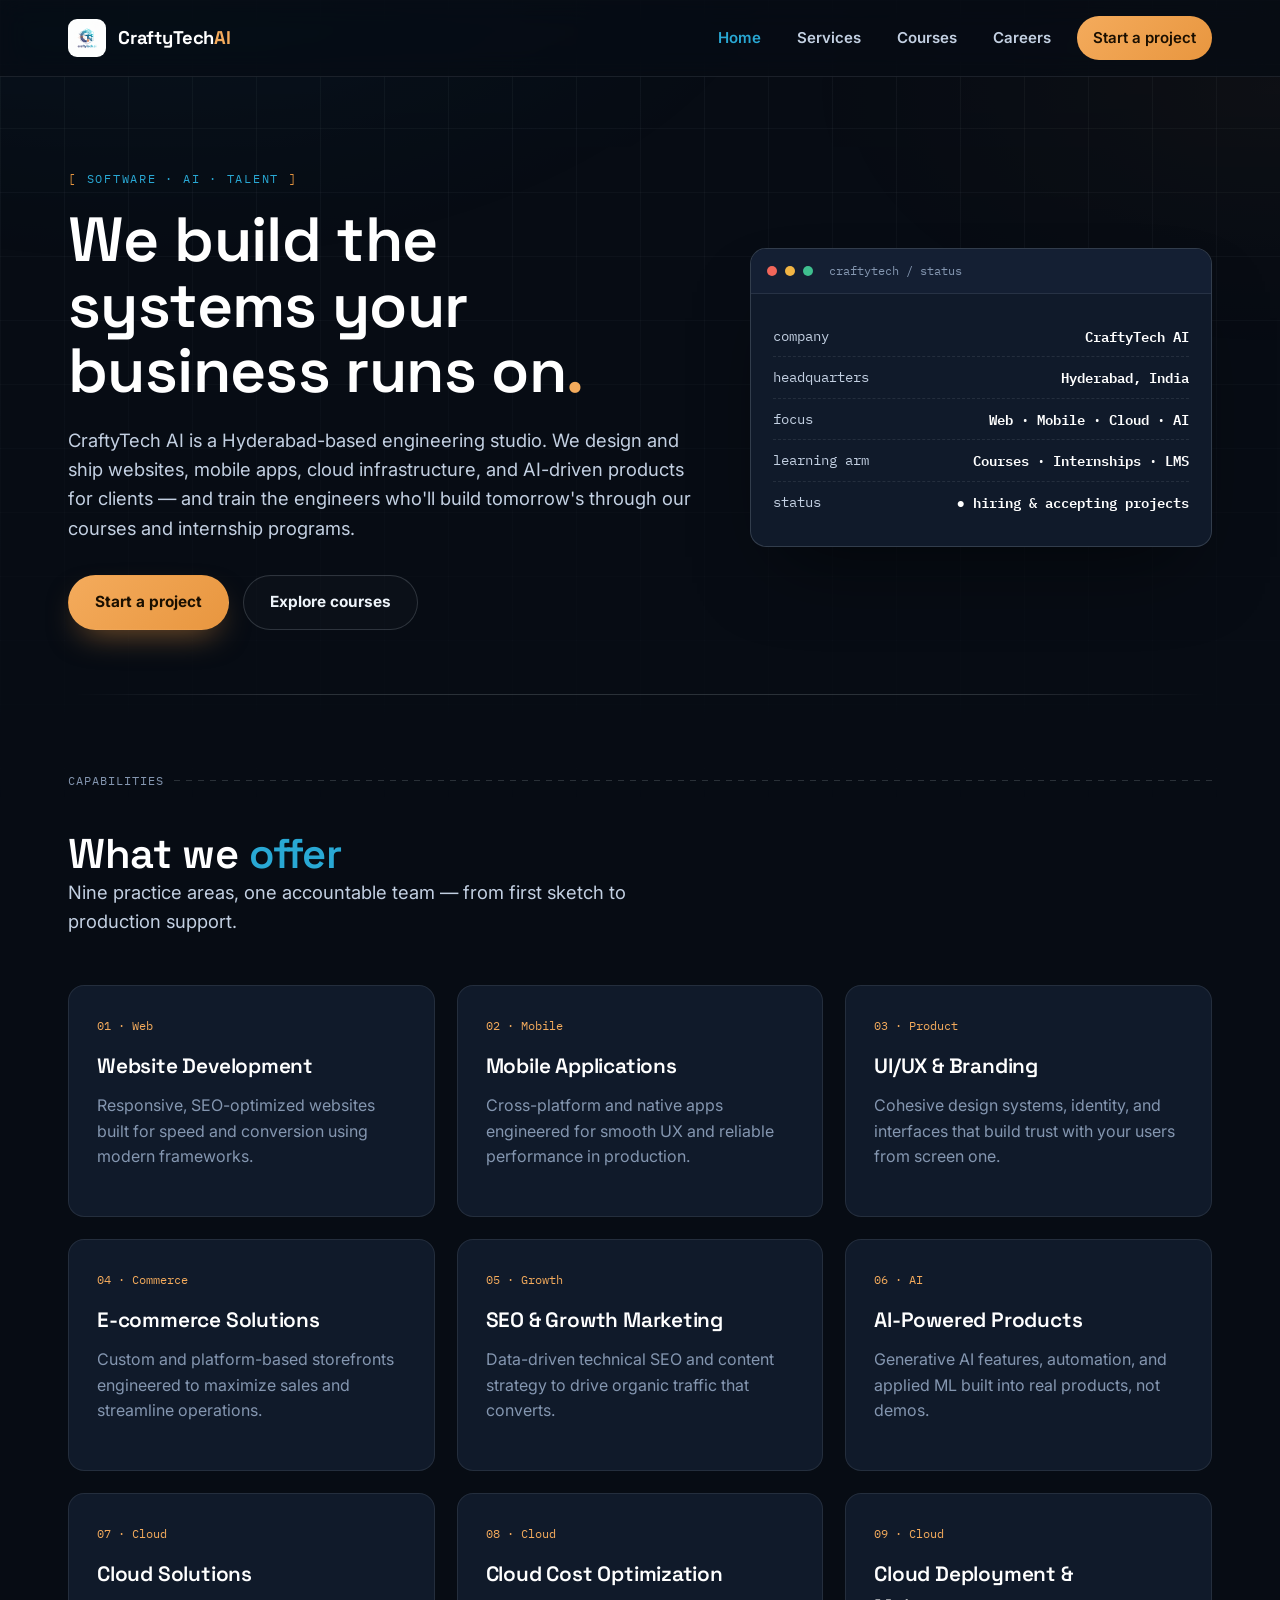
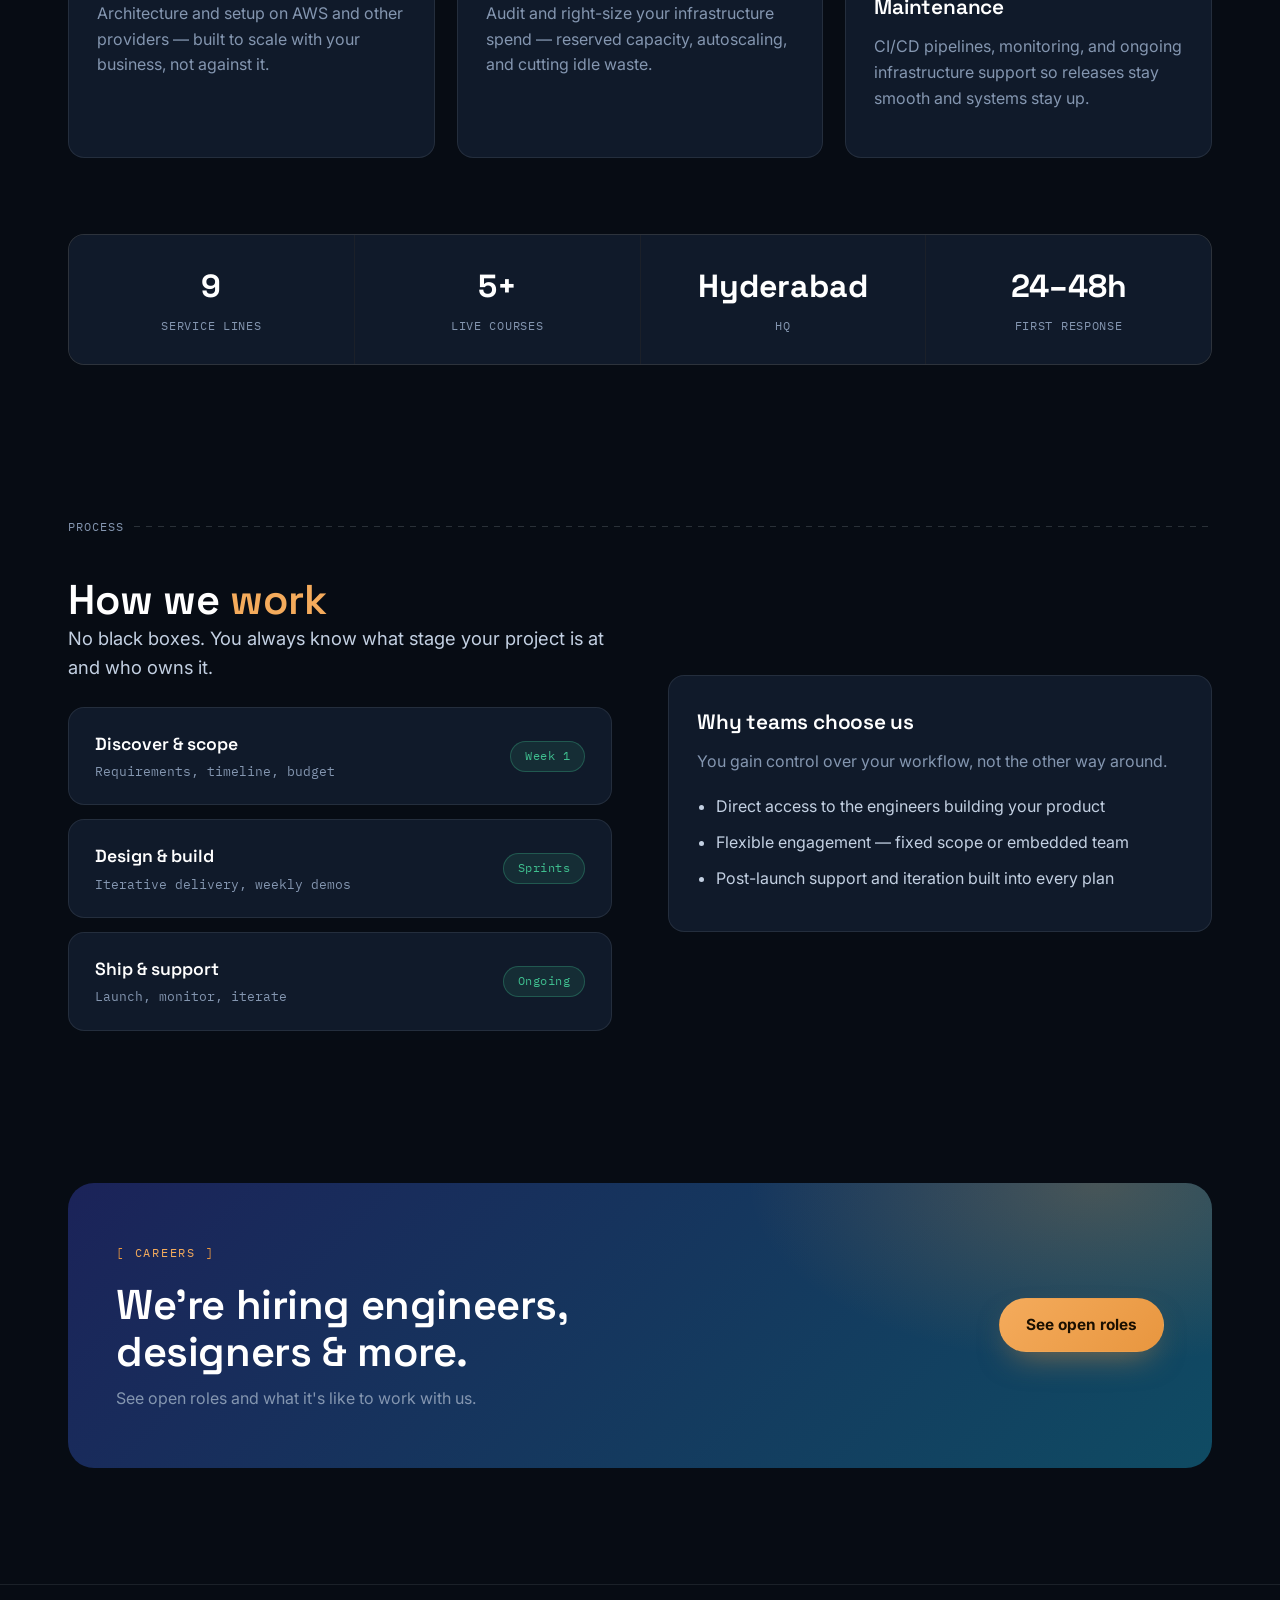
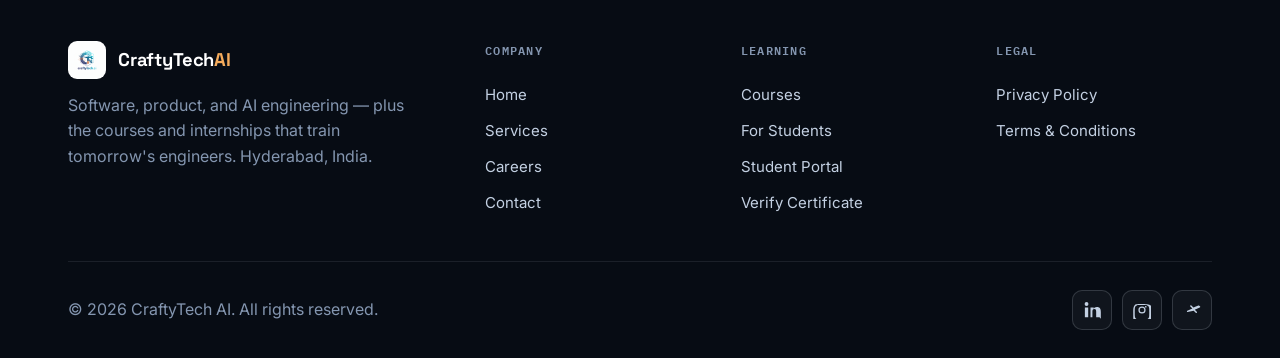
==== commit af26ae9b: "Added new code" ====
--- a/index.html
+++ b/index.html
@@ -1,493 +1,227 @@
 <!DOCTYPE html>
 <html lang="en">
-
 <head>
-	<title>CraftyTech Ai</title>
-	<meta charset="UTF-8">
-	<meta name="format-detection" content="telephone=no">
-	<!-- <style>body{opacity: 0;}</style> -->
-	<link rel="stylesheet" href="https://cdn.jsdelivr.net/npm/swiper@8/swiper-bundle.min.css?_v=20230327195509" />
-	<link rel="stylesheet" href="css/style.min.css?_v=20230327195509">
-	<style>
-		.footer__menu { order: 1; }
-		.footer__social { order: 2; }
-		.footer__copyright { order: 3; }
-		.footer__social {
-			display: flex;
-			flex-direction: column;
-			gap: 0.75rem;
-			align-items: flex-start;
-		}
-		.footer__social-title {
-			display: inline-flex;
-			align-items: center;
-			font-size: 0.9rem;
-			font-weight: 600;
-			text-transform: uppercase;
-			letter-spacing: 0.18em;
-			opacity: 0.8;
-			color: #fff;
-		}
-		.footer__social-title:hover {
-			opacity: 1;
-		}
-		.social-list {
-			display: flex;
-			gap: 0.75rem;
-			padding: 0;
-			margin: 0;
-			list-style: none;
-		}
-		.social-link {
-			display: inline-flex;
-			align-items: center;
-			justify-content: center;
-			width: 3rem;
-			height: 3rem;
-			border-radius: 1rem;
-			background: rgba(255, 255, 255, 0.08);
-			border: 1px solid rgba(255, 255, 255, 0.15);
-			color: #ffffff;
-			transition: transform 0.25s ease, background 0.25s ease, box-shadow 0.25s ease;
-		}
-		.social-link:hover {
-			transform: translateY(-2px);
-			background: linear-gradient(135deg, rgba(110, 82, 255, 0.95), rgba(252, 89, 127, 0.95));
-			box-shadow: 0 16px 30px rgba(34, 54, 99, 0.18);
-		}
-		.social-link svg {
-			width: 1.4rem;
-			height: 1.4rem;
-			fill: currentColor;
-		}
-		.leadership-messages {
-			margin-top: 4rem;
-		}
-		.leadership-messages__grid {
-			display: flex;
-			flex-wrap: wrap;
-			gap: 1.5rem;
-		}
-		.message-card {
-			flex: 1 1 calc(50% - 1.5rem);
-			min-width: 18rem;
-			padding: 1.5rem;
-			border-radius: 1.5rem;
-			background: rgba(255, 255, 255, 0.05);
-			border: 1px solid rgba(255, 255, 255, 0.12);
-		}
-		.message-card__title {
-			font-size: 1.15rem;
-			font-weight: 700;
-			margin-bottom: 0.5rem;
-		}
-		.message-card__role {
-			font-size: 0.9rem;
-			letter-spacing: 0.14em;
-			text-transform: uppercase;
-			margin-bottom: 1rem;
-			color: rgba(255, 255, 255, 0.72);
-		}
-		.message-card p {
-			line-height: 1.75;
-			color: rgba(255, 255, 255, 0.88);
-		}
-		@media (max-width: 860px) {
-			.message-card {
-				flex: 1 1 100%;
-			}
-		}
-		@media (max-width: 640px) {
-			.footer__wrapper {
-				flex-direction: column;
-				align-items: flex-start;
-				gap: 1.5rem;
-			}
-			.footer__social {
-				width: 100%;
-			}
-		}
-		
-	</style>
-	<link rel="shortcut icon" href="favicon.ico">
-	<!-- <meta name="robots" content="noindex, nofollow"> -->
-	<meta name="viewport" content="width=device-width, initial-scale=1.0">
+<meta charset="UTF-8">
+<meta name="viewport" content="width=device-width, initial-scale=1.0">
+<title>CraftyTech AI — Software, Product & AI Engineering, Hyderabad</title>
+<meta name="description" content="CraftyTech AI builds websites, mobile apps, and AI-powered products for growing businesses, and trains the next generation of engineers through hands-on courses and internships.">
+<link rel="icon" href="img/favicon.ico">
+<link rel="stylesheet" href="assets/css/style.css">
 </head>
-
 <body>
 
-	<div class="preload-bg"></div>
-
-	<div class="wrapper">
-		<header class="header">
-			<div class="header__container">
-				<div class="header__wrapper">
-					<a class="header__logo" href="index.html"><picture><source srcset="img/logo.png" type="image/png"><img src="img/logo.png" alt="CraftyTech Ai logo"></picture></a>
-					<nav class="header__menu menu">
-						<ul class="menu__items">
-							<li class="menu__item"><a href="index.html">about us.</a></li>
-							<li class="menu__item"><a href="careers.html">careers.</a></li>
-							<li class="menu__item"><a href="contacts.html">contacts.</a></li>
-			
-						</ul>
-					</nav>
-				</div>
-			</div>
-		</header>
-		<main class="home">
-			<div class="home__container">
-				<div class="home__wrapper">
-
-					<!-- //=== welcome = section ================================================================================================== -->
-					<section class="welcome">
-						<div id="preload-text-position-holder" class="welcome__title"><span class="text_thin">welcome to
-								</span><span class="text-accent_violet">CRAFTYTECH AI</span></div>
-							<div id="preload-text-original" class="welcome__title"><span class="text_thin">welcome to </span><span class="text-accent_violet">CRAFTYTECH AI</span></div>
-						<div class="welcome__content media-block media-block_animated">
-							<div class="media-block__row">
-								<div class="media-block__text text_grey _text-anim-origin">Digital</div>
-								<div class="media-block__text text_grey _animate-appear media-block__animate-text media-block__animate-text_r-l">
-									Digital</div>
-								<div class="media-block__media _animate-appear _img-anim-hidden">
-								<picture>
-									<source srcset="img/home/welcome/media-1.webp" type="image/webp">
-									<img src="img/home/welcome/media-1.webp" alt="CraftyTech Ai digital preview">
-								</picture>
-							</div>
-							</div>
-							<div class="media-block__row">
-								<div class="media-block__media _animate-appear _img-anim-hidden">
-								<picture>
-									<source srcset="img/home/welcome/media-2.webp" type="image/webp">
-									<img src="img/home/welcome/media-2.webp" alt="CraftyTech Ai solutions preview">
-								</picture>
-							</div>
-								<div class="media-block__text text_grey _text-anim-origin">solutions</div>
-								<div class="media-block__text text_grey _animate-appear media-block__animate-text media-block__animate-text_l-r">
-									solutions</div>
-							</div>
-							<div class="media-block__row">
-								<div class="media-block__text text_grey _text-anim-origin">COMPANY</div>
-								<div class="media-block__text text_grey _animate-appear media-block__animate-text media-block__animate-text_r-l">
-									COMPANY
-								</div>
-								<div class="media-block__media _animate-appear _img-anim-hidden">
-								<video muted autoplay loop playsinline preload="auto">
-									<source src="img/home/welcome/media-3.mp4" type="video/mp4">
-									Your browser does not support the video tag.
-								</video>
-							</div>
-							</div>
-						</div>
-
-						<div class="welcome__goals goals block-cross-out _glass-blured">
-							<div class="goals__title text_grey">We make your goals a reality with our <span class="text-accent_aqua">software
-									systems</span></div>
-								<div class="goals__description">CraftyTech Ai provides technology solutions to optimize your business<span class="text-accent_orange">/</span></div>
-						</div>
-
-					</section>
-
-					<!-- //=== moving-text = section ============================================================================================ -->
-					<section class="moving-text">
-					<div style="text-align: center; padding: 40px 0; font-size: 48px; font-weight: bold; color: rgba(255,255,255,0.1); letter-spacing: 8px; overflow: hidden;">
-						<div style="animation: slide-left 20s linear infinite; display: inline-block; white-space: nowrap;">
-							CraftyTech Ai  • CraftyTech Ai  • CraftyTech Ai  •CraftyTech Ai  • CraftyTech Ai  • CraftyTech Ai  • CraftyTech Ai  • CraftyTech Ai
-						</div>
-					</div>
-					<style>
-						@keyframes slide-left {
-							0% { transform: translateX(0); }
-							100% { transform: translateX(-50%); }
-						}
-					</style>
-					
-					
-					<div class="astronaut__container">
-						<div class="astronaut rellax" data-rellax-speed="-8">
-							<picture>
-								<source srcset="img/home/astronaut.webp" type="image/webp">
-								<img src="img/home/astronaut.png" alt="Astronaut illustration">
-							</picture>
-						</div>
-					</div>
-					<!-- //=== what-we-offer = section ============================================================================================ -->
-					<section class="what-we-offer">
-						<div class="what-we-offer__title title">what we <span class="text_grey">offer</span><span class="text-accent_orange">/</span>
-						</div>
-						<div class="what-we-offer__content">
-							<div class="what-we-offer__column">
-								<div class="what-we-offer__card offer-cadr block-cross-out">
-										<div class="offer-cadr__title">Website Development</div>
-										<div class="offer-cadr__text">Responsive, SEO-optimized websites built for speed and conversion using modern frameworks.</div>
-									</div>
-									<div class="what-we-offer__card offer-cadr block-cross-out">
-										<div class="offer-cadr__title">Mobile Applications</div>
-										<div class="offer-cadr__text">Cross-platform Flutter & native apps providing buttery-smooth UX and reliable performance.</div>
-									</div>
-									<div class="what-we-offer__card offer-cadr block-cross-out">
-										<div class="offer-cadr__title">UI / UX & Branding</div>
-										<div class="offer-cadr__text">Cohesive design systems, memorable logos, and user-centric interfaces that build trust.</div>
-									</div>
-								</div>
-								<div class="what-we-offer__column">
-									<div class="what-we-offer__card offer-cadr block-cross-out">
-										<div class="offer-cadr__title">E-commerce Solutions</div>
-										<div class="offer-cadr__text">Shopify and custom storefronts engineered to maximize sales and streamline operations.</div>
-									</div>
-									<div class="what-we-offer__card offer-cadr block-cross-out">
-										<div class="offer-cadr__title">SEO & Growth Marketing</div>
-										<div class="offer-cadr__text">Data-driven strategies including technical SEO and content planning to drive organic traffic.</div>
-									</div>
-									<div class="what-we-offer__card offer-cadr block-cross-out">
-										<div class="offer-cadr__title">Support & Evolution</div>
-										<div class="offer-cadr__text">Reliable hosting, proactive maintenance, and iterative improvements backed by expert support.</div>
-								</div>
-							</div>
-						</div>
-						
-						<div class="partners__title title">who we <span class="text_grey">partner with</span><span class="text-accent_orange">/</span>
-						</div>
-						<div class="partners__cards">
-							<a class="partners__card card-partner" href="/" target="_blank">
-								<div class="card-partner__wrapper block-cross-in-link">
-									<span class="block-cross-in-link__left-elements"></span>
-									<span class="block-cross-in-link__right-elements"></span>
-									<picture>
-										<source srcset="img/home/partners/partner_logo_1.webp" type="image/webp">
-										<img src="img/home/partners/partner_logo_1.png" alt="Changelly logo">
-									</picture>
-								</div>
-							</a>
-							<a class="partners__card card-partner" href="/" target="_blank">
-								<div class="card-partner__wrapper block-cross-in-link">
-									<span class="block-cross-in-link__left-elements"></span>
-									<span class="block-cross-in-link__right-elements"></span>
-									<picture>
-										<source srcset="img/home/partners/partner_logo_2.webp" type="image/webp">
-										<img src="img/home/partners/partner_logo_2.png" alt="MoonPay logo">
-									</picture>
-								</div>
-							</a>
-							<a class="partners__card card-partner" href="/" target="_blank">
-								<div class="card-partner__wrapper block-cross-in-link">
-									<span class="block-cross-in-link__left-elements"></span>
-									<span class="block-cross-in-link__right-elements"></span>
-									<picture>
-										<source srcset="img/home/partners/partner_logo_3.webp" type="image/webp">
-										<img src="img/home/partners/partner_logo_3.png" alt="Simplex logo">
-									</picture>
-								</div>
-							</a>
-						</div>
-					</section>
-					<section class="moving-text">
-					<div style="text-align: center; padding: 40px 0; font-size: 48px; font-weight: bold; color: rgba(255,255,255,0.1); letter-spacing: 8px; overflow: hidden;">
-						<div style="animation: slide-left 20s linear infinite; display: inline-block; white-space: nowrap;">
-							CraftyTech Ai  • CraftyTech Ai  • CraftyTech Ai  •CraftyTech Ai  • CraftyTech Ai  • CraftyTech Ai  • CraftyTech Ai  • CraftyTech Ai
-						</div>
-					</div>
-					<style>
-						@keyframes slide-left {
-							0% { transform: translateX(0); }
-							100% { transform: translateX(-50%); }
-						}
-					</style>
-
-					<!--//========== how-we-work = section =========================-->
-
-					<section class="how-we-work">
-						<div class="how-we-work__title title">how we <span class="text_grey">work</span><span class="text-accent_orange">/</span>
-						</div>
-						<div class="how-we-work__list-wrapper block-cross-out">
-							<ul class="how-we-work__list triangeled-list">
-								<li class="triangeled-list__item">You gain control over your workflow, not the other way around</li>
-								<li class="triangeled-list__item">You bring your skills to exciting, challenging tasks and develop
-									yourself professionally</li>
-								<li class="triangeled-list__item">You choose whether to work flexible hours, a hybrid schedule, or a
-									completely remote</li>
-							</ul>
-						</div>
-
-						<div class="how-we-work__content media-block">
-							<div class="media-block__emoji"></div>
-							<div class="media-block__row">
-								<div class="media-block__text">Design with</div>
-								<div class="media-block__media media-block__media">
-									<picture>
-										<source srcset="img/home/how-we-work/meeting.webp" type="image/webp">
-										<img src="img/home/how-we-work/meeting.jpg" alt="Meeting scene">
-									</picture>
-								</div>
-							</div>
-							<div class="media-block__row">
-								<div class="media-block__media media-block__media_tall">
-									<picture>
-										<source srcset="img/home/how-we-work/team.webp" type="image/webp">
-										<img src="img/home/how-we-work/team.jpg" alt="Team collaboration">
-									</picture>
-								</div>
-								<div class="media-block__text">
-									<div class="media-block__row">
-										<div class="media-block__text text_grey">intelligence,</div>
-									</div>
-									<div class="media-block__row">
-										<div class="media-block__text text_grey">deliver &nbsp with</div>
-									</div>
-									<div class="media-block__row">
-										<div class="media-block__text text_grey">love</div>
-										<div class="media-block__media media-block__media">
-											<video muted autoplay loop playsinline preload="auto">
-												<source src="img/home/how-we-work/new-year.mp4" type="video/mp4">
-												Your browser does not support the video tag.
-											</video>
-										</div>
-									</div>
-								</div>
-							</div>
-						</div>
-					</section>
-					
-
-					
-
-						<div class="who-we-are__list-wrapper block-cross-out">
-							<ul class="who-we-are__list triangeled-list">
-								<li class="triangeled-list__item">Technical: Platform, Web, Mobile, QA, Devops, Project Managers</li>
-								<li class="triangeled-list__item">Operations: Customer, Finance & Technical Support, AML/KYC</li>
-								<li class="triangeled-list__item">Marketing: PR & SMM, Community, SEO/ASO, Affiliate, CRM</li>
-								<li class="triangeled-list__item">Product: Product Managers, UI/UX Designers, Analytics</li>
-								<li class="triangeled-list__item">Business Development: Sales & Key Account Managers</li>
-							</ul>
-						</div>
-					</section>
-
-					<!--//========== what-we-say = section =========================-->
-					<section class="what-we-say">
-						<div class="what-we-say__title title">what <span class="text_grey">we say</span><span class="text-accent_orange">/</span>
-						</div>
-
-								
-				<section class="leadership-messages">
-					<div class="what-we-say__title title">leadership <span class="text_grey">messages</span><span class="text-accent_orange">/</span>
-					</div>
-					<div class="leadership-messages__grid">
-						<article class="message-card block-cross-out">
-							<div class="message-card__title">Pathivada Bhargava Krishna</div>
-							<div class="message-card__role">Founder & CEO</div>
-							<p>As CEO, I’m proud of our team’s ability to deliver reliable digital solutions that create lasting value for clients. We build with clarity, trust, and innovation at the core of every project.</p>
-						</article>
-						<article class="message-card block-cross-out">
-							<div class="message-card__title">Lavanya</div>
-							<div class="message-card__role">Co-Founder</div>
-							<p>Our company’s growth is driven by teamwork, creativity, and a strong belief in long-term partnerships. Every product we ship is designed to solve real challenges and move our clients forward.</p>
-						</article>
-						<article class="message-card block-cross-out">
-							<div class="message-card__title">Shayanaa P.</div>
-							<div class="message-card__role">HR Manager</div>
-							<p>We create a culture where people feel supported, heard, and empowered to grow. Hiring the right talent and nurturing every employee’s career is how we keep CraftyTech Ai strong and resilient.</p>
-						</article>
-						<article class="message-card block-cross-out">
-							<div class="message-card__title">Harsha Reddy</div>
-							<div class="message-card__role">Project Manager</div>
-							<p>Strong planning and clear coordination keep our teams aligned and projects on schedule. I focus on delivering quality outcomes while making sure every stakeholder is heard.</p>
-						</article>
-					</div>
-				</section>
-					<!--//========== our-jobs-link = section =========================-->
-					<section class="our-jobs-link">
-						<a href="careers.html" class="animated-link">
-							<!-- <a href="/careers/" class="animated-link"> -->
-
-							<div class="animated-link__wrapper animated-link__wrapper_rotate">
-								<span class="animated-link__text animated-link__text_outlined">see our job listings</span>
-								<span class="animated-link__append animated-link__append_outlined text-accent_violet">></span>
-							</div>
-							<div class="animated-link__wrapper">
-								<span class="animated-link__text">see our job listings</span>
-								<span class="animated-link__append text-accent_violet">></span>
-							</div>
-						</a>
-					</section>
-
-				</div>
-			</div>
-
-		</main>
-		<footer class="footer">
-			<div class="footer__container">
-				<div class="footer__wrapper">
-					<nav class="footer__menu menu-footer">
-						<ul class="menu-footer__items">
-							<li class="menu-footer__item"><a href="index.html">about us.</a></li>
-							<li class="menu-footer__item"><a href="careers.html">careers.</a></li>
-							<li class="menu-footer__item"><a href="contacts.html">contacts.</a></li>
-							<li class="menu-footer__item"><a href="privacy-policy.html">privacy policy.</a></li>
-							<li class="menu-footer__item"><a href="terms-and-conditions.html">terms & conditions.</a></li>
-						</ul>
-					</nav>
-					<div class="footer__social">
-						<a href="https://www.linkedin.com/company/craftytech-ai" class="footer__social-title" target="_blank" rel="noreferrer">follow us</a>
-						<ul class="social-list">
-							<li>
-								<a href="https://www.linkedin.com/company/craftytech-ai" class="social-link" target="_blank" rel="noreferrer" aria-label="LinkedIn">
-									<svg viewBox="0 0 24 24" aria-hidden="true"><path d="M6.94 21.5H2.5V8.5h4.44v13zm-2.22-15a2.56 2.56 0 112.56-2.56 2.56 2.56 0 01-2.56 2.56zm17.28 15h-4.44v-6.95c0-1.66-.03-3.8-2.32-3.8-2.33 0-2.69 1.82-2.69 3.7v7.05H9.98V8.5h4.26v1.82h.06c.59-1.12 2.03-2.3 4.18-2.3 4.47 0 5.3 2.95 5.3 6.78v8.7z"/></svg>
-								</a>
-							</li>
-							<li>
-								<a href="https://www.instagram.com/craftytech_ai" class="social-link" target="_blank" rel="noreferrer" aria-label="Instagram">
-									<svg viewBox="0 0 24 24" aria-hidden="true"><path d="M12 7.2a4.8 4.8 0 104.8 4.8A4.81 4.81 0 0012 7.2zm0 7.92a3.12 3.12 0 113.12-3.12A3.13 3.13 0 0112 15.12zm5.04-8.58a1.12 1.12 0 11-1.12 1.12 1.12 1.12 0 011.12-1.12zM12 5.4c3.1 0 3.48.01 4.7.07 1.13.05 1.74.24 2.15.4a3.92 3.92 0 011.42.92 3.92 3.92 0 01.92 1.41c.16.41.35 1.02.4 2.15.06 1.22.07 1.6.07 4.7s-.01 3.48-.07 4.7c-.05 1.13-.24 1.74-.4 2.15a3.92 3.92 0 01-.92 1.42 3.92 3.92 0 01-1.41.92c-.41.16-1.02.35-2.15.4-1.22.06-1.6.07-4.7.07s-3.48-.01-4.7-.07c-1.13-.05-1.74-.24-2.15-.4a3.92 3.92 0 01-1.42-.92 3.92 3.92 0 01-.92-1.41c-.16-.41-.35-1.02-.4-2.15-.06-1.22-.07-1.6-.07-4.7s.01-3.48.07-4.7c.05-1.13.24-1.74.4-2.15a3.92 3.92 0 01.92-1.42 3.92 3.92 0 011.41-.92c.41-.16 1.02-.35 2.15-.4C8.52 5.41 8.9 5.4 12 5.4zm0-1.55C8.82 3.85 8.4 3.86 7.15 3.92 5.86 3.98 4.93 4.2 4.17 4.45a5.47 5.47 0 00-1.94 1.16 5.47 5.47 0 00-1.16 1.94C.64 8.8.42 9.73.36 11.02.3 12.27.3 12.69.3 16.87s0 4.6.06 5.85c.06 1.29.28 2.22.53 2.98a5.47 5.47 0 001.16 1.94 5.47 5.47 0 001.94 1.16c.76.25 1.69.47 2.98.53 1.25.06 1.67.06 5.85.06s4.6 0 5.85-.06c1.29-.06 2.22-.28 2.98-.53a5.47 5.47 0 001.94-1.16 5.47 5.47 0 001.16-1.94c.25-.76.47-1.69.53-2.98.06-1.25.06-1.67.06-5.85s0-4.6-.06-5.85c-.06-1.29-.28-2.22-.53-2.98a5.47 5.47 0 00-1.16-1.94 5.47 5.47 0 00-1.94-1.16c-.76-.25-1.69-.47-2.98-.53C15.6 3.85 15.18 3.85 12 3.85z"/></svg>
-								</a>
-							</li>
-							<li>
-								<a href="https://x.com/craftytech_ai" class="social-link" target="_blank" rel="noreferrer" aria-label="X">
-									<svg viewBox="0 0 24 24" aria-hidden="true"><path d="M21.71 6.29a1 1 0 00-1.18-.28l-6.63 2.7-2.7-2.7a1 1 0 00-1.42 1.42l2.7 2.7-6.7 2.72a1 1 0 00.28 1.89l8.21-1.82 2.7 2.7a1 1 0 001.42-1.42l-2.7-2.7 6.63-2.7a1 1 0 00.28-1.72z"/></svg>
-								</a>
-							</li>
-						</ul>
-					</div>
-						<div class="footer__copyright">© 2026 CraftyTech Ai<br>Developed by Pathivada Bhargava Krishna</div>
-				</div>
-			</div>
-		</footer>
-	</div>
-	<div id="jobs-popup" aria-hidden="true" class="popup jobs-popup">
-		<div class="popup__wrapper">
-			<div class="popup__container">
-				<div class="popup__content">
-					<div class="button-wrapper">
-						<button data-close type="button" class="popup__close">back</button>
-						<div class="animated-line"></div>
-					</div>
-
-					<div class="popup__title">Backend <span class="text_grey">Developers</span><span class="text-accent_orange">/</span></div>
-					<div class="popup__text-wrapper block-cross-out">
-						<div class="popup__text text-popup">
-							<div class="text-popup__description">Lorem, ipsum dolor sit amet consectetur adipisicing elit. Ex corrupti
-								incidunt modi ipsa totam culpa numquam fuga nisi nihil quam voluptas, doloremque reprehenderit odio qui.
-							</div>
-							<ul class="text-popup__features triangeled-list">
-								<li class="triangeled-list__item">The team uses: <br>Lorem, ipsum, dolor, sit amet.</li>
-								<li class="triangeled-list__item">Primary responsibilities: <br>Lorem, amet, dolor sit.</li>
-							</ul>
-						</div>
-					</div>
-
-					<!-- <a href="#" class="position-button">
-					<div class="position-button__title">Backend Developer (Node.js)</div>
-					<div class="position-button__link">view</div>
-					<picture><source srcset="img/careers/team-bg.webp" type="image/webp"><img class="position-button__bg" src="img/careers/team-bg.jpg" alt=""></picture>
-				</a> -->
-
-				</div>
-			</div>
-		</div>
-	</div>
-	<script src="https://cdn.jsdelivr.net/npm/swiper@8/swiper-bundle.min.js?_v=20230327195509"></script>
-	<script src="https://cdn.jsdelivr.net/gh/dixonandmoe/rellax@master/rellax.min.js?_v=20230327195509"></script>
-	<script src="https://cdn.jsdelivr.net/npm/typed.js@2.0.12?_v=20230327195509"></script>
-
-	<script src="js/app.min.js?_v=20230327195509"></script>
+<header class="site-header">
+  <div class="container">
+    <a href="index.html" class="brand">
+      <img src="img/logo.png" alt="CraftyTech AI logo">
+      <span class="brand-word">CraftyTech<span>AI</span></span>
+    </a>
+    <nav class="main-nav">
+      <a href="index.html">Home</a>
+      <a href="index.html#services">Services</a>
+      <a href="courses.html">Courses</a>
+      <a href="careers.html">Careers</a>
+      <a href="contacts.html" class="cta">Start a project</a>
+    </nav>
+    <button class="nav-toggle" aria-label="Toggle menu" aria-expanded="false">☰</button>
+  </div>
+</header>
+
+<main>
+
+  <!-- ================= HERO ================= -->
+  <section class="hero">
+    <div class="container hero__grid">
+      <div class="reveal is-visible">
+        <div class="eyebrow">Software · AI · Talent</div>
+        <h1>We build the systems your business runs on<span class="text-copper">.</span></h1>
+        <p class="lead">CraftyTech AI is a Hyderabad-based engineering studio. We design and ship websites, mobile apps, cloud infrastructure, and AI-driven products for clients — and train the engineers who'll build tomorrow's through our courses and internship programs.</p>
+        <div class="hero__actions">
+          <a href="contacts.html" class="btn primary">Start a project</a>
+          <a href="courses.html" class="btn outline">Explore courses</a>
+        </div>
+      </div>
+      <div class="terminal reveal is-visible">
+        <div class="terminal__bar">
+          <span class="terminal__dot"></span><span class="terminal__dot"></span><span class="terminal__dot"></span>
+          <span class="terminal__title">craftytech / status</span>
+        </div>
+        <div class="terminal__body">
+          <div class="terminal__line"><span>company</span><b>CraftyTech AI</b></div>
+          <div class="terminal__line"><span>headquarters</span><b>Hyderabad, India</b></div>
+          <div class="terminal__line"><span>focus</span><b>Web · Mobile · Cloud · AI</b></div>
+          <div class="terminal__line"><span>learning arm</span><b>Courses · Internships · LMS</b></div>
+          <div class="terminal__line"><span>status</span><b class="terminal__ok">hiring &amp; accepting projects</b></div>
+        </div>
+      </div>
+    </div>
+  </section>
+
+  <div class="container"><div class="divider"></div></div>
+
+  <!-- ================= WHAT WE OFFER ================= -->
+  <section class="block" id="services">
+    <div class="container">
+      <div class="trace">Capabilities</div>
+      <div class="section-head">
+        <h2>What we <span class="text-teal">offer</span></h2>
+        <p class="lead">Nine practice areas, one accountable team — from first sketch to production support.</p>
+      </div>
+      <div class="grid cols-3">
+        <div class="bcard reveal">
+          <span class="idx">01 · Web</span>
+          <h3>Website Development</h3>
+          <p class="muted">Responsive, SEO-optimized websites built for speed and conversion using modern frameworks.</p>
+        </div>
+        <div class="bcard reveal">
+          <span class="idx">02 · Mobile</span>
+          <h3>Mobile Applications</h3>
+          <p class="muted">Cross-platform and native apps engineered for smooth UX and reliable performance in production.</p>
+        </div>
+        <div class="bcard reveal">
+          <span class="idx">03 · Product</span>
+          <h3>UI/UX &amp; Branding</h3>
+          <p class="muted">Cohesive design systems, identity, and interfaces that build trust with your users from screen one.</p>
+        </div>
+        <div class="bcard reveal">
+          <span class="idx">04 · Commerce</span>
+          <h3>E-commerce Solutions</h3>
+          <p class="muted">Custom and platform-based storefronts engineered to maximize sales and streamline operations.</p>
+        </div>
+        <div class="bcard reveal">
+          <span class="idx">05 · Growth</span>
+          <h3>SEO &amp; Growth Marketing</h3>
+          <p class="muted">Data-driven technical SEO and content strategy to drive organic traffic that converts.</p>
+        </div>
+        <div class="bcard reveal">
+          <span class="idx">06 · AI</span>
+          <h3>AI-Powered Products</h3>
+          <p class="muted">Generative AI features, automation, and applied ML built into real products, not demos.</p>
+        </div>
+        <div class="bcard reveal">
+          <span class="idx">07 · Cloud</span>
+          <h3>Cloud Solutions</h3>
+          <p class="muted">Architecture and setup on AWS and other providers — built to scale with your business, not against it.</p>
+        </div>
+        <div class="bcard reveal">
+          <span class="idx">08 · Cloud</span>
+          <h3>Cloud Cost Optimization</h3>
+          <p class="muted">Audit and right-size your infrastructure spend — reserved capacity, autoscaling, and cutting idle waste.</p>
+        </div>
+        <div class="bcard reveal">
+          <span class="idx">09 · Cloud</span>
+          <h3>Cloud Deployment &amp; Maintenance</h3>
+          <p class="muted">CI/CD pipelines, monitoring, and ongoing infrastructure support so releases stay smooth and systems stay up.</p>
+        </div>
+      </div>
+    </div>
+  </section>
+
+  <!-- ================= STATS ================= -->
+  <section class="block" style="padding-top:0;">
+    <div class="container">
+      <div class="stats-strip reveal">
+        <div class="stat"><b>9</b><span>Service Lines</span></div>
+        <div class="stat"><b>5+</b><span>Live Courses</span></div>
+        <div class="stat"><b>Hyderabad</b><span>HQ</span></div>
+        <div class="stat"><b>24–48h</b><span>First Response</span></div>
+      </div>
+    </div>
+  </section>
+
+  <!-- ================= HOW WE WORK ================= -->
+  <section class="block">
+    <div class="container">
+      <div class="trace">Process</div>
+      <div class="grid cols-2" style="align-items:center; gap:56px;">
+        <div class="reveal">
+          <h2>How we <span class="text-copper">work</span></h2>
+          <p class="lead">No black boxes. You always know what stage your project is at and who owns it.</p>
+          <div class="grid" style="gap:14px; margin-top:24px;">
+            <div class="row-card" style="margin-bottom:0;">
+              <div><div class="row-card__title">Discover &amp; scope</div><div class="row-card__meta">Requirements, timeline, budget</div></div>
+              <span class="pill">Week 1</span>
+            </div>
+            <div class="row-card" style="margin-bottom:0;">
+              <div><div class="row-card__title">Design &amp; build</div><div class="row-card__meta">Iterative delivery, weekly demos</div></div>
+              <span class="pill">Sprints</span>
+            </div>
+            <div class="row-card" style="margin-bottom:0;">
+              <div><div class="row-card__title">Ship &amp; support</div><div class="row-card__meta">Launch, monitor, iterate</div></div>
+              <span class="pill">Ongoing</span>
+            </div>
+          </div>
+        </div>
+        <div class="bcard reveal">
+          <h3>Why teams choose us</h3>
+          <p class="muted" style="margin-bottom:20px;">You gain control over your workflow, not the other way around.</p>
+          <ul style="color:var(--text-soft); padding-left:1.2em; margin:0;">
+            <li style="margin-bottom:10px;">Direct access to the engineers building your product</li>
+            <li style="margin-bottom:10px;">Flexible engagement — fixed scope or embedded team</li>
+            <li style="margin-bottom:10px;">Post-launch support and iteration built into every plan</li>
+          </ul>
+        </div>
+      </div>
+    </div>
+  </section>
+
+  <!-- ================= CTA ================= -->
+  <section class="block">
+    <div class="container">
+      <div class="cta-banner reveal">
+        <div>
+          <div class="eyebrow" style="color:var(--copper-bright);">Careers</div>
+          <h2>We're hiring engineers, designers &amp; more.</h2>
+          <p class="muted" style="margin:10px 0 0;">See open roles and what it's like to work with us.</p>
+        </div>
+        <a href="careers.html" class="btn primary">See open roles</a>
+      </div>
+    </div>
+  </section>
+
+</main>
+
+<footer class="site-footer">
+  <div class="container">
+    <div class="footer__top">
+      <div class="footer__brand">
+        <a href="index.html" class="brand" style="margin-bottom:14px;">
+          <img src="img/logo.png" alt="CraftyTech AI logo">
+          <span class="brand-word">CraftyTech<span>AI</span></span>
+        </a>
+        <p class="muted">Software, product, and AI engineering — plus the courses and internships that train tomorrow's engineers. Hyderabad, India.</p>
+      </div>
+      <div class="footer__col">
+        <h4>Company</h4>
+        <a href="index.html">Home</a>
+        <a href="index.html#services">Services</a>
+        <a href="careers.html">Careers</a>
+        <a href="contacts.html">Contact</a>
+      </div>
+      <div class="footer__col">
+        <h4>Learning</h4>
+        <a href="courses.html">Courses</a>
+        <a href="students.html">For Students</a>
+        <a href="students-portal.html">Student Portal</a>
+        <a href="verify-certificates.html">Verify Certificate</a>
+      </div>
+      <div class="footer__col">
+        <h4>Legal</h4>
+        <a href="privacy-policy.html">Privacy Policy</a>
+        <a href="terms-and-conditions.html">Terms &amp; Conditions</a>
+      </div>
+    </div>
+    <div class="footer__bottom">
+      <div class="muted">© <span data-year></span> CraftyTech AI. All rights reserved.</div>
+      <ul class="social-list">
+        <li><a href="https://www.linkedin.com/company/craftytech-ai" class="social-link" target="_blank" rel="noreferrer" aria-label="LinkedIn"><svg viewBox="0 0 24 24"><path d="M6.94 21.5H2.5V8.5h4.44v13zm-2.22-15a2.56 2.56 0 112.56-2.56 2.56 2.56 0 01-2.56 2.56zm17.28 15h-4.44v-6.95c0-1.66-.03-3.8-2.32-3.8-2.33 0-2.69 1.82-2.69 3.7v7.05H9.98V8.5h4.26v1.82h.06c.59-1.12 2.03-2.3 4.18-2.3 4.47 0 5.3 2.95 5.3 6.78v8.7z"/></svg></a></li>
+        <li><a href="https://www.instagram.com/craftytech_ai" class="social-link" target="_blank" rel="noreferrer" aria-label="Instagram"><svg viewBox="0 0 24 24"><path d="M12 7.2a4.8 4.8 0 104.8 4.8A4.81 4.81 0 0012 7.2zm0 7.92a3.12 3.12 0 113.12-3.12A3.13 3.13 0 0112 15.12zm5.04-8.58a1.12 1.12 0 11-1.12 1.12 1.12 1.12 0 011.12-1.12zM12 5.4c3.1 0 3.48.01 4.7.07 1.13.05 1.74.24 2.15.4a3.92 3.92 0 011.42.92 3.92 3.92 0 01.92 1.41c.16.41.35 1.02.4 2.15.06 1.22.07 1.6.07 4.7s-.01 3.48-.07 4.7c-.05 1.13-.24 1.74-.4 2.15a3.92 3.92 0 01-.92 1.42 3.92 3.92 0 01-1.41.92c-.41.16-1.02.35-2.15.4-1.22.06-1.6.07-4.7.07s-3.48-.01-4.7-.07c-1.13-.05-1.74-.24-2.15-.4a3.92 3.92 0 01-1.42-.92 3.92 3.92 0 01-.92-1.41c-.16-.41-.35-1.02-.4-2.15-.06-1.22-.07-1.6-.07-4.7s.01-3.48.07-4.7c.05-1.13.24-1.74.4-2.15a3.92 3.92 0 01.92-1.42 3.92 3.92 0 011.41-.92c.41-.16 1.02-.35 2.15-.4C8.52 5.41 8.9 5.4 12 5.4zm0-1.55C8.82 3.85 8.4 3.86 7.15 3.92 5.86 3.98 4.93 4.2 4.17 4.45a5.47 5.47 0 00-1.94 1.16 5.47 5.47 0 00-1.16 1.94C.64 8.8.42 9.73.36 11.02.3 12.27.3 12.69.3 16.87s0 4.6.06 5.85c.06 1.29.28 2.22.53 2.98a5.47 5.47 0 001.16 1.94 5.47 5.47 0 001.94 1.16c.76.25 1.69.47 2.98.53 1.25.06 1.67.06 5.85.06s4.6 0 5.85-.06c1.29-.06 2.22-.28 2.98-.53a5.47 5.47 0 001.94-1.16 5.47 5.47 0 001.16-1.94c.25-.76.47-1.69.53-2.98.06-1.25.06-1.67.06-5.85s0-4.6-.06-5.85c-.06-1.29-.28-2.22-.53-2.98a5.47 5.47 0 00-1.16-1.94 5.47 5.47 0 00-1.94-1.16c-.76-.25-1.69-.47-2.98-.53C15.6 3.85 15.18 3.85 12 3.85z"/></svg></a></li>
+        <li><a href="https://x.com/craftytech_ai" class="social-link" target="_blank" rel="noreferrer" aria-label="X"><svg viewBox="0 0 24 24"><path d="M21.71 6.29a1 1 0 00-1.18-.28l-6.63 2.7-2.7-2.7a1 1 0 00-1.42 1.42l2.7 2.7-6.7 2.72a1 1 0 00.28 1.89l8.21-1.82 2.7 2.7a1 1 0 001.42-1.42l-2.7-2.7 6.63-2.7a1 1 0 00.28-1.72z"/></svg></a></li>
+      </ul>
+    </div>
+  </div>
+</footer>
+
+<script src="assets/js/main.js"></script>
 </body>
-
-</html>+</html>
--- a/assets/css/style.css
+++ b/assets/css/style.css
@@ -0,0 +1,411 @@
+/* ============================================================
+   CraftyTech AI — Design System
+   Palette derived from the real brand mark: deep ocean teal + navy ink,
+   paired with a warm copper signal for CTAs and highlights.
+   ============================================================ */
+
+@import url('https://fonts.googleapis.com/css2?family=Space+Grotesk:wght@400;500;600;700&family=Inter:wght@400;500;600;700;800&family=IBM+Plex+Mono:wght@400;500;600&display=swap');
+
+:root{
+  /* Core palette */
+  --ink:            #070c14;
+  --ink-2:          #0b121e;
+  --surface:        #101a2a;
+  --surface-2:      #141f33;
+  --border:         rgba(230, 240, 250, 0.09);
+  --border-strong:  rgba(230, 240, 250, 0.16);
+
+  --teal:           #1c86ad;
+  --teal-bright:    #29a8d4;
+  --teal-dim:       #0f4b63;
+  --indigo:         #1b2359;
+
+  --copper:         #e8963f;
+  --copper-bright:  #f4ab5c;
+  --copper-dim:     #7a5326;
+
+  --text:           #eef4fa;
+  --text-soft:      #c3d0e2;
+  --text-mute:      #8496b0;
+
+  --ok:             #3fbf8f;
+
+  /* Type */
+  --display: 'Space Grotesk', 'Inter', ui-sans-serif, system-ui, sans-serif;
+  --body:    'Inter', ui-sans-serif, system-ui, -apple-system, "Segoe UI", sans-serif;
+  --mono:    'IBM Plex Mono', ui-monospace, SFMono-Regular, Menlo, monospace;
+
+  --maxw: 1200px;
+  --radius-sm: 10px;
+  --radius: 16px;
+  --radius-lg: 26px;
+
+  --ease: cubic-bezier(0.22, 1, 0.36, 1);
+}
+
+*{ box-sizing: border-box; }
+html{ scroll-behavior: smooth; }
+body{
+  margin: 0;
+  background: var(--ink);
+  color: var(--text);
+  font-family: var(--body);
+  line-height: 1.6;
+  -webkit-font-smoothing: antialiased;
+  overflow-x: hidden;
+}
+
+img{ max-width: 100%; display: block; }
+a{ color: inherit; }
+
+::selection{ background: var(--copper); color: var(--ink); }
+
+/* Background texture: faint schematic grid + radial glow, applied once at body level */
+body::before{
+  content: "";
+  position: fixed;
+  inset: 0;
+  z-index: 0;
+  pointer-events: none;
+  background:
+    radial-gradient(1100px 620px at 12% -10%, rgba(28, 134, 173, 0.16), transparent 60%),
+    radial-gradient(900px 520px at 100% 10%, rgba(232, 150, 63, 0.08), transparent 55%),
+    linear-gradient(var(--border) 1px, transparent 1px),
+    linear-gradient(90deg, var(--border) 1px, transparent 1px);
+  background-size: auto, auto, 64px 64px, 64px 64px;
+  background-position: 0 0, 0 0, 0 0, 0 0;
+  opacity: 0.55;
+  mask-image: linear-gradient(180deg, rgba(0,0,0,0.9), rgba(0,0,0,0.35) 60%, transparent 95%);
+}
+
+.container{
+  max-width: var(--maxw);
+  margin: 0 auto;
+  padding: 0 28px;
+  position: relative;
+  z-index: 1;
+}
+
+/* ---------- Eyebrow / labels: mono, wide-tracked, bracket-framed ---------- */
+.eyebrow{
+  display: inline-flex;
+  align-items: center;
+  gap: 10px;
+  font-family: var(--mono);
+  font-size: 0.78rem;
+  letter-spacing: 0.14em;
+  text-transform: uppercase;
+  color: var(--teal-bright);
+  margin: 0 0 18px;
+}
+.eyebrow::before{ content: "["; color: var(--copper); }
+.eyebrow::after{ content: "]"; color: var(--copper); }
+
+/* ---------- Typography ---------- */
+h1,h2,h3,h4{ font-family: var(--display); color: #fff; margin: 0; font-weight: 600; letter-spacing: -0.01em; }
+h1{ font-size: clamp(2.4rem, 5vw, 3.9rem); line-height: 1.05; }
+h2{ font-size: clamp(1.8rem, 3.4vw, 2.6rem); line-height: 1.15; }
+h3{ font-size: 1.3rem; }
+p{ margin: 0 0 1em; color: var(--text-soft); }
+.lead{ font-size: 1.15rem; color: var(--text-soft); max-width: 56ch; }
+.muted{ color: var(--text-mute); }
+.text-copper{ color: var(--copper-bright); }
+.text-teal{ color: var(--teal-bright); }
+.mono{ font-family: var(--mono); }
+
+.section-head{ max-width: 640px; margin: 0 0 48px; }
+.section-head.center{ margin-left: auto; margin-right: auto; text-align: center; }
+
+/* ---------- Buttons ---------- */
+.btn{
+  display: inline-flex;
+  align-items: center;
+  justify-content: center;
+  gap: 8px;
+  padding: 14px 26px;
+  border-radius: 999px;
+  font-family: var(--body);
+  font-weight: 700;
+  font-size: 0.96rem;
+  text-decoration: none;
+  border: 1px solid transparent;
+  cursor: pointer;
+  transition: transform 0.28s var(--ease), box-shadow 0.28s var(--ease), background 0.28s var(--ease), border-color 0.28s var(--ease), color 0.28s var(--ease);
+  white-space: nowrap;
+}
+.btn.primary{
+  background: linear-gradient(135deg, var(--copper-bright), var(--copper));
+  color: #1a0f00;
+  box-shadow: 0 14px 32px -12px rgba(232, 150, 63, 0.55);
+}
+.btn.primary:hover{ transform: translateY(-2px); box-shadow: 0 18px 40px -12px rgba(232, 150, 63, 0.7); }
+.btn.outline{
+  background: rgba(255,255,255,0.02);
+  border-color: var(--border-strong);
+  color: var(--text);
+}
+.btn.outline:hover{ border-color: var(--teal-bright); color: var(--teal-bright); transform: translateY(-2px); }
+.btn.ghost{ background: transparent; color: var(--text-soft); border-color: transparent; padding: 14px 8px; }
+.btn.ghost:hover{ color: var(--teal-bright); }
+.btn.sm{ padding: 10px 18px; font-size: 0.85rem; }
+.btn:disabled{ opacity: 0.5; cursor: not-allowed; transform: none !important; }
+
+/* ---------- Header ---------- */
+.site-header{
+  position: sticky; top: 0; z-index: 100;
+  background: rgba(7, 12, 20, 0.78);
+  backdrop-filter: blur(14px) saturate(140%);
+  border-bottom: 1px solid var(--border);
+}
+.site-header .container{ display: flex; align-items: center; justify-content: space-between; padding-top: 16px; padding-bottom: 16px; }
+.brand{ display: flex; align-items: center; gap: 12px; text-decoration: none; }
+.brand img{ height: 38px; width: 38px; border-radius: 9px; object-fit: cover; }
+.brand-word{ font-family: var(--display); font-weight: 700; font-size: 1.15rem; color: #fff; letter-spacing: -0.01em; }
+.brand-word span{ color: var(--copper-bright); }
+
+.main-nav{ display: flex; align-items: center; gap: 4px; }
+.main-nav a{
+  padding: 10px 16px;
+  border-radius: 999px;
+  text-decoration: none;
+  color: var(--text-soft);
+  font-weight: 600;
+  font-size: 0.94rem;
+  transition: color 0.2s ease, background 0.2s ease;
+}
+.main-nav a:hover{ color: #fff; background: rgba(255,255,255,0.05); }
+.main-nav a.is-active{ color: var(--teal-bright); }
+.main-nav a.cta{
+  background: linear-gradient(135deg, var(--copper-bright), var(--copper));
+  color: #1a0f00;
+  margin-left: 6px;
+}
+.main-nav a.cta:hover{ background: linear-gradient(135deg, #ffb968, var(--copper-bright)); color: #1a0f00; }
+
+.nav-toggle{ display: none; }
+
+@media (max-width: 900px){
+  .nav-toggle{
+    display: inline-flex; align-items: center; justify-content: center;
+    width: 42px; height: 42px; border-radius: 10px;
+    background: rgba(255,255,255,0.04); border: 1px solid var(--border-strong);
+    color: #fff; cursor: pointer;
+  }
+  .main-nav{
+    position: fixed; inset: 72px 16px auto 16px;
+    flex-direction: column; align-items: stretch;
+    background: var(--surface); border: 1px solid var(--border-strong);
+    border-radius: var(--radius); padding: 10px;
+    transform-origin: top; transform: scaleY(0); opacity: 0; pointer-events: none;
+    transition: transform 0.25s var(--ease), opacity 0.25s var(--ease);
+  }
+  .main-nav.is-open{ transform: scaleY(1); opacity: 1; pointer-events: auto; }
+  .main-nav a{ text-align: center; }
+  .main-nav a.cta{ margin-left: 0; margin-top: 4px; }
+}
+
+/* ---------- Hero ---------- */
+.hero{ padding: 88px 0 64px; position: relative; }
+.hero__grid{ display: grid; grid-template-columns: 1.15fr 0.85fr; gap: 56px; align-items: center; }
+.hero h1{ margin-bottom: 22px; }
+.hero .lead{ margin-bottom: 32px; }
+.hero__actions{ display: flex; gap: 14px; flex-wrap: wrap; }
+
+.terminal{
+  background: var(--surface);
+  border: 1px solid var(--border-strong);
+  border-radius: var(--radius);
+  overflow: hidden;
+  box-shadow: 0 40px 80px -30px rgba(0,0,0,0.55);
+}
+.terminal__bar{
+  display: flex; align-items: center; gap: 8px;
+  padding: 12px 16px; background: var(--surface-2); border-bottom: 1px solid var(--border);
+}
+.terminal__dot{ width: 10px; height: 10px; border-radius: 50%; background: rgba(255,255,255,0.15); }
+.terminal__dot:nth-child(1){ background: #f2665a; }
+.terminal__dot:nth-child(2){ background: #f2b544; }
+.terminal__dot:nth-child(3){ background: #3fbf8f; }
+.terminal__title{ margin-left: 8px; font-family: var(--mono); font-size: 0.78rem; color: var(--text-mute); }
+.terminal__body{ padding: 22px 22px 24px; font-family: var(--mono); font-size: 0.88rem; color: var(--text-soft); }
+.terminal__line{ display: flex; justify-content: space-between; padding: 9px 0; border-bottom: 1px dashed var(--border); }
+.terminal__line:last-child{ border-bottom: none; }
+.terminal__line b{ color: #fff; font-weight: 600; }
+.terminal__ok{ color: var(--ok); }
+.terminal__ok::before{ content: "● "; }
+
+/* ---------- Bracket card: the site's signature frame ---------- */
+.bcard{
+  position: relative;
+  background: var(--surface);
+  border: 1px solid var(--border);
+  border-radius: var(--radius);
+  padding: 30px 28px;
+  transition: transform 0.3s var(--ease), border-color 0.3s var(--ease), background 0.3s var(--ease);
+}
+.bcard::before, .bcard::after{
+  content: "";
+  position: absolute; width: 20px; height: 20px;
+  border: 2px solid var(--teal-bright);
+  opacity: 0; transition: opacity 0.3s var(--ease), width 0.3s var(--ease), height 0.3s var(--ease);
+}
+.bcard::before{ top: -1px; left: -1px; border-right: none; border-bottom: none; border-top-left-radius: 8px; }
+.bcard::after{ bottom: -1px; right: -1px; border-left: none; border-top: none; border-bottom-right-radius: 8px; }
+.bcard:hover{ transform: translateY(-4px); border-color: transparent; background: var(--surface-2); }
+.bcard:hover::before, .bcard:hover::after{ opacity: 1; width: 28px; height: 28px; }
+.bcard h3{ margin-bottom: 10px; }
+.bcard .idx{ font-family: var(--mono); font-size: 0.78rem; color: var(--copper-bright); display: block; margin-bottom: 14px; }
+
+/* ---------- Grids ---------- */
+.grid{ display: grid; gap: 22px; }
+.grid.cols-2{ grid-template-columns: repeat(2, 1fr); }
+.grid.cols-3{ grid-template-columns: repeat(3, 1fr); }
+.grid.cols-4{ grid-template-columns: repeat(4, 1fr); }
+@media (max-width: 980px){
+  .grid.cols-3, .grid.cols-4{ grid-template-columns: repeat(2, 1fr); }
+  .hero__grid{ grid-template-columns: 1fr; }
+}
+@media (max-width: 640px){
+  .grid.cols-2, .grid.cols-3, .grid.cols-4{ grid-template-columns: 1fr; }
+}
+
+/* ---------- Sections ---------- */
+section.block{ padding: 76px 0; position: relative; }
+.divider{
+  height: 1px;
+  background: linear-gradient(90deg, transparent, var(--border-strong) 20%, var(--border-strong) 80%, transparent);
+  margin: 0;
+}
+.trace{
+  display: flex; align-items: center; gap: 10px; margin: 0 0 40px;
+  font-family: var(--mono); font-size: 0.75rem; color: var(--text-mute); letter-spacing: 0.08em; text-transform: uppercase;
+}
+.trace::after{ content: ""; flex: 1; height: 1px; background: repeating-linear-gradient(90deg, var(--border-strong) 0 6px, transparent 6px 12px); }
+
+/* ---------- Stats strip ---------- */
+.stats-strip{
+  display: grid; grid-template-columns: repeat(4, 1fr); gap: 1px;
+  background: var(--border); border: 1px solid var(--border); border-radius: var(--radius); overflow: hidden;
+}
+.stats-strip .stat{ background: var(--surface); padding: 26px 20px; text-align: center; }
+.stats-strip .stat b{ display: block; font-family: var(--display); font-size: 2rem; color: #fff; }
+.stats-strip .stat span{ font-family: var(--mono); font-size: 0.75rem; color: var(--text-mute); text-transform: uppercase; letter-spacing: 0.06em; }
+@media (max-width: 780px){ .stats-strip{ grid-template-columns: repeat(2, 1fr); } }
+
+/* ---------- Leadership ---------- */
+.leader{
+  background: var(--surface); border: 1px solid var(--border); border-radius: var(--radius);
+  padding: 26px;
+}
+.leader__avatar{
+  width: 52px; height: 52px; border-radius: 12px;
+  display: flex; align-items: center; justify-content: center;
+  font-family: var(--display); font-weight: 700; font-size: 1.1rem;
+  background: linear-gradient(135deg, var(--teal), var(--indigo)); color: #fff;
+  margin-bottom: 16px;
+}
+.leader__name{ font-family: var(--display); color: #fff; font-weight: 600; }
+.leader__role{ font-family: var(--mono); font-size: 0.76rem; color: var(--copper-bright); text-transform: uppercase; letter-spacing: 0.08em; margin: 4px 0 14px; }
+
+/* ---------- CTA banner ---------- */
+.cta-banner{
+  background: linear-gradient(135deg, var(--indigo), var(--teal-dim));
+  border-radius: var(--radius-lg);
+  padding: 56px 48px;
+  display: flex; align-items: center; justify-content: space-between; gap: 32px; flex-wrap: wrap;
+  position: relative; overflow: hidden;
+}
+.cta-banner::before{
+  content: ""; position: absolute; inset: 0;
+  background: radial-gradient(500px 260px at 90% 0%, rgba(232,150,63,0.25), transparent 70%);
+}
+.cta-banner > *{ position: relative; z-index: 1; }
+.cta-banner h2{ max-width: 460px; }
+
+/* ---------- Footer ---------- */
+.site-footer{ border-top: 1px solid var(--border); padding: 56px 0 28px; margin-top: 40px; }
+.footer__top{ display: grid; grid-template-columns: 1.4fr 0.8fr 0.8fr 0.8fr; gap: 40px; margin-bottom: 40px; }
+.footer__brand p{ max-width: 34ch; }
+.footer__col h4{ font-family: var(--mono); font-size: 0.78rem; text-transform: uppercase; letter-spacing: 0.1em; color: var(--text-mute); margin-bottom: 16px; font-weight: 600; }
+.footer__col a{ display: block; text-decoration: none; color: var(--text-soft); padding: 6px 0; font-size: 0.94rem; }
+.footer__col a:hover{ color: var(--teal-bright); }
+.footer__bottom{ display: flex; justify-content: space-between; align-items: center; gap: 20px; flex-wrap: wrap; padding-top: 28px; border-top: 1px solid var(--border); }
+.social-list{ display: flex; gap: 10px; list-style: none; margin: 0; padding: 0; }
+.social-link{
+  display: inline-flex; align-items: center; justify-content: center;
+  width: 40px; height: 40px; border-radius: 10px;
+  background: rgba(255,255,255,0.04); border: 1px solid var(--border-strong); color: var(--text-soft);
+  transition: transform 0.25s var(--ease), background 0.25s var(--ease), color 0.25s var(--ease);
+}
+.social-link:hover{ transform: translateY(-2px); background: var(--teal); color: #fff; }
+.social-link svg{ width: 18px; height: 18px; fill: currentColor; }
+@media (max-width: 900px){ .footer__top{ grid-template-columns: 1fr 1fr; } }
+@media (max-width: 560px){ .footer__top{ grid-template-columns: 1fr; } }
+
+/* ---------- Page banner (inner pages) ---------- */
+.page-banner{ padding: 64px 0 20px; }
+.page-banner .eyebrow{ margin-bottom: 14px; }
+
+/* ---------- Forms ---------- */
+.field{ display: flex; flex-direction: column; gap: 8px; margin-bottom: 18px; }
+.field label{ font-size: 0.86rem; font-weight: 600; color: var(--text-soft); }
+.field input, .field textarea, .field select{
+  width: 100%; padding: 14px 16px; border-radius: 12px;
+  background: rgba(255,255,255,0.03); border: 1px solid var(--border-strong);
+  color: var(--text); font-family: var(--body); font-size: 0.96rem;
+  transition: border-color 0.2s ease, background 0.2s ease;
+}
+.field input:focus, .field textarea:focus, .field select:focus{
+  outline: none; border-color: var(--teal-bright); background: rgba(255,255,255,0.05);
+}
+.field textarea{ min-height: 130px; resize: vertical; }
+.form-note{ font-size: 0.82rem; color: var(--text-mute); margin-top: -6px; }
+
+/* ---------- Table-ish rows (job listings, courses) ---------- */
+.row-card{
+  display: flex; align-items: center; justify-content: space-between; gap: 20px;
+  padding: 22px 26px; background: var(--surface); border: 1px solid var(--border);
+  border-radius: var(--radius); margin-bottom: 14px; flex-wrap: wrap;
+  transition: border-color 0.25s var(--ease), background 0.25s var(--ease);
+}
+.row-card:hover{ border-color: var(--border-strong); background: var(--surface-2); }
+.row-card__title{ font-family: var(--display); color: #fff; font-weight: 600; font-size: 1.1rem; }
+.row-card__meta{ font-family: var(--mono); font-size: 0.8rem; color: var(--text-mute); margin-top: 4px; }
+.pill{
+  display: inline-block; padding: 5px 14px; border-radius: 999px;
+  font-family: var(--mono); font-size: 0.74rem; letter-spacing: 0.04em;
+  background: rgba(63, 191, 143, 0.12); color: var(--ok); border: 1px solid rgba(63,191,143,0.3);
+}
+.pill.warn{ background: rgba(232,150,63,0.12); color: var(--copper-bright); border-color: rgba(232,150,63,0.3); }
+
+/* ---------- Reveal-on-scroll ---------- */
+.reveal{ opacity: 0; transform: translateY(18px); transition: opacity 0.7s var(--ease), transform 0.7s var(--ease); }
+.reveal.is-visible{ opacity: 1; transform: none; }
+
+@media (prefers-reduced-motion: reduce){
+  *, *::before, *::after{ transition: none !important; animation: none !important; scroll-behavior: auto !important; }
+}
+
+/* ---------- Legal / long-form content pages ---------- */
+.prose{ max-width: 760px; margin: 0 auto; }
+.prose h2{ font-size: 1.5rem; margin: 2.2em 0 0.7em; }
+.prose h2:first-child{ margin-top: 0; }
+.prose ul{ color: var(--text-soft); padding-left: 1.3em; }
+.prose li{ margin-bottom: 0.5em; }
+.prose hr{ border: none; border-top: 1px solid var(--border); margin: 2.2em 0; }
+.prose a{ color: var(--teal-bright); }
+
+/* ---------- Notice box (used for portal / security notes) ---------- */
+.notice{
+  display: flex; gap: 14px; align-items: flex-start;
+  background: rgba(232, 150, 63, 0.08); border: 1px solid rgba(232, 150, 63, 0.28);
+  border-radius: var(--radius); padding: 18px 20px; margin-bottom: 28px;
+}
+.notice svg{ flex: none; width: 20px; height: 20px; color: var(--copper-bright); margin-top: 2px; }
+.notice p{ margin: 0; color: var(--text-soft); font-size: 0.92rem; }
+
+/* utility */
+.mt-0{ margin-top: 0; } .mb-0{ margin-bottom: 0; }
+.center{ text-align: center; }
+.flex{ display: flex; }
+.gap-2{ gap: 8px; } .gap-3{ gap: 16px; }
